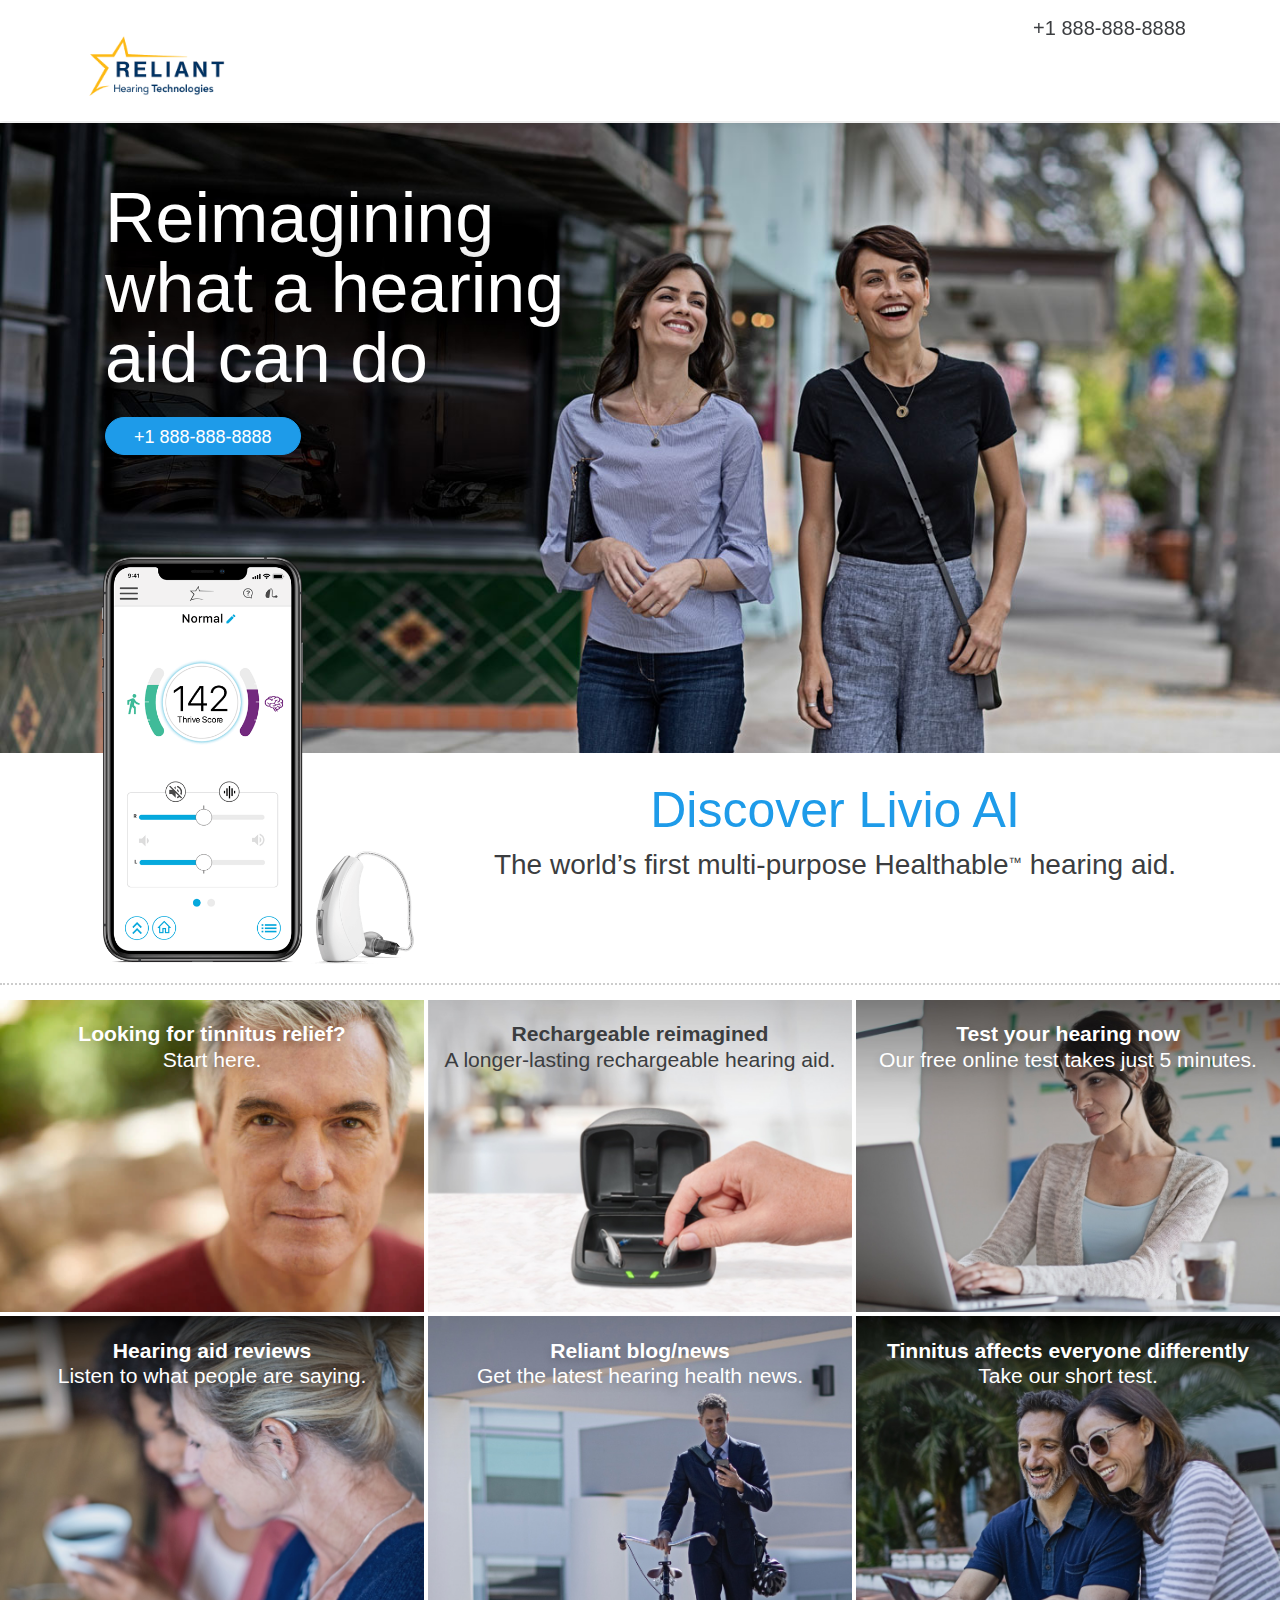
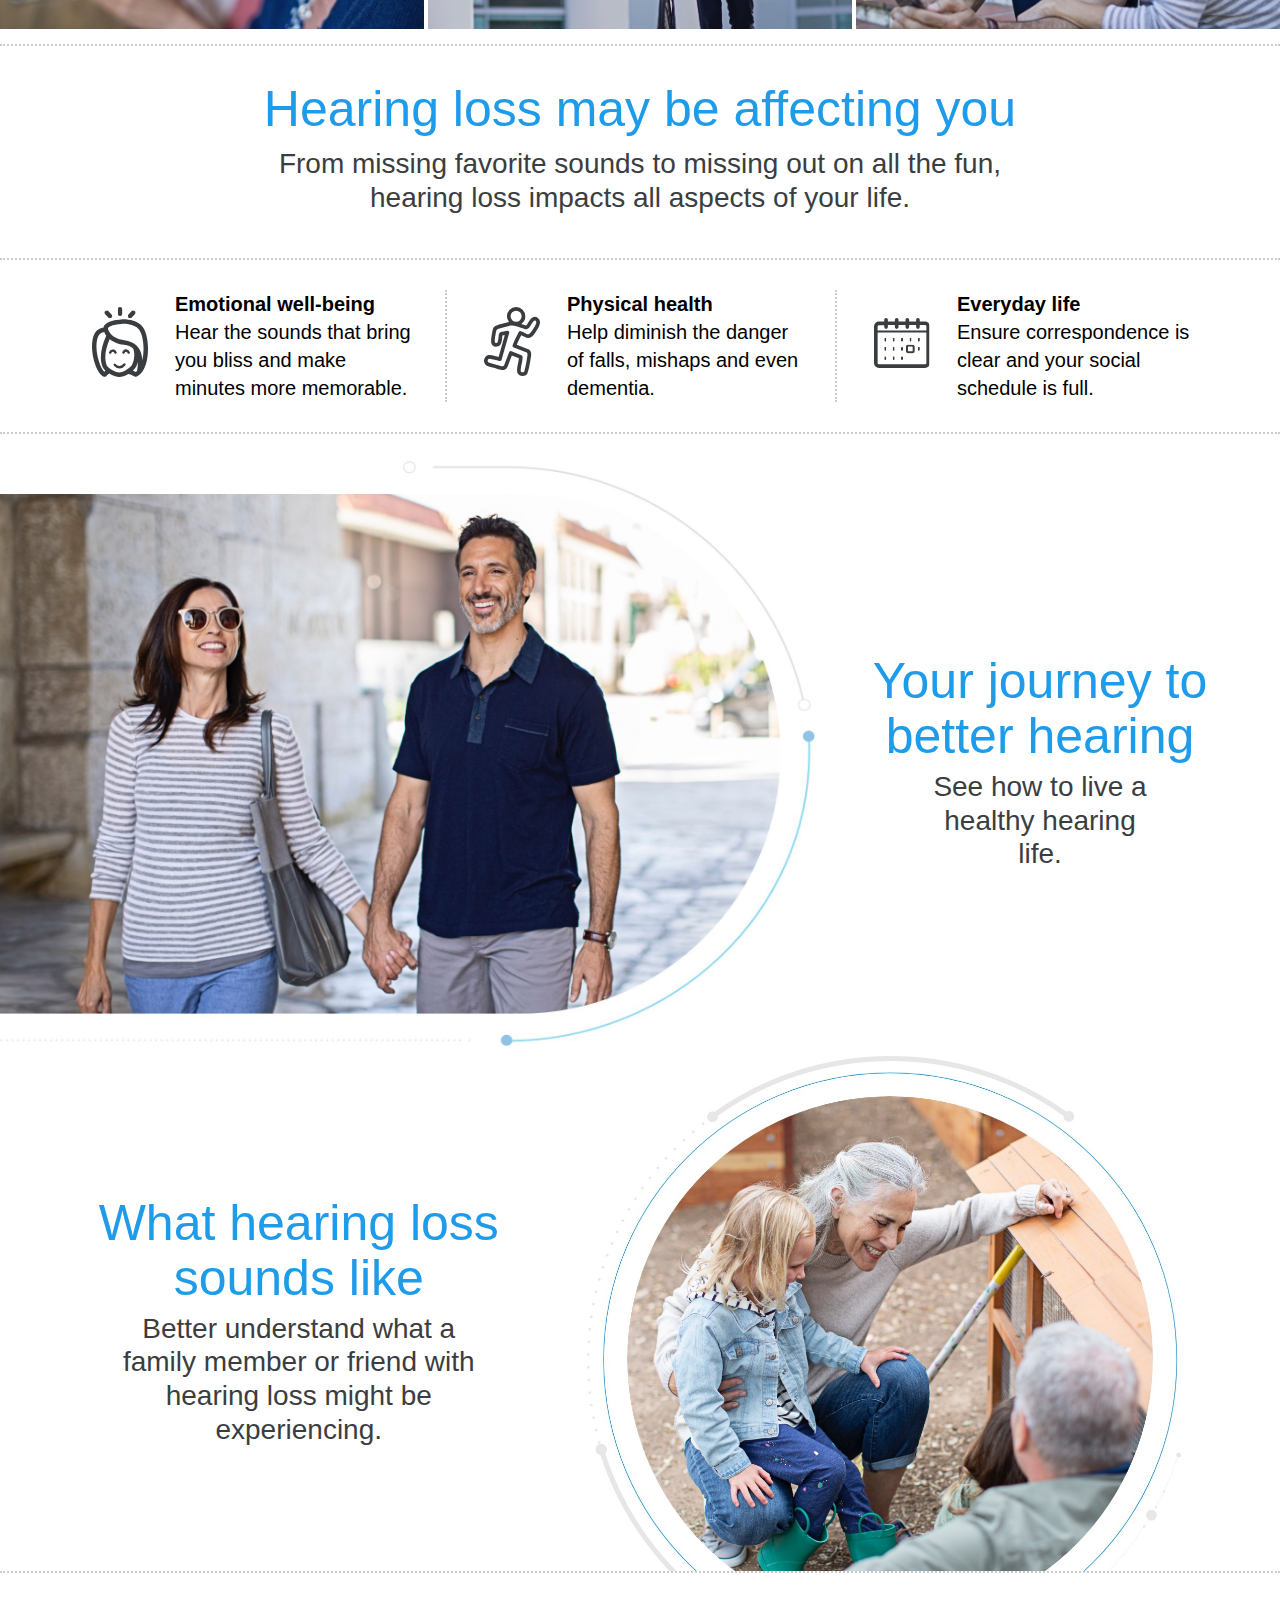
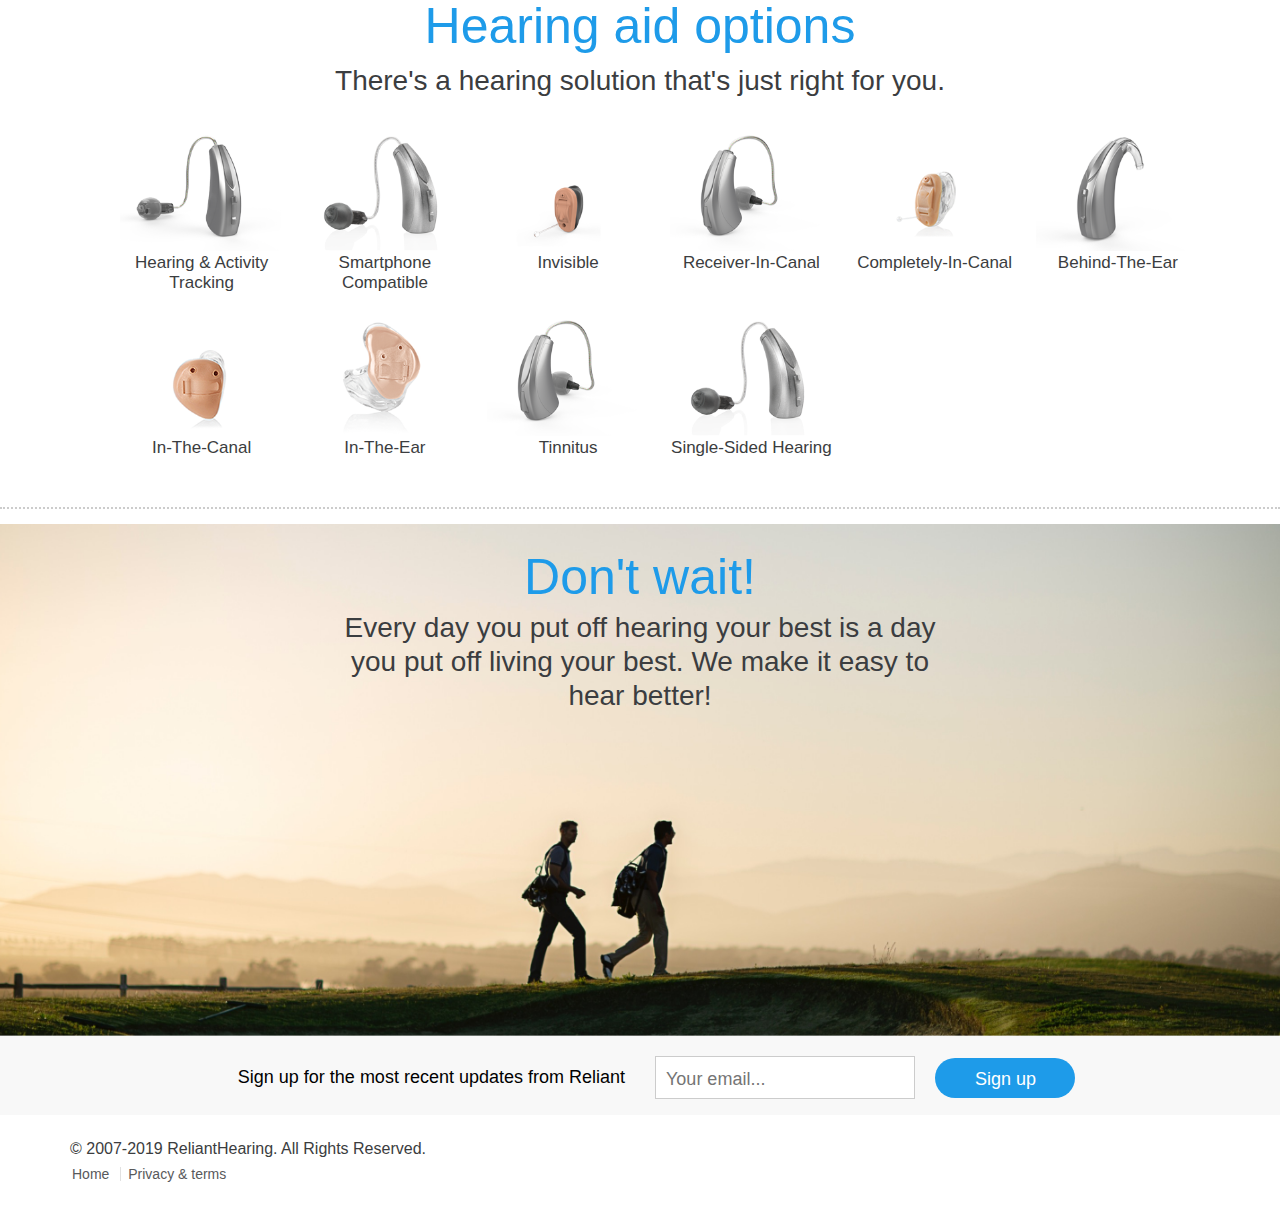
==== index.html @ 560e9cb3 "first commit" ====
<!DOCTYPE html>
<html class="no-js" dir="" lang="en">
<head>
    <meta http-equiv="content-type" content="text/html; charset=UTF-8">
    <title>Hearing Aids for Hearing Loss - Reliant Hearing Aids</title>
    <meta charset="utf-8">
    <meta http-equiv="X-UA-Compatible" content="IE=edge">
    <link href="assets/bootstrap.css" rel="stylesheet">
    <link href="assets/colorbox.css" rel="stylesheet">
    <link href="assets/styles.css" rel="stylesheet">
    <link href="assets/home.css" rel="stylesheet">
    <link href="assets/en.css" rel="stylesheet">
    <link rel="stylesheet" type="text/css" media="print" href="assets/print.css">
    <script type="text/javascript" async="" src="assets/js.js"></script>
    <script type="text/javascript" async="" src="assets/locations.js"></script>
    <script type="text/javascript" async="" src="assets/a.js"></script>
    <script type="text/javascript" async="" charset="utf-8" id="utag_42" src="assets/goal.js"></script>
    <script type="text/javascript" async="" charset="utf-8" id="utag_48" src="assets/st.js"></script>
    <script src="assets/1610607429155421.js" async=""></script>
    <script src="assets/inferredEvents.js" async=""></script>
    <script src="assets/1473076389436355.js" async=""></script>
    <script type="text/javascript" async="" charset="utf-8" id="utag_58" src="assets/fbevents.js"></script>
    <script type="text/javascript" async="" charset="utf-8" id="utag_54" src="assets/bat.js"></script>
    <script src="assets/load.js" data-cfasync="false" type="text/javascript" async=""></script>
    <script type="text/javascript" async="" charset="utf-8" id="utag_66" src="assets/fbevents.js"></script>
    <script type="text/javascript" async="" charset="utf-8" id="utag_65" src="assets/ts.js"></script>
    <script type="text/javascript" async="" charset="utf-8" id="utag_starkey.starkeyredesign_5" src="assets/utag_004.js"></script>
    <script type="text/javascript" async="" charset="utf-8" id="utag_starkey.starkeyredesign_46" src="assets/utag_008.js"></script>
    <script type="text/javascript" async="" charset="utf-8" id="utag_starkey.starkeyredesign_62" src="assets/utag_005.js"></script>
    <script type="text/javascript" async="" charset="utf-8" id="utag_starkey.starkeyredesign_42" src="assets/utag_009.js"></script>
    <script type="text/javascript" async="" charset="utf-8" id="utag_starkey.starkeyredesign_54" src="assets/utag_007.js"></script>
    <script type="text/javascript" async="" charset="utf-8" id="utag_starkey.starkeyredesign_58" src="assets/utag_002.js"></script>
    <script type="text/javascript" async="" charset="utf-8" id="utag_starkey.starkeyredesign_65" src="assets/utag_011.js"></script>
    <script type="text/javascript" async="" charset="utf-8" id="utag_starkey.starkeyredesign_66" src="assets/utag_010.js"></script>
    <script type="text/javascript" async="" charset="utf-8" id="utag_starkey.starkeyredesign_48" src="assets/utag.js"></script>
    <script type="text/javascript" async="" charset="utf-8" id="tiqapp" src="assets/utag_003.js"></script>
    <script src="assets/tsr.js" type="text/javascript"></script>
    <style>
        header.three-tier + .main-container {
            padding-top: 123px;
        }
    </style>
</head>
<body id="home" class=" " cz-shortcut-listen="true">
    <header class="three-tier">
        <div class="container top-tier">
            <ul class="pull-right clearfix">
                <li class="appointment">
                    <a href="tel:++1 888-888-8888" class="hidden-xs dynamic-main.number">
                        +1 888-888-8888
                    </a>
                </li>
                <li class="country">
                </li>
            </ul>
        </div>
        <nav class="navbar navbar-default">
            <div class="container">
                <div class="navbar-header">
                    <ul class="nav nav-navbar visible-xs-inline-block">
                        <li class="dropdown">
                            <a href="#" class="dropdown-toggle" data-toggle="dropdown" role="button" aria-haspopup="true" aria-expanded="false"><span class="glyphicon glyphicon-search"></span></a>
                            <ul class="dropdown-menu">
                                <li>
                                    <form action="/search-results" method="get" class="navbar-form navbar-left" role="search">
                                        <div class="form-group">
                                            <input type="text" name="searchTerm" class="form-control" placeholder="Help me find...">
                                            <button type="submit" class="btn btn-default">Search</button>
                                        </div>
                                    </form>
                                </li>
                            </ul>
                        </li>
                    </ul>
                    <button type="button" class="navbar-toggle" data-toggle="collapse" data-target=".navbar-collapse"><span class="glyphicon glyphicon-menu-hamburger"></span>Menu</button>
                    <a class="navbar-brand" href="index.html"><img src="assets/logo.png" height="65" alt="Reliant Hearing Technologies"></a>
                </div>
                <div class="navbar-collapse collapse">
                </div>
            </div>
        </nav>
        <div class="container bottom-tier" style="min-height:73px;">
        </div>
    </header>
    <div class="main-container clearfix">
        <style>
            ;
        </style>
        <section id="mega-banner-top" style="background-image: url('assets/livio-ai-worlds-first-multi-purpose-hearing-aid.jpg')">
            <div class="container">
                <div class="row">
                    <div class="col-sm-12">
                        <div class="content">
                            <h1>
                                        Reimagining what a hearing aid can do
                                    </h1>
                            <a href="#/experience-livio-ai" class="btn" target="_blank">+1 888-888-8888</a>
                            <div>
                                <style>
                                    #mega-banner-top h1 {
                                        margin-bottom: 20px;
                                    }
                                    @media only screen and (min-width: 768px) {
                                        #mega-banner-top {
                                            background-position: right 70% bottom;
                                        }
                                        #mega-banner-top .content {
                                            text-align: left;
                                        }
                                        #mega-banner-top h1 {
                                            margin: 40px 0 24px;
                                            text-align: left;
                                        }
                                    }
                                    @media only screen and (min-width: 992px) {
                                        #mega-banner-top .content {
                                            padding-left: 50px;
                                        }
                                        #mega-banner-top h1 {
                                            width: 460px;
                                            margin-top: 60px;
                                        }
                                    }
                                    @media only screen and (min-width: 1440px) {
                                        #mega-banner-top h1 {
                                            margin-top: 10px;
                                        }
                                    }
                                </style>
                            </div>
                        </div>
                    </div>
                </div>
            </div>
        </section>
        <section id="mega-banner-bottom">
            <div class="container">
                <div class="row">
                    <div style="background-image: url()">
                        <div class="col-sm-4 col-sm-offset-1 col-md-offset-0">
                            <img src="assets/iphonelivioai2x.png" alt="Livio AI hearing aid next to an iPhone X running the Thrive app">
                        </div>
                        <div class="col-sm-6 col-md-8">
                            <h2>
                                        Discover Livio AI
                                    </h2>
                            <h4>
                                        The world’s first multi-purpose Healthable<font size="4"><sup>™</sup></font> hearing aid.
                                    </h4>
                             </div>
                    </div>
                </div>
            </div>
        </section>
        <section id="image-tiles">
            <div class="container-fluid">
                <div class="row">
                    <div class="col-sm-6 col-md-4 image-tile light-font">
                        <a href="http://betterhearing.starkey.com/jul-2019/?utm_source=starkey.com&amp;utm_medium=web&amp;utm_campaign=July%2FAugust%20Consumer%20Content%20Appointment%20Form&amp;utm_content=banner&amp;campaign_activity=July%2FAugust%20Consumer%20Content%20Appointment%20Form&amp;source_campaign=starkey.com" target="_blank" style="background-image: url(assets/tinnitus-relief.jpg)">
                            <div class="overlay">
                                <h5><strong>Looking for tinnitus relief?</strong><br>
            Start here.</h5>
                            </div>
                        </a>
                    </div>
                    <div class="col-sm-6 col-md-4 image-tile dark-font">
                        <a href="#/hearing-aids/rechargeable-hearing-aids" target="" style="background-image: url(assets/rechargeable.jpg)">
                            <div class="overlay">
                                <h5><strong>Rechargeable reimagined</strong><br>
            A longer-lasting rechargeable hearing aid.</h5>
                            </div>
                        </a>
                    </div>
                    <div class="col-sm-6 col-md-4 image-tile light-font">
                        <a href="#/online-hearing-test" target="" style="background-image: url(assets/hearing-test.jpg)">
                            <div class="overlay">
                                <h5><strong>Test your hearing now</strong><br>
            Our free online test takes just 5 minutes.</h5>
                            </div>
                        </a>
                    </div>
                    <div class="col-sm-6 col-md-4 image-tile light-font">
                        <a href="#/improve-your-hearing/hearing-aid-reviews" target="" style="background-image: url(assets/reviews.jpg)">
                            <div class="overlay">
                                <h5><strong>Hearing aid reviews</strong><br>
            Listen to what people are saying.</h5>
                            </div>
                        </a>
                    </div>
                    <div class="col-sm-6 col-md-4 image-tile light-font">
                        <a href="#/blog" target="" style="background-image: url(assets/blog.jpg)">
                            <div class="overlay">
                                <h5><strong>Reliant blog/news</strong><br>
            Get the latest hearing health news.</h5>
                            </div>
                        </a>
                    </div>
                    <div class="col-sm-6 col-md-4 image-tile light-font">
                        <a href="#/tinnitus/tinnitus-test" target="" style="background-image: url(assets/tinnitus-test.jpg)">
                            <div class="overlay">
                                <h5><strong>Tinnitus affects everyone differently</strong><br>
            Take our short test.</h5>
                            </div>
                        </a>
                    </div>
                </div>
            </div>
        </section>
        <section id="three-link-icon-cta">
            <div class="container">
                <div class="row">
                    <div class="col-sm-12">
                        <h2>Hearing loss may be affecting you</h2>
                        <h4>From missing favorite sounds to missing out on all the fun, hearing loss impacts all aspects of your life.</h4>
                    </div>
                </div>
            </div>
            <div class="icon-wrapper">
                <div class="container">
                    <div class="row">
                        <div class="col-sm-4">
                            <a href="#/improve-your-hearing#iyh-emotional" class="clearfix">
                                <img src="assets/icon-emotional.svg" alt="icon-emotional">
                                <p><strong>Emotional well-being</strong> 

<br>Hear the sounds that bring you bliss and make minutes more memorable.</p>
                            </a>
                        </div>
                        <div class="col-sm-4">
                            <a href="#/improve-your-hearing#iyh-physical" class="clearfix">
                                <img src="assets/icon-physical.svg" alt="icon-physical">
                                <p><strong>Physical health</strong> 

<br>Help diminish the danger of falls, mishaps and even dementia.</p>
                            </a>
                        </div>
                        <div class="col-sm-4">
                            <a href="#/improve-your-hearing#iyh-everyday" class="clearfix">
                                <img src="assets/icon-everyday.svg" alt="icon-everyday">
                                <p><strong>Everyday life</strong> 

<br>Ensure correspondence is clear and your social schedule is full.</p>
                            </a>
                        </div>
                    </div>
                </div>
            </div>
        </section>
        <section id="left-pill-cta">
            <div class="container">
                <div class="row">
                    <div class="col-sm-4 col-sm-offset-7 col-lg-offset-8">
                        <h2>Your journey to better hearing</h2>
                        <h4>See how to live a healthy hearing life.</h4>
                        
                    </div>
                    <img src="assets/pill-left-couple-2x.jpg" alt="pill-left-couple-2x">
                </div>
            </div>
        </section>
        <section id="right-image-cta">
            <div class="container">
                <div class="row">
                    <div class="col-sm-5">
                        <h2>What hearing loss sounds like</h2>
                        <h4>Better understand what a family member or friend with hearing loss might be experiencing.</h4>
                        
                    </div>
                    <div class="col-sm-7">
                        <img src="assets/round-grandparents-grandkid-2x.jpg" alt="round-grandparents-grandkid-2x">
                    </div>
                </div>
            </div>
        </section>
        <section id="hearing-aid-styles">
            <div class="container">
                <div class="row">
                    <div class="col-sm-12">
                        <h2>Hearing aid options</h2>
                        <h4>There's a hearing solution that's just right for you.</h4>
                    </div>
                </div>
                <hr>
                <div class="row visible-xs">
                    <div class="col-sm-12 col-md-10 col-md-offset-1">
                        <div id="gallery" class="flexslider">
                            <div class="flex-viewport" style="overflow: hidden; position: relative;">
                                <ul class="slides" style="width: 2400%; transition-duration: 0s; transform: translate3d(0px, 0px, 0px);">
                                    <li class="clone" style="width: 0px; float: left; display: block;">
                                        <div class="row visible-xs-block product">
                                            <div class="col-sm-12">
                                                <img src="assets/made-for-iphone-receiver-in-canal-hearing-aid-RIC-milan.png" alt="Made For iPhone Receiver-in-Canal Hearing Aid">
                                            </div>
                                        </div>
                                        <div class="row product-details">
                                            <div class="col-xs-8 col-sm-5 col-sm-offset-1">
                                                <h3>Single-Sided Hearing</h3>
                                                <p>CROS arrangement that enables you to hear sounds in your flimsier hearing ear by method for your solid ear.</p>
                                                <a class="btn" href="#/hearing-aids/single-sided-hearing/receiver-in-canal" title="Single-Sided Hearing">Learn More</a>
                                            </div>
                                            <div class="col-xs-4 col-sm-5 product-images">
                                                <img src="assets/receiver-in-canal-made-for-iphone-hearing-aid-in-hand-milan.png" alt="Receiver-in-Canal Made For iPhone Hearing Aid in Hand">
                                                <img src="assets/made-for-iphone-receiver-in-canal-hearing-aid-on-ear-RIC-312.png" alt="made-for-iphone-receiver-in-canal-hearing-aid-on-ear-RIC-312-milan">
                                            </div>
                                        </div>
                                    </li>
                                    <li class="flex-active-slide" style="width: 0px; float: left; display: block;">
                                        <div class="row visible-xs-block product">
                                            <div class="col-sm-12">
                                                <img src="assets/receiver-in-canal-artificial-intelligence-hearing-aid-paris.png" alt="receiver-in-canal-artificial-intelligence-hearing-aid">
                                            </div>
                                        </div>
                                        <div class="row product-details">
                                            <div class="col-xs-8 col-sm-5 col-sm-offset-1">
                                                <h3>Hearing &amp; Activity Tracking</h3>
                                                <p>The listening device that tracks body and mind health.</p>
                                                <a class="btn" href="#/hearing-aids/hearing-and-activity-tracking/receiver-in-canal" title="Hearing &amp; Activity Tracking">Learn More</a>
                                            </div>
                                            <div class="col-xs-4 col-sm-5 product-images">
                                                <img src="assets/receiver-in-canal-artificial-intelligence-hearing-aid-in-han.png" alt="receiver-in-canal-artificial-intelligence-hearing-aid-in-hand">
                                                <img src="assets/receiver-in-canal-artificial-intelligence-hearing-aid-on-ear.png" alt="receiver-in-canal-artificial-intelligence-hearing-aid-on-ear">
                                            </div>
                                        </div>
                                    </li>
                                    <li style="width: 0px; float: left; display: block;">
                                        <div class="row visible-xs-block product">
                                            <div class="col-sm-12">
                                                <img src="assets/made-for-iphone-receiver-in-canal-hearing-aid-RIC-milan.png" alt="Made For iPhone Receiver-in-Canal Hearing Aid">
                                            </div>
                                        </div>
                                        <div class="row product-details">
                                            <div class="col-xs-8 col-sm-5 col-sm-offset-1">
                                                <h3>Smartphone Compatible</h3>
                                                <p>Connect straightforwardly to your Android and Apple cell phones through the Thrive Hearing or TruLink Hearing Control app.</p>
                                                <a class="btn" href="#/hearing-aids/made-for-iphone-hearing-aids/receiver-in-canal" title="Smartphone Compatible">Learn More</a>
                                            </div>
                                            <div class="col-xs-4 col-sm-5 product-images">
                                                <img src="assets/receiver-in-canal-made-for-iphone-hearing-aid-in-hand-milan.png" alt="Receiver-in-Canal Made For iPhone Hearing Aid in Hand">
                                                <img src="assets/made-for-iphone-receiver-in-canal-hearing-aid-on-ear-RIC-312.png" alt="made-for-iphone-receiver-in-canal-hearing-aid-on-ear-RIC-312-milan">
                                            </div>
                                        </div>
                                    </li>
                                    <li style="width: 0px; float: left; display: block;">
                                        <div class="row visible-xs-block product">
                                            <div class="col-sm-12">
                                                <img src="assets/invisible-in-canal-hearing-aid-IIC.png" alt="Invisible In Canal Hearing Aid IIC">
                                            </div>
                                        </div>
                                        <div class="row product-details">
                                            <div class="col-xs-8 col-sm-5 col-sm-offset-1">
                                                <h3>Invisible Products</h3>
                                                <p>Custom fit to every individual, imperceptible portable amplifiers rest in the second twist of the ear waterway, making them for all intents and purposes imperceptible to other people. They are intended to be expelled day by day to advance great ear health.</p>
                                                <a class="btn" href="#/hearing-aids/invisible-hearing-aids" title="Invisible Products">Learn More</a>
                                            </div>
                                            <div class="col-xs-4 col-sm-5 product-images">
                                                <img src="assets/invisible-in-canal-hearing-aid-in-hand-iic.png" alt="Invisible in Canal Hearing Aid in Hand IIC">
                                                <img src="assets/invisible-hearing-aid-in-ear-IIC.jpg" alt="Invisible Hearing Aid In Ear IIC">
                                            </div>
                                        </div>
                                    </li>
                                    <li style="width: 0px; float: left; display: block;">
                                        <div class="row visible-xs-block product">
                                            <div class="col-sm-12">
                                                <img src="assets/receiver-in-canal-hearing-aid-RIC-quebec.png" alt="Receiver-In-Canal Hearing Aid">
                                            </div>
                                        </div>
                                        <div class="row product-details">
                                            <div class="col-xs-8 col-sm-5 col-sm-offset-1">
                                                <h3>Receiver-In-Canal</h3>
                                                <p>Barely obvious when worn, Receiver-in-Canal amplifiers (RIC) place the recipient (or speaker) inside the ear channel — associated with the power source by slight electrical wires. They give an agreeable, open fit.</p>
                                                <a class="btn" href="#/hearing-aids/receiver-in-canal-hearing-aids/micro" title="Receiver-In-Canal">Learn More</a>
                                            </div>
                                            <div class="col-xs-4 col-sm-5 product-images">
                                                <img src="assets/receiver-in-canal-hearing-aid-RIC-in-hand-quebec.png" alt="Receiver-In-Canal Hearing Aid Shown In Hand">
                                                <img src="assets/mini-receiver-in-canal-hearing-aid-in-ear-RIC.jpg" alt="Mini Receiver in Canal Hearing Aid in Ear RIC">
                                            </div>
                                        </div>
                                    </li>
                                    <li style="width: 0px; float: left; display: block;">
                                        <div class="row visible-xs-block product">
                                            <div class="col-sm-12">
                                                <img src="assets/completely-in-canal-hearing-aid-CIC.png" alt="Completely in Canal Hearing Aid CIC">
                                            </div>
                                        </div>
                                        <div class="row product-details">
                                            <div class="col-xs-8 col-sm-5 col-sm-offset-1">
                                                <h3>Completely-In-Canal</h3>
                                                <p>Completely-in-Canal portable amplifiers (CIC) are uniquely crafted to fit totally in the ear trench. Just the tip of a little plastic "handle" appears outside the waterway, which is utilized to embed and expel the instrument.</p>
                                                <a class="btn" href="#/hearing-aids/completely-in-canal-hearing-aids" title="Completely-In-Canal">Learn More</a>
                                            </div>
                                            <div class="col-xs-4 col-sm-5 product-images">
                                                <img src="assets/completely-in-canal-hearing-aid-in-hand-cic.png" alt="Complete in Canal Hearing Aid in Hand CIC">
                                                <img src="assets/completely-in-canal-hearing-aid-in-ear-CIC.png" alt="Completely in Canal Hearing Aid in Ear CIC">
                                            </div>
                                        </div>
                                    </li>
                                    <li style="width: 0px; float: left; display: block;">
                                        <div class="row visible-xs-block product">
                                            <div class="col-sm-12">
                                                <img src="assets/behind-the-ear-hearing-aid-quebec_002.png" alt="behind-the-ear-hearing-aid-quebec">
                                            </div>
                                        </div>
                                        <div class="row product-details">
                                            <div class="col-xs-8 col-sm-5 col-sm-offset-1">
                                                <h3>Behind-The-Ear</h3>
                                                <p>Behind-the-Ear amplifiers (BTE) are the world's most basic style, with the consultation innovation housed in a packaging that rests behind the ear. An unmistakable plastic acoustical cylinder coordinates intensified sound into an earbud or a redid earmold that is fitted inside the ear canal.</p>
                                                <a class="btn" href="#/hearing-aids/behind-the-ear-hearing-aids/mini" title="Behind-The-Ear">Learn More</a>
                                            </div>
                                            <div class="col-xs-4 col-sm-5 product-images">
                                                <img src="assets/behind-the-ear-hearing-aid-in-hand-BTE-quebec.png" alt="Behind-The-Ear Hearing Aid">
                                                <img src="assets/behind-the-ear-hearing-aid-on-ear-BTE.jpg" alt="Behind the Ear Hearing Aid on Ear BTE">
                                            </div>
                                        </div>
                                    </li>
                                    <li style="width: 0px; float: left; display: block;">
                                        <div class="row visible-xs-block product">
                                            <div class="col-sm-12">
                                                <img src="assets/in-the-canal-hearing-aid-ITC_002.png" alt="In the Canal Hearing Aid ITC">
                                            </div>
                                        </div>
                                        <div class="row product-details">
                                            <div class="col-xs-8 col-sm-5 col-sm-offset-1">
                                                <h3>In-The-Canal</h3>
                                                <p>Like imperceptible listening devices, In-the-Canals (ITC) are custom-fit to your interesting ear, however the faceplate appears in the external part of the first bend.</p>
                                                <a class="btn" href="#/hearing-aids/in-the-canal-hearing-aids" title="In-The-Canal">Learn More</a>
                                            </div>
                                            <div class="col-xs-4 col-sm-5 product-images">
                                                <img src="assets/in-the-canal-hearing-aid-in-hand-ITC.png" alt="In the Canal Hearing Aid in Hand ITC">
                                                <img src="assets/in-the-canal-hearing-aid-in-ear-ITC.png" alt="In the Canal Hearing Aid in Ear ITC">
                                            </div>
                                        </div>
                                    </li>
                                    <li style="width: 0px; float: left; display: block;">
                                        <div class="row visible-xs-block product">
                                            <div class="col-sm-12">
                                                <img src="assets/in-the-ear-hearing-aid-ITE_002.png" alt="In the Ear Hearing Aid ITE">
                                            </div>
                                        </div>
                                        <div class="row product-details">
                                            <div class="col-xs-8 col-sm-5 col-sm-offset-1">
                                                <h3>In-The-Ear</h3>
                                                <p>In-the-Ear listening devices (ITE) are additionally exceptionally formed particularly for you and highlight a faceplate that shows in the external segment of your ear.</p>
                                                <a class="btn" href="#/hearing-aids/in-the-ear-hearing-aids" title="In-The-Ear">Learn More</a>
                                            </div>
                                            <div class="col-xs-4 col-sm-5 product-images">
                                                <img src="assets/in-the-ear-hearing-aid-in-hand-ite.png" alt="In the Ear Hearing Aid in Hand ITE">
                                                <img src="assets/in-the-ear-hearing-aid-in-ear-ITE.png" alt="In the Ear Hearing Aid in Ear ITE">
                                            </div>
                                        </div>
                                    </li>
                                    <li style="width: 0px; float: left; display: block;">
                                        <div class="row visible-xs-block product">
                                            <div class="col-sm-12">
                                                <img src="assets/receiver-in-canal-hearing-aid-RIC-quebec.png" alt="Receiver-In-Canal Hearing Aid">
                                            </div>
                                        </div>
                                        <div class="row product-details">
                                            <div class="col-xs-8 col-sm-5 col-sm-offset-1">
                                                <h3>Tinnitus</h3>
                                                <p>Featuring patent-pending innovation, this agreeable, almost imperceptible gadget is intended to convey throughout the day tinnitus relief.</p>
                                                <a class="btn" href="#/hearing-aids/tinnitus" title="Tinnitus">Learn More</a>
                                            </div>
                                            <div class="col-xs-4 col-sm-5 product-images">
                                                <img src="assets/receiver-in-canal-hearing-aid-RIC-in-hand-quebec.png" alt="Receiver-In-Canal Hearing Aid Shown In Hand">
                                                <img src="assets/mini-receiver-in-canal-hearing-aid-in-ear-RIC.jpg" alt="Mini Receiver in Canal Hearing Aid in Ear RIC">
                                            </div>
                                        </div>
                                    </li>
                                    <li style="width: 0px; float: left; display: block;">
                                        <div class="row visible-xs-block product">
                                            <div class="col-sm-12">
                                                <img src="assets/made-for-iphone-receiver-in-canal-hearing-aid-RIC-milan.png" alt="Made For iPhone Receiver-in-Canal Hearing Aid">
                                            </div>
                                        </div>
                                        <div class="row product-details">
                                            <div class="col-xs-8 col-sm-5 col-sm-offset-1">
                                                <h3>Single-Sided Hearing</h3>
                                                <p>CROS arrangement that enables you to hear sounds in your flimsier hearing ear by method for your solid ear.</p>
                                                <a class="btn" href="#/hearing-aids/single-sided-hearing/receiver-in-canal" title="Single-Sided Hearing">Learn More</a>
                                            </div>
                                            <div class="col-xs-4 col-sm-5 product-images">
                                                <img src="assets/receiver-in-canal-made-for-iphone-hearing-aid-in-hand-milan.png" alt="Receiver-in-Canal Made For iPhone Hearing Aid in Hand">
                                                <img src="assets/made-for-iphone-receiver-in-canal-hearing-aid-on-ear-RIC-312.png" alt="made-for-iphone-receiver-in-canal-hearing-aid-on-ear-RIC-312-milan">
                                            </div>
                                        </div>
                                    </li>
                                    <li class="clone" style="width: 0px; float: left; display: block;">
                                        <div class="row visible-xs-block product">
                                            <div class="col-sm-12">
                                                <img src="assets/receiver-in-canal-artificial-intelligence-hearing-aid-paris.png" alt="receiver-in-canal-artificial-intelligence-hearing-aid">
                                            </div>
                                        </div>
                                        <div class="row product-details">
                                            <div class="col-xs-8 col-sm-5 col-sm-offset-1">
                                                <h3>Hearing &amp; Activity Tracking</h3>
                                                <p>The listening device that tracks body and mind health.</p>
                                                <a class="btn" href="#/hearing-aids/hearing-and-activity-tracking/receiver-in-canal" title="Hearing &amp; Activity Tracking">Learn More</a>
                                            </div>
                                            <div class="col-xs-4 col-sm-5 product-images">
                                                <img src="assets/receiver-in-canal-artificial-intelligence-hearing-aid-in-han.png" alt="receiver-in-canal-artificial-intelligence-hearing-aid-in-hand">
                                                <img src="assets/receiver-in-canal-artificial-intelligence-hearing-aid-on-ear.png" alt="receiver-in-canal-artificial-intelligence-hearing-aid-on-ear">
                                            </div>
                                        </div>
                                    </li>
                                </ul>
                            </div>
                            <ul class="flex-direction-nav">
                                <li><a class="flex-prev" href="#">Previous</a></li>
                                <li><a class="flex-next" href="#">Next</a></li>
                            </ul>
                        </div>
                    </div>
                </div>
                <div class="row hidden-xs">
                    <div class="col-sm-12">
                        <ul class="product-list">
                            <li>
                                <a href="#/hearing-aids/hearing-and-activity-tracking/receiver-in-canal" title="Hearing &amp; Activity Tracking">
                                    <img src="assets/receiver-in-canal-artificial-intelligence-hearing-aid-p_002.png" alt="receiver-in-canal-artificial-intelligence-hearing-aid">
                                    <img src="assets/receiver-in-canal-artificial-intelligence-hearing-aid-on-ear.png" alt="receiver-in-canal-artificial-intelligence-hearing-aid-on-ear">
                                    <p>Hearing &amp; Activity Tracking</p>
                                </a>
                            </li>
                            <li>
                                <a href="#/hearing-aids/made-for-iphone-hearing-aids/receiver-in-canal" title="Smartphone Compatible">
                                    <img src="assets/made-for-iphone-receiver-in-canal-hearing-aid-RIC-milan_002.png" alt="Made For iPhone Receiver-in-Canal Hearing Aid">
                                    <img src="assets/made-for-iphone-receiver-in-canal-hearing-aid-on-ear-RIC-312.png" alt="made-for-iphone-receiver-in-canal-hearing-aid-on-ear-RIC-312-milan">
                                    <p>Smartphone Compatible</p>
                                </a>
                            </li>
                            <li>
                                <a href="#/hearing-aids/invisible-hearing-aids" title="Invisible Products">
                                    <img src="assets/invisible-in-canal-hearing-aid-IIC_002.png" alt="Invisible In Canal Hearing Aid IIC">
                                    <img src="assets/invisible-hearing-aid-in-ear-IIC.jpg" alt="Invisible Hearing Aid In Ear IIC">
                                    <p>Invisible</p>
                                </a>
                            </li>
                            <li>
                                <a href="#/hearing-aids/receiver-in-canal-hearing-aids/micro" title="Receiver-In-Canal">
                                    <img src="assets/receiver-in-canal-hearing-aid-RIC-quebec_002.png" alt="Receiver-In-Canal Hearing Aid">
                                    <img src="assets/mini-receiver-in-canal-hearing-aid-in-ear-RIC.jpg" alt="Mini Receiver in Canal Hearing Aid in Ear RIC">
                                    <p>Receiver-In-Canal</p>
                                </a>
                            </li>
                            <li>
                                <a href="#/hearing-aids/completely-in-canal-hearing-aids" title="Completely-In-Canal">
                                    <img src="assets/completely-in-canal-hearing-aid-CIC_002.png" alt="Completely in Canal Hearing Aid CIC">
                                    <img src="assets/completely-in-canal-hearing-aid-in-ear-CIC.png" alt="Completely in Canal Hearing Aid in Ear CIC">
                                    <p>Completely-In-Canal</p>
                                </a>
                            </li>
                            <li>
                                <a href="#/hearing-aids/behind-the-ear-hearing-aids/mini" title="Behind-The-Ear">
                                    <img src="assets/behind-the-ear-hearing-aid-quebec.png" alt="behind-the-ear-hearing-aid-quebec">
                                    <img src="assets/behind-the-ear-hearing-aid-on-ear-BTE.jpg" alt="Behind the Ear Hearing Aid on Ear BTE">
                                    <p>Behind-The-Ear</p>
                                </a>
                            </li>
                            <li>
                                <a href="#/hearing-aids/in-the-canal-hearing-aids" title="In-The-Canal">
                                    <img src="assets/in-the-canal-hearing-aid-ITC.png" alt="In the Canal Hearing Aid ITC">
                                    <img src="assets/in-the-canal-hearing-aid-in-ear-ITC.png" alt="In the Canal Hearing Aid in Ear ITC">
                                    <p>In-The-Canal</p>
                                </a>
                            </li>
                            <li>
                                <a href="#/hearing-aids/in-the-ear-hearing-aids" title="In-The-Ear">
                                    <img src="assets/in-the-ear-hearing-aid-ITE.png" alt="In the Ear Hearing Aid ITE">
                                    <img src="assets/in-the-ear-hearing-aid-in-ear-ITE.png" alt="In the Ear Hearing Aid in Ear ITE">
                                    <p>In-The-Ear</p>
                                </a>
                            </li>
                            <li>
                                <a href="#/hearing-aids/tinnitus" title="Tinnitus">
                                    <img src="assets/receiver-in-canal-hearing-aid-RIC-quebec_002.png" alt="Receiver-In-Canal Hearing Aid">
                                    <img src="assets/mini-receiver-in-canal-hearing-aid-in-ear-RIC.jpg" alt="Mini Receiver in Canal Hearing Aid in Ear RIC">
                                    <p>Tinnitus</p>
                                </a>
                            </li>
                            <li>
                                <a href="#/hearing-aids/single-sided-hearing/receiver-in-canal" title="Single-Sided Hearing">
                                    <img src="assets/made-for-iphone-receiver-in-canal-hearing-aid-RIC-milan_002.png" alt="Made For iPhone Receiver-in-Canal Hearing Aid">
                                    <img src="assets/made-for-iphone-receiver-in-canal-hearing-aid-on-ear-RIC-312.png" alt="made-for-iphone-receiver-in-canal-hearing-aid-on-ear-RIC-312-milan">
                                    <p>Single-Sided Hearing</p>
                                </a>
                            </li>
                        </ul>
                    </div>
                </div>
            </div>
        </section>
        <section id="dont-wait-single-link" style="background-image: url('assets/bkgd-dont-wait-2x.jpg')">
            <div class="container">
                <div class="row">
                    <div class="col-sm-12">
                        <div class="overlay">
                            <h2>Don't wait!</h2>
                            <h4>Every day you put off hearing your best is a day you put off living your best. We make it easy to hear better!</h4>
                            
                        </div>
                    </div>
                </div>
            </div>
        </section>
    </div>
    <footer>
        <div id="mc_embed_signup">
            <div class="container">
                <form  method="post" id="mc-embedded-subscribe-form" name="mc-embedded-subscribe-form" class="validate clearfix" target="_blank">
                    <div id="mc_embed_signup_scroll">
                        <div class="mc-field-group">
                            <p class="col-sm-6">Sign up for the most recent updates from Reliant</p>
                            <p class="col-sm-6"> 

<label for="mce-EMAIL">Your email</label> 

<input type="email" name="EMAIL" class="required email" id="mce-EMAIL" placeholder="Your email..." required> 

<input type="submit" value="Sign up" name="subscribe" id="mc-implanted buy in" class="arrow"> 

</p>
                        </div>
                        <div id="mce-responses" class="clear">
                            <div class="response" id="mce-error-response" style="display:none"></div>
                            <div class="response" id="mce-success-response" style="display:none"></div>
                        </div>
                        <div style="position: absolute; left: -5000px;">
                            <input type="text" name="b_e66304c5496b4149826f48123_59ce41608b" tabindex="-1">
                        </div>
                    </div>
                </form>
            </div>
        </div>
        <div class="container">
            <div class="row footer-bottom">
                <div class="col-md-6">
                    <p class="copyright">© 2007-2019 ReliantHearing. All Rights Reserved.</p>
                    <ul class="utility list-inline">
                        <li class=""><a href="index.html" title="" target="" class=""><span>Home</span></a></li>
                        <li class=""><a href="privacy-terms.html" title="" target="" class=""><span>Privacy &amp; terms</span></a></li>
                    </ul>
                </div>
                <div class="col-md-6">
                </div>
            </div>
        </div>
        <div id="l2s_trk" style="z-index:99;"></div>
    </footer>
    <script src="assets/utag_006.js" type="text/javascript" async=""></script>
    <script src="assets/jquery-1.js"></script>
    <script src="assets/bootstrap.js"></script>
    <script>
        window.jQuery || document.write('<script src="/sites/starkey/scripts/js/vendor/jquery-1.9.1.min.js"><\/script>')
    </script>
    <script src="assets/picturefill.js"></script>
    <script src="assets/jquery_004.js"></script>
    <script src="assets/jquery_002.js"></script>
    <script src="assets/jquery.js"></script>
    <script src="assets/jquery_003.js"></script>
    <script src="assets/waypoints.js"></script>
    <script src="assets/history.js"></script>
    <script src="assets/main.js"></script>
    <script src="assets/home.js"></script>
    <script src="assets/brand-specific.js"></script>
    <script type="text/javascript">
        var altUrl = 'wear';
        //Modernizr.load({
        //    test: Modernizr.touch,
        //    nope: '/sites/starkey/scripts/js/parallax.js'
        //});
        var utag_data = {
            category_name: "unknown",
            page_type: "",
            err: 1
        };
        // Loading script asynchronously
        (function(a, b, c, d) {
            a = '//tags.tiqcdn.com/utag/starkey/starkeyredesign/prod/utag.js';
            if (a.length) {
                b = document;
                c = 'script';
                d = b.createElement(c);
                d.src = a;
                d.type = 'text/java' + c;
                d.async = true;
                a = b.getElementsByTagName(c)[0];
                a.parentNode.insertBefore(d, a);
            }
        })();
    </script>
    <input id="MediaFramework_ItemId" name="MediaFramework_ItemId" type="hidden" value="D6B221D194DB4E0C9A890095ECFE4063">
    <div id="cboxOverlay" style="display: none;"></div>
    <div id="colorbox" class="" role="dialog" tabindex="-1" style="display: none;">
        <div id="cboxWrapper">
            <div>
                <div id="cboxTopLeft" style="float: left;"></div>
                <div id="cboxTopCenter" style="float: left;"></div>
                <div id="cboxTopRight" style="float: left;"></div>
            </div>
            <div style="clear: left;">
                <div id="cboxMiddleLeft" style="float: left;"></div>
                <div id="cboxContent" style="float: left;">
                    <div id="cboxTitle" style="float: left;"></div>
                    <div id="cboxCurrent" style="float: left;"></div>
                    <button type="button" id="cboxPrevious"></button>
                    <button type="button" id="cboxNext"></button>
                    <button id="cboxSlideshow"></button>
                    <div id="cboxLoadingOverlay" style="float: left;"></div>
                    <div id="cboxLoadingGraphic" style="float: left;"></div>
                </div>
                <div id="cboxMiddleRight" style="float: left;"></div>
            </div>
            <div style="clear: left;">
                <div id="cboxBottomLeft" style="float: left;"></div>
                <div id="cboxBottomCenter" style="float: left;"></div>
                <div id="cboxBottomRight" style="float: left;"></div>
            </div>
        </div>
        <div style="position: absolute; width: 9999px; visibility: hidden; display: none; max-width: none;"></div>
    </div>
    <div style="width:0px; height:0px; display:none; visibility:hidden;" id="batBeacon0.0441197356230556"><img style="width:0px; height:0px; display:none; visibility:hidden;" id="batBeacon0.8998690663169534" alt="" src="assets/0.txt" width="0" height="0"></div>
    <style id="ei-style-custom" type="text/css">
        .exitintel-popup input:-webkit-autofill,
        .exitintel-popup input:-webkit-autofill:hover,
        .exitintel-popup input:-webkit-autofill:focus,
        .exitintel-popup input:-webkit-autofill:active {
            -webkit-transition-delay: 9999s;
            -webkit-transition: color 9999s ease-out, background-color 9999s ease-out;
        }
        .exitintel-overlay strong {
            color: white
        }
        ;
    </style>
    <style id="ei-style-custom-2" type="text/css">
        .exitintel-popup input:-webkit-autofill,
        .exitintel-popup input:-webkit-autofill:hover,
        .exitintel-popup input:-webkit-autofill:focus,
        .exitintel-popup input:-webkit-autofill:active {
            -webkit-transition-delay: 9999s;
            -webkit-transition: color 9999s ease-out, background-color 9999s ease-out;
        }
        .exitintel-wrapper button:after {
            content: "";
        }
    </style>
    <style id="ei-style-custom-3" type="text/css">
        .exitintel-popup input:-webkit-autofill,
        .exitintel-popup input:-webkit-autofill:hover,
        .exitintel-popup input:-webkit-autofill:focus,
        .exitintel-popup input:-webkit-autofill:active {
            -webkit-transition-delay: 9999s;
            -webkit-transition: color 9999s ease-out, background-color 9999s ease-out;
        }
        .exitintel-wrapper select {
            color: rgb(117, 117, 117) !important
        }
        .exitintel-wrapper select.exi-value-filled {
            color: rgb(17, 17, 17) !important
        }
    </style>
</body>
</html>
---- assets/colorbox.css ----
/*
    Colorbox Core Style:
    The following CSS is consistent between example themes and should not be altered.
*/
#colorbox, #cboxOverlay, #cboxWrapper{position:absolute; top:0; left:0; z-index:9999; overflow:hidden;}
#cboxWrapper {max-width:none;}
#cboxOverlay{position:fixed; width:100%; height:100%;}
#cboxMiddleLeft, #cboxBottomLeft{clear:left;}
#cboxContent{position:relative;}
#cboxLoadedContent{overflow:auto; -webkit-overflow-scrolling: touch;}
#cboxTitle{margin:0;}
#cboxLoadingOverlay, #cboxLoadingGraphic{position:absolute; top:0; left:0; width:100%; height:100%;}
#cboxPrevious, #cboxNext, #cboxClose, #cboxSlideshow{cursor:pointer;}
.cboxPhoto{float:left; margin:auto; border:0; display:block; max-width:none; -ms-interpolation-mode:bicubic;}
.product-detail .cboxPhoto {width: 100% !important; height: 100% !important;} /* used to prevent scroll bars on images */
.cboxIframe{width:100%; height:100%; display:block; border:0; padding:0; margin:0;}
#colorbox, #cboxContent, #cboxLoadedContent{box-sizing:content-box; -moz-box-sizing:content-box; -webkit-box-sizing:content-box;}

/* 
    User Style:
    Change the following styles to modify the appearance of Colorbox.  They are
    ordered & tabbed in a way that represents the nesting of the generated HTML.
*/
#cboxOverlay{background:#fff; opacity: 0.9; filter: alpha(opacity = 90);}
#colorbox{outline:0;}
    #cboxContent{margin-top:32px; overflow:visible; background:#000;}
        .cboxIframe{background:#fff;}
        #cboxError{padding:50px; border:1px solid #ccc;}
        #cboxLoadedContent{background:#000; padding:1px;}
        #cboxLoadingGraphic{background:url(../img/loading.gif) no-repeat center center;}
        #cboxLoadingOverlay{background:#000;}
        #cboxTitle{position:absolute; top:-22px; left:0; color:#000;}
        #cboxCurrent{position:absolute; top:-22px; right:205px; text-indent:-9999px;}

        /* these elements are buttons, and may need to have additional styles reset to avoid unwanted base styles */
        #cboxPrevious, #cboxNext, #cboxSlideshow, #cboxClose {border:0; padding:0; margin:0; overflow:visible; text-indent:-9999px; width:20px; height:20px; position:absolute; top:-20px; background-color: transparent;}
        
        /* avoid outlines on :active (mouseclick), but preserve outlines on :focus (tabbed navigating) */
        #cboxPrevious:active, #cboxNext:active, #cboxSlideshow:active, #cboxClose:active {outline:0;}

        #cboxPrevious{background-position:0px 0px; right:44px;}
        #cboxPrevious:hover{background-position:0px -25px;}
        #cboxNext{background-position:-25px 0px; right:22px;}
        #cboxNext:hover{background-position:-25px -25px;}
        #cboxClose{background-position:-50px 0px; right:0;}
        #cboxClose:hover{background-position:-50px -25px;}
        .cboxSlideshow_on #cboxPrevious, .cboxSlideshow_off #cboxPrevious{right:66px;}
        .cboxSlideshow_on #cboxSlideshow{background-position:-75px -25px; right:44px;}
        .cboxSlideshow_on #cboxSlideshow:hover{background-position:-100px -25px;}
        .cboxSlideshow_off #cboxSlideshow{background-position:-100px 0px; right:44px;}
        .cboxSlideshow_off #cboxSlideshow:hover{background-position:-75px -25px;}
---- assets/styles.css ----
/* Starkey.com Fonts */
/*
This CSS resource incorporates links to font software which is the valuable copyrighted
property of Monotype Imaging and/or its suppliers. You may not attempt to copy, install,
redistribute, convert, modify or reverse engineer this font software. Please contact Monotype
Imaging with any questions regarding Web Fonts:  http://www.fonts.com
*/
@import url("https://fast.fonts.net/t/1.css?apiType=css&projectid=98ad87e7-07e5-45e5-94f4-3bba7541821f");
@font-face {
  font-family: "DIN Next W02 Light";
  src: url("/sites/starkey2015/starkey/fonts/din-next/48e5a0e1-2d56-46e5-8fc4-3d6d5c973cbf.eot?#iefix");
  src: url("/sites/starkey2015/starkey/fonts/din-next/48e5a0e1-2d56-46e5-8fc4-3d6d5c973cbf.eot?#iefix") format("eot"), url("/sites/starkey2015/starkey/fonts/din-next/074b86ea-3c33-4b3e-90da-76f8e2e20b6b.woff2") format("woff2"), url("/sites/starkey2015/starkey/fonts/din-next/07d62b21-8d7a-4c36-be86-d32ab1089972.woff") format("woff"), url("/sites/starkey2015/starkey/fonts/din-next/c0050890-bbed-44b9-94df-2611d72dbb06.ttf") format("truetype"), url("/sites/starkey2015/starkey/fonts/din-next/9f774d17-c03a-418e-a375-34f3beecbc7a.svg#9f774d17-c03a-418e-a375-34f3beecbc7a") format("svg"); }
@font-face {
  font-family: "DINNextW02-LightItalic";
  src: url("/sites/starkey2015/starkey/fonts/din-next/fa792f94-71cb-4df0-8b2a-733fb5d87bc1.eot?#iefix");
  src: url("/sites/starkey2015/starkey/fonts/din-next/fa792f94-71cb-4df0-8b2a-733fb5d87bc1.eot?#iefix") format("eot"), url("/sites/starkey2015/starkey/fonts/din-next/17662d2d-15a9-462f-a9cf-00e29158294f.woff2") format("woff2"), url("/sites/starkey2015/starkey/fonts/din-next/053cad7f-2a5f-4787-88eb-1f5170845404.woff") format("woff"), url("/sites/starkey2015/starkey/fonts/din-next/f9287e55-2c51-42a7-9644-99ebfee2a994.ttf") format("truetype"), url("/sites/starkey2015/starkey/fonts/din-next/e3792fca-c114-4539-9da1-676857fd36b7.svg#e3792fca-c114-4539-9da1-676857fd36b7") format("svg"); }
@font-face {
  font-family: "DIN Next W02 Regular";
  src: url("/sites/starkey2015/starkey/fonts/din-next/21159f5e-cd9e-408a-ba51-65510b4a13aa.eot?#iefix");
  src: url("/sites/starkey2015/starkey/fonts/din-next/21159f5e-cd9e-408a-ba51-65510b4a13aa.eot?#iefix") format("eot"), url("/sites/starkey2015/starkey/fonts/din-next/f3de66f3-8e63-467b-a343-dad3b4e2d400.woff2") format("woff2"), url("/sites/starkey2015/starkey/fonts/din-next/20007504-6ea2-4d68-93e4-f4769b5d9f14.woff") format("woff"), url("/sites/starkey2015/starkey/fonts/din-next/1c35aab7-8ddd-402f-8976-1363134c3817.ttf") format("truetype"), url("/sites/starkey2015/starkey/fonts/din-next/91c8307f-e301-4d44-b0f3-5cff17b3a554.svg#91c8307f-e301-4d44-b0f3-5cff17b3a554") format("svg"); }
@font-face {
  font-family: "DIN Next W02 Italic";
  src: url("/sites/starkey2015/starkey/fonts/din-next/a814b61c-04f1-4bb5-9416-7770570342fb.eot?#iefix");
  src: url("Fonts/a814b61c-04f1-4bb5-9416-7770570342fb.eot?#iefix") format("eot"), url("/sites/starkey2015/starkey/fonts/din-next/0bb50c06-f013-47e2-be28-14f03f60f84e.woff2") format("woff2"), url("/sites/starkey2015/starkey/fonts/din-next/e80136ed-393d-4283-9f0f-f74997aa62ca.woff") format("woff"), url("/sites/starkey2015/starkey/fonts/din-next/1f98650a-25b3-4532-a0db-f480bfd8769f.ttf") format("truetype"), url("/sites/starkey2015/starkey/fonts/din-next/a44f6bcf-3d74-4283-8ffc-08be7c442958.svg#a44f6bcf-3d74-4283-8ffc-08be7c442958") format("svg"); }
@font-face {
  font-family: "DIN Next W02 Bold";
  src: url("/sites/starkey2015/starkey/fonts/din-next/50d13d4e-96c6-4412-a8fa-baa4814c5332.eot?#iefix");
  src: url("/sites/starkey2015/starkey/fonts/din-next/50d13d4e-96c6-4412-a8fa-baa4814c5332.eot?#iefix") format("eot"), url("/sites/starkey2015/starkey/fonts/din-next/ae90c0fa-96b1-476c-83a6-34af1e0790fc.woff2") format("woff2"), url("/sites/starkey2015/starkey/fonts/din-next/109143ca-57fb-459c-9814-3a68f0245ac3.woff") format("woff"), url("/sites/starkey2015/starkey/fonts/din-next/c9fa50e2-c243-451a-b91b-ee74f341d7a8.ttf") format("truetype"), url("/sites/starkey2015/starkey/fonts/din-next/1201bd6f-15f5-4b51-9c6f-c5c4b35d31f5.svg#1201bd6f-15f5-4b51-9c6f-c5c4b35d31f5") format("svg"); }
@font-face {
  font-family: "DINNextW02-BoldItalic";
  src: url("/sites/starkey2015/starkey/fonts/din-next/602964de-97e9-4396-9b71-ae6e011926bc.eot?#iefix");
  src: url("/sites/starkey2015/starkey/fonts/din-next/602964de-97e9-4396-9b71-ae6e011926bc.eot?#iefix") format("eot"), url("/sites/starkey2015/starkey/fonts/din-next/397f2e01-154b-4a77-be66-1ae8e8827ca1.woff2") format("woff2"), url("/sites/starkey2015/starkey/fonts/din-next/d795b773-4e39-4f23-8a59-fd5878f5e720.woff") format("woff"), url("/sites/starkey2015/starkey/fonts/din-next/9f0ed5c4-0a23-41ad-9dd4-4625bc5b8b71.ttf") format("truetype"), url("/sites/starkey2015/starkey/fonts/din-next/402efe43-117e-472f-85c3-d73d5a2cde18.svg#402efe43-117e-472f-85c3-d73d5a2cde18") format("svg"); }
@font-face {
  font-family: "Mr Eaves";
  src: url("/sites/starkey2015/starkey/fonts/MrEavesXLSansRegular/mreavesxlsanr-071211001EmigreWebOnly.eot");
  src: url("/sites/starkey2015/starkey/fonts/MrEavesXLSansRegular/mreavesxlsanr-071211001EmigreWebOnly.eot?#iefix") format("embedded-opentype"), url("/sites/starkey2015/starkey/fonts/MrEavesXLSansRegular/mreavesxlsanr-071211001EmigreWebOnly.woff") format("woff"); }
@font-face {
  font-family: "Mr Eaves Italic";
  src: url("/sites/starkey2015/starkey/fonts/MrEavesXLSansRegularItalic/mreavesxlsanri-071211001EmigreWebOnly.eot");
  src: url("/sites/starkey2015/starkey/fonts/MrEavesXLSansRegularItalic/mreavesxlsanri-071211001EmigreWebOnly.eot?#iefix") format("embedded-opentype"), url("/sites/starkey2015/starkey/fonts/MrEavesXLSansRegularItalic/mreavesxlsanri-071211001EmigreWebOnly.woff") format("woff"); }
@font-face {
  font-family: "Mr Eaves Book";
  src: url("/sites/starkey2015/starkey/fonts/MrEavesXLSansBook/mreavesxlsanbk-071211001EmigreWebOnly.eot");
  src: url("/sites/starkey2015/starkey/fonts/MrEavesXLSansBook/mreavesxlsanbk-071211001EmigreWebOnly.eot?#iefix") format("embedded-opentype"), url("/sites/starkey2015/starkey/fonts/MrEavesXLSansBook/mreavesxlsanbk-071211001EmigreWebOnly.woff") format("woff"); }
@font-face {
  font-family: "Mr Eaves Book Italic";
  src: url("/sites/starkey2015/starkey/fonts/MrEavesXLSansBookItalic/mreavesxlsanbki-071211005EmigreWebOnly.eot");
  src: url("/sites/starkey2015/starkey/fonts/MrEavesXLSansBookItalic/mreavesxlsanbki-071211005EmigreWebOnly.eot?#iefix") format("embedded-opentype"), url("/sites/starkey2015/starkey/fonts/MrEavesXLSansBookItalic/mreavesxlsanbki-071211005EmigreWebOnly.woff") format("woff"); }
@font-face {
  font-family: "Mr Eaves Bold";
  src: url("/sites/starkey2015/starkey/fonts/MrEavesXLSansBold/mreavesxlsanb-071211001EmigreWebOnly.eot");
  src: url("/sites/starkey2015/starkey/fonts/MrEavesXLSansBold/mreavesxlsanb-071211001EmigreWebOnly.eot?#iefix") format("embedded-opentype"), url("/sites/starkey2015/starkey/fonts/MrEavesXLSansBold/mreavesxlsanb-071211001EmigreWebOnly.woff") format("woff"); }
@font-face {
  font-family: "Mr Eaves Bold Italic";
  src: url("/sites/starkey2015/starkey/fonts/MrEavesXLSansBoldItalic/mreavesxlsanbi-071211001EmigreWebOnly.eot");
  src: url("/sites/starkey2015/starkey/fonts/MrEavesXLSansBoldItalic/mreavesxlsanbi-071211001EmigreWebOnly.eot?#iefix") format("embedded-opentype"), url("/sites/starkey2015/starkey/fonts/MrEavesXLSansBoldItalic/mreavesxlsanbi-071211001EmigreWebOnly.woff") format("woff"); }
@font-face {
  font-family: 'DIN Next';
  src: url("/sites/starkey2015/starkey/fonts/din-next/21159f5e-cd9e-408a-ba51-65510b4a13aa.eot");
  src: url("/sites/starkey2015/starkey/fonts/din-next/21159f5e-cd9e-408a-ba51-65510b4a13aa.eot?#iefix") format("embedded-opentype"), url("/sites/starkey2015/starkey/fonts/din-next/f3de66f3-8e63-467b-a343-dad3b4e2d400.woff2") format("woff2"), url("/sites/starkey2015/starkey/fonts/din-next/20007504-6ea2-4d68-93e4-f4769b5d9f14.woff") format("woff");
  font-weight: normal;
  font-style: normal; }
@font-face {
  font-family: "DIN Next";
  src: url("/sites/starkey2015/starkey/fonts/din-next/a814b61c-04f1-4bb5-9416-7770570342fb.eot");
  src: url("/sites/starkey2015/starkey/fonts/din-next/a814b61c-04f1-4bb5-9416-7770570342fb.eot?#iefix") format("embedded-opentype"), url("/sites/starkey2015/starkey/fonts/din-next/0bb50c06-f013-47e2-be28-14f03f60f84e.woff2") format("woff2"), url("/sites/starkey2015/starkey/fonts/din-next/e80136ed-393d-4283-9f0f-f74997aa62ca.woff") format("woff");
  font-weight: normal;
  font-style: italic; }
@font-face {
  font-family: "DIN Next";
  src: url("/sites/starkey2015/starkey/fonts/din-next/48e5a0e1-2d56-46e5-8fc4-3d6d5c973cbf.eot");
  src: url("/sites/starkey2015/starkey/fonts/din-next/48e5a0e1-2d56-46e5-8fc4-3d6d5c973cbf.eot?#iefix") format("embedded-opentype"), url("/sites/starkey2015/starkey/fonts/din-next/074b86ea-3c33-4b3e-90da-76f8e2e20b6b.woff2") format("woff2"), url("/sites/starkey2015/starkey/fonts/din-next/07d62b21-8d7a-4c36-be86-d32ab1089972.woff") format("woff");
  font-weight: 300;
  font-style: normal; }
@font-face {
  font-family: 'DIN Next';
  src: url("/sites/starkey2015/starkey/fonts/din-next/324dee78-6585-4c13-8ca3-5817cc600d84.eot");
  src: url("/sites/starkey2015/starkey/fonts/din-next/324dee78-6585-4c13-8ca3-5817cc600d84.eot?#iefix") format("embedded-opentype"), url("/sites/starkey2015/starkey/fonts/din-next/be607c9f-3c81-41b4-b7ad-17af005c80bb.woff2") format("woff2"), url("/sites/starkey2015/starkey/fonts/din-next/4bf0ead4-e61b-4992-832b-6ff05828d99f.woff") format("woff");
  font-weight: 500;
  font-style: normal; }
@font-face {
  font-family: 'DIN Next';
  src: url("/sites/starkey2015/starkey/fonts/din-next/50d13d4e-96c6-4412-a8fa-baa4814c5332.eot");
  src: url("/sites/starkey2015/starkey/fonts/din-next/50d13d4e-96c6-4412-a8fa-baa4814c5332.eot?#iefix") format("embedded-opentype"), url("/sites/starkey2015/starkey/fonts/din-next/ae90c0fa-96b1-476c-83a6-34af1e0790fc.woff2") format("woff2"), url("/sites/starkey2015/starkey/fonts/din-next/109143ca-57fb-459c-9814-3a68f0245ac3.woff") format("woff");
  font-weight: bold;
  font-style: normal; }
@font-face {
  font-family: "DIN Next";
  src: url("/sites/starkey2015/starkey/fonts/din-next/602964de-97e9-4396-9b71-ae6e011926bc.eot");
  src: url("/sites/starkey2015/starkey/fonts/din-next/602964de-97e9-4396-9b71-ae6e011926bc.eot?#iefix") format("embedded-opentype"), url("/sites/starkey2015/starkey/fonts/din-next/397f2e01-154b-4a77-be66-1ae8e8827ca1.woff2") format("woff2"), url("/sites/starkey2015/starkey/fonts/din-next/d795b773-4e39-4f23-8a59-fd5878f5e720.woff") format("woff");
  font-weight: bold;
  font-style: italic; }
@font-face {
  font-family: 'Mr Eaves XL Sans';
  src: url("/sites/starkey2015/starkey/fonts/mr-eaves-xl/mreavesxlsanot-reg-webfont.eot");
  src: url("/sites/starkey2015/starkey/fonts/mr-eaves-xl/mreavesxlsanot-reg-webfont.eot?#iefix") format("embedded-opentype"), url("/sites/starkey2015/starkey/fonts/mr-eaves-xl/mreavesxlsanot-reg-webfont.woff2") format("woff2"), url("/sites/starkey2015/starkey/fonts/mr-eaves-xl/mreavesxlsanot-reg-webfont.woff") format("woff");
  font-weight: normal;
  font-style: normal; }
@font-face {
  font-family: 'Mr Eaves XL Sans';
  src: url("/sites/starkey2015/starkey/fonts/mr-eaves-xl/mreavesxlsanot-regitalic-webfont.eot");
  src: url("/sites/starkey2015/starkey/fonts/mr-eaves-xl/mreavesxlsanot-regitalic-webfont.eot?#iefix") format("embedded-opentype"), url("/sites/starkey2015/starkey/fonts/mr-eaves-xl/mreavesxlsanot-regitalic-webfont.woff2") format("woff2"), url("/sites/starkey2015/starkey/fonts/mr-eaves-xl/mreavesxlsanot-regitalic-webfont.woff") format("woff");
  font-weight: normal;
  font-style: italic; }
@font-face {
  font-family: 'Mr Eaves XL Sans';
  src: url("/sites/starkey2015/starkey/fonts/mr-eaves-xl/mreavesxlsanot-book-webfont.eot");
  src: url("/sites/starkey2015/starkey/fonts/mr-eaves-xl/mreavesxlsanot-book-webfont.eot?#iefix") format("embedded-opentype"), url("/sites/starkey2015/starkey/fonts/mr-eaves-xl/mreavesxlsanot-book-webfont.woff2") format("woff2"), url("/sites/starkey2015/starkey/fonts/mr-eaves-xl/mreavesxlsanot-book-webfont.woff") format("woff");
  font-weight: 300;
  font-style: normal; }
@font-face {
  font-family: 'Mr Eaves XL Sans';
  src: url("/sites/starkey2015/starkey/fonts/mr-eaves-xl/mreavesxlsanot-bookitalic-webfont.eot");
  src: url("/sites/starkey2015/starkey/fonts/mr-eaves-xl/mreavesxlsanot-bookitalic-webfont.eot?#iefix") format("embedded-opentype"), url("/sites/starkey2015/starkey/fonts/mr-eaves-xl/mreavesxlsanot-bookitalic-webfont.woff2") format("woff2"), url("/sites/starkey2015/starkey/fonts/mr-eaves-xl/mreavesxlsanot-bookitalic-webfont.woff") format("woff");
  font-weight: 300;
  font-style: italic; }
@font-face {
  font-family: 'Mr Eaves XL Sans';
  src: url("/sites/starkey2015/starkey/fonts/mr-eaves-xl/mreavesxlsanot-bold-webfont.eot");
  src: url("/sites/starkey2015/starkey/fonts/mr-eaves-xl/mreavesxlsanot-bold-webfont.eot?#iefix") format("embedded-opentype"), url("/sites/starkey2015/starkey/fonts/mr-eaves-xl/mreavesxlsanot-bold-webfont.woff2") format("woff2"), url("/sites/starkey2015/starkey/fonts/mr-eaves-xl/mreavesxlsanot-bold-webfont.woff") format("woff");
  font-weight: bold;
  font-style: normal; }
@font-face {
  font-family: 'Mr Eaves XL Sans';
  src: url("/sites/starkey2015/starkey/fonts/mr-eaves-xl/mreavesxlsanot-bolditalic-webfont.eot");
  src: url("/sites/starkey2015/starkey/fonts/mr-eaves-xl/mreavesxlsanot-bolditalic-webfont.eot?#iefix") format("embedded-opentype"), url("/sites/starkey2015/starkey/fonts/mr-eaves-xl/mreavesxlsanot-bolditalic-webfont.woff2") format("woff2"), url("/sites/starkey2015/starkey/fonts/mr-eaves-xl/mreavesxlsanot-bolditalic-webfont.woff") format("woff");
  font-weight: bold;
  font-style: italic; }
/* Colors */
/* Teal - PMS 3125C */
/* Blue - PMS 654C */
/* Gold - PMS 124C */
/* Orange - PMS 716C */
/* Red - PMS 485C */
/* Bergundy - PMS 194C */
/*  Extends --------------------------------------------------------- */
.link-arrow-after, a.arrow:after,
input[type="submit"].arrow:after, .flex-item a p.cta:after,
.flex-item a span.cta:after, #search-results .pagination a.next:after, #ready-set-hear .style-link-item h5:after,
#ready-set-hear .techonology-link-item h5:after {
  content: "\e258";
  position: relative;
  font-size: 1rem;
  display: inline-block;
  font-family: 'Glyphicons Halflings';
  font-style: normal;
  font-weight: bold;
  line-height: 1;
  margin-left: 2px;
  -webkit-font-smoothing: antialiased;
  -moz-osx-font-smoothing: grayscale; }

.link-arrow-before {
  content: "\e257";
  position: relative;
  font-size: 1rem;
  display: inline-block;
  font-family: 'Glyphicons Halflings';
  font-style: normal;
  font-weight: bold;
  line-height: 1;
  margin-right: 2px;
  -webkit-font-smoothing: antialiased;
  -moz-osx-font-smoothing: grayscale; }

/*  Mixins ---------------------------------------------------------- */
/*  Mr Eaves */
/*  DIN Next -------------------------------------------------------- */
/*  Blur Header Images ---------------------------------------------- */
.heading {
  -webkit-background-size: cover;
          background-size: cover;
  background-position: center bottom;
  background-repeat: no-repeat;
  background-image: url("../img/headers/bg-technology-hdr.jpg"); }

.testimonials .heading,
#apps .heading {
  background-image: url("../img/headers/bg-testimonials-hdr.jpg"); }

#technology .heading,
#children .heading {
  background-image: url("../img/headers/bg-technology-hdr.jpg"); }

#news .heading {
  background-image: url("../img/headers/bg-news-hdr.jpg"); }

#about .heading {
  background-image: url("../img/headers/bg-news-hdr.jpg"); }

#iyh .heading,
#halo .heading,
.pa .heading,
.hp .heading {
  background-image: url("../img/headers/bg-hearing-loss-hdr.jpg"); }

#fha.alt .heading,
#isp .heading,
#pat .heading {
  background-image: url("../img/headers/bg-accessories-hdr.jpg"); }

#hauc .heading,
#search-results .heading {
  background-image: url("../img/headers/bg-use-care-hdr.jpg"); }

#fha.lp .heading {
  background-image: url("../img/headers/bg-use-care-hdr.jpg"); }

#contact .heading {
  background-image: url("../img/headers/bg-international-hdr.jpg"); }

#fha.product-detail .heading {
  background-image: none; }

html {
  background: #fff;
  -moz-osx-font-smoothing: grayscale;
  -webkit-font-smoothing: antialiased;
  -ms-font-smoothing: antialiased;
  font-smoothing: antialiased; }

body {
  font-family: 'DIN Next', Arial, Helvetica, sans-serif;
  font-weight: normal;
  color: #000; }

h1, h2, h3, h4, h5, h6 {
  font-family: "Mr Eaves XL Sans", Arial, sans-serif;
  font-weight: 400;
  color: #3b3d40; }

h1 {
  font-size: 4.6rem;
  line-height: 1;
  font-weight: 300;
  text-align: center; }

h2 {
  color: #1e9be9; }

p.lead {
  font-size: 2.4rem;
  line-height: 1;
  font-weight: 700;
  color: #000; }

.small {
  line-height: 120%; }

p, ul, ol {
  font-size: 1.6rem;
  line-height: 1.375;
  color: #3b3d40; }

ol li {
  padding-top: 3px;
  padding-bottom: 3px; }

dl {
  margin-top: 25px;
  margin-bottom: 25px; }

dl dt {
  padding-top: 10px;
  font-family: "Mr Eaves XL Sans", Arial, sans-serif;
  font-weight: bold;
  font-size: 2.4rem;
  line-height: 1.2;
  color: #0a649c; }

dl dd {
  color: #333;
  padding-bottom: 10px;
  border-bottom: 2px dotted #999;
  font-weight: bold;
  font-size: 1.6rem;
  line-height: 1.375; }

dl dd span {
  display: block;
  font-weight: normal; }

sup {
  font-weight: 300; }

.heading {
  color: #000;
  margin-bottom: 10px;
  padding: 0 15px; }

.heading h1 {
  margin-top: 120px; }
  @media (max-width: 480px) {
    .heading h1 {
      font-size: 3.6rem;
      line-height: 1; } }

.heading h2 {
  margin-bottom: 25px;
  font-family: 'DIN Next', Arial, Helvetica, sans-serif;
  font-weight: normal;
  font-size: 1.8rem;
  line-height: 1.125;
  color: #000; }

.heading a {
  border: 1px solid #1e9be9;
  border-radius: 999px;
  padding: 8px 20px 6px;
  background-color: #1e9be9;
  background-clip: border-box;
  font-family: "DIN Next", Arial, sans-serif;
  font-size: 1.3rem;
  line-height: 1;
  font-weight: 500;
  color: #fff;
  -webkit-transition: all 0.3s ease;
  transition: all 0.3s ease; }
  .heading a:hover, .heading a:active {
    background-color: #fff;
    color: #1e9be9;
    text-decoration: none; }

.right-side {
  margin-top: 40px; }
  .right-side h4 {
    font-weight: bold;
    color: #000; }
  @media (min-width: 768px) {
    .right-side.border-left-md {
      padding-left: 30px; } }
  .right-side .flex-item {
    clear: both; }
  .right-side .social {
    clear: left; }

section {
  position: relative;
  padding-bottom: 50px; }

.white-90 {
  background-color: rgba(255, 255, 255, 0.9); }

.rotate {
  -webkit-animation: spin 2s linear infinite;
  animation: spin 2s linear infinite; }
@-webkit-keyframes spin {
  100% {
    -webkit-transform: rotate(360deg); } }
@keyframes spin {
  100% {
    -webkit-transform: rotate(360deg);
    transform: rotate(360deg); } }
@media only screen and (min-width: 768px) {
  h1 {
    font-size: 6.2rem;
    line-height: 1; }

  .border-right-sm {
    border-right: 2px dotted #e1e1e1; }

  .border-left-sm {
    border-left: 2px dotted #e1e1e1; }

  .heading a {
    font-size: 1.6rem;
    padding: 8px 20px 6px; } }
@media only screen and (min-width: 992px) {
  .border-right-md {
    border-right: 2px dotted #e1e1e1; }

  .border-left-md {
    border-left: 2px dotted #e1e1e1; }

  .heading a {
    padding: 10px 28px 8px;
    font-size: 1.8rem; } }
a {
  color: #1e9be9; }

p a {
  font-weight: 500; }

a:hover {
  color: #666;
  text-decoration: underline; }

a:focus {
  color: inherit;
  outline: none;
  text-decoration: none; }

a sup {
  display: inline-block;
  text-decoration: none; }

.btn,
button {
  border: 1px solid #1e9be9;
  border-radius: 999px;
  padding: 8px 20px 6px;
  background-color: #1e9be9;
  background-clip: border-box;
  font-family: "DIN Next", Arial, sans-serif;
  font-size: 1.3rem;
  line-height: 1;
  font-weight: 500;
  color: #fff;
  -webkit-transition: all 0.3s ease;
  transition: all 0.3s ease; }
  .btn:hover, .btn:active,
  button:hover,
  button:active {
    background-color: #fff;
    color: #1e9be9; }

.btn.ghost,
button.ghost {
  border-color: #1e9be9;
  background-color: #fff;
  color: #1e9be9; }
  .btn.ghost:hover, .btn.ghost:active,
  button.ghost:hover,
  button.ghost:active {
    background-color: #1e9be9;
    color: #fff; }

@media only screen and (min-width: 768px) {
  .btn,
  button {
    font-size: 1.6rem; } }
@media only screen and (min-width: 992px) {
  .btn,
  button {
    padding: 10px 28px 8px;
    font-size: 1.8rem; } }
.video-box img {
  border: 2px solid #e1e1e1;
  border-radius: 50%;
  background-clip: padding-box; }

.video-modal .vid-container {
  display: none; }

.vid-container {
  background-color: #fff; }

ul.video-list {
  list-style-type: none;
  padding-top: 20px;
  padding-left: 0; }
  ul.video-list a:hover,
  ul.video-list a:focus,
  ul.video-list a:hover p.cta {
    text-decoration: none;
    color: #e9941e; }
  ul.video-list.video-aside {
    clear: both;
    padding-bottom: 10px; }
    @media (min-width: 481px) and (max-width: 991px) {
      ul.video-list.video-aside {
        float: left;
        clear: none;
        padding-right: 25px; } }
    @media (min-width: 992px) {
      ul.video-list.video-aside:first-child {
        padding-top: 0; } }

a:hover .video-thumb:after,
a:focus .video-thumb:after {
  opacity: 1;
  filter: alpha(opacity=100); }

.video-aside .video-desc, .video-aside .content-with-heading .video-text, .content-with-heading .video-aside .video-text {
  width: 100%;
  padding-top: 10px;
  padding-left: 0; }
  @media (min-width: 992px) {
    .video-aside .video-desc, .video-aside .content-with-heading .video-text, .content-with-heading .video-aside .video-text {
      padding-top: 10px; } }
@media (min-width: 992px) {
  .video-aside .video-thumb {
    width: 130px;
    height: 130px; }
    .video-aside .video-thumb img {
      width: 130px !important; }
    .video-aside .video-thumb:after {
      top: 44px;
      left: 48px; } }

.video-thumb {
  position: relative;
  width: 150px;
  height: 150px;
  float: left;
  padding-right: 15px; }
  @media (max-width: 480px) {
    .video-thumb {
      width: 130px;
      height: 130px; } }
  .video-thumb img {
    width: 150px;
    border: solid 4px #e1e1e1;
    border-radius: 50%;
    background-clip: padding-box; }
    @media (max-width: 480px) {
      .video-thumb img {
        width: 130px !important; } }
  .video-thumb:after {
    content: "";
    background: url("../img/play-button-overlay.png") no-repeat 0 0;
    display: block;
    width: 40px;
    height: 40px;
    position: absolute;
    top: 56px;
    left: 58px;
    opacity: 0.8;
    filter: alpha(opacity=80); }
    @media (max-width: 480px) {
      .video-thumb:after {
        top: 44px;
        left: 49px; } }

.video-desc, .content-with-heading .video-text {
  display: block;
  float: left;
  width: 185px;
  padding-top: 35px;
  padding-left: 15px; }
  @media (max-width: 480px) {
    .video-desc, .content-with-heading .video-text {
      padding-top: 10px; } }
  .video-desc p.cta, .content-with-heading .video-text p.cta {
    font-family: "Mr Eaves XL Sans", Arial, sans-serif;
    font-weight: 400;
    font-size: 1.8rem;
    line-height: 1.2; }

@media (min-width: 768px) and (max-width: 991px) {
  .col-sm-6 .video-desc, .col-sm-6 .content-with-heading .video-text, .content-with-heading .col-sm-6 .video-text {
    padding-top: 10px; } }
a p.cta {
  color: #1e9be9; }

.list-two-col {
  list-style: none;
  padding-left: 0;
  margin-top: 30px; }
  @media (min-width: 768px) {
    .list-two-col {
      margin-top: 10px; } }

.list-two-col li {
  padding: 8px 0 16px 0;
  margin-bottom: 18px;
  border-bottom: 2px dotted #e1e1e1; }

.list-two-col li a {
  color: #333; }

.list-two-col li a:hover {
  color: #1e9be9; }

.list-two-col .list-item-left, .list-two-col .list-item-right {
  display: block; }
  @media (min-width: 768px) {
    .list-two-col .list-item-left, .list-two-col .list-item-right {
      display: inline-block; } }

.list-two-col .list-item-left {
  width: 90%;
  margin-bottom: 8px;
  font-family: 'DIN Next', Arial, Helvetica, sans-serif;
  font-weight: 700; }
  @media (min-width: 768px) {
    .list-two-col .list-item-left {
      width: 30%;
      padding-left: 10px; } }

.list-two-col .list-item-right {
  width: 90%;
  padding-left: 0; }
  @media (min-width: 768px) {
    .list-two-col .list-item-right {
      width: 67%;
      padding-left: 3%; } }

label {
  font-family: 'DIN Next', Arial, Helvetica, sans-serif;
  font-weight: 700;
  font-size: 1.5rem;
  line-height: 1.3;
  color: #3b3d40; }

input.text-box,
input#EmailAddress,
input#Phone,
input#PhoneNumber {
  display: block;
  width: 100%;
  height: 34px;
  padding: 6px 12px;
  font-size: 14px;
  line-height: 1.42857143;
  color: #555;
  background-color: #fff;
  background-image: none;
  border: 1px solid #ccc;
  border-radius: 4px; }
  @media (min-width: 768px) {
    input.text-box,
    input#EmailAddress,
    input#Phone,
    input#PhoneNumber {
      width: 50%; } }

@media (min-width: 992px) {
  .right-side input.text-box,
  .right-side input#EmailAddress,
  .right-side input#Phone,
  .right-side input#PhoneNumber {
    width: 100%; } }

@media (min-width: 992px) {
  #fap input.text-box,
  #fap input#EmailAddress,
  #fap input#Phone,
  #fap input#PhoneNumber {
    width: 100%; } }

input[type="submit"]:hover {
  border-color: #1e9be9;
  background-color: #fff; }

input.input-validation-error,
input.input-validation-error#EmailAddress {
  border: 1px solid #9b2743;
  background-color: rgba(155, 39, 67, 0.07); }

span.field-validation-error {
  color: #9b2743; }

#contant-form h4 {
  font-family: "Mr Eaves XL Sans", Arial, sans-serif;
  font-weight: 400;
  font-size: 2rem;
  line-height: 1; }

.pad {
  padding: 20px; }

.box {
  padding: 20px;
  background: #f8f8f8; }

.color1-text {
  color: #1e9be9; }

.hide-starkey {
  display: none !important; }

.flex-item {
  margin-top: 20px;
  display: inline-block;
  margin-right: 20px; }
  .flex-item p {
    font-family: 'DIN Next', Arial, Helvetica, sans-serif;
    font-weight: 400;
    font-size: 1.6rem;
    line-height: 1.25; }
  .flex-item a:hover {
    text-decoration: none !important; }
  .flex-item a.cta-link h3 {
    color: #1e9be9; }
  .flex-item a p.cta {
    color: #1e9be9; }
  .flex-item a:hover p.cta {
    text-decoration: underline; }
  .flex-item.alt {
    margin-top: 30px;
    margin-bottom: 30px; }
    .flex-item.alt .image-holder {
      display: table-cell;
      vertical-align: top;
      width: 75px; }
    .flex-item.alt p {
      display: table-cell;
      vertical-align: top;
      padding-left: 20px; }
  .flex-item .quote {
    height: auto;
    margin-top: 5px;
    margin-bottom: 5px; }
  .flex-item .name {
    margin-top: 10px;
    display: block;
    font-family: 'DIN Next', Arial, Helvetica, sans-serif;
    font-weight: 700;
    font-size: 1.6rem;
    line-height: 1.25; }
  .flex-item span.cta {
    font-family: 'DIN Next', Arial, Helvetica, sans-serif;
    font-weight: 500;
    font-size: 1.6rem;
    line-height: 1; }
  .flex-item button {
    margin-top: 2px;
    padding: 9px 26px 7px;
    font-size: 1.6rem; }

.content-with-heading {
  margin-bottom: 20px; }
  .content-with-heading ul {
    margin-bottom: 20px; }

.btn-orange-solid span.cta {
  display: inline-block;
  margin-top: 4px;
  color: #fff;
  background-color: #e9941e;
  border: 1px solid #e9941e;
  border-radius: 0;
  background-clip: padding-box;
  padding: 4px 10px 1px 12px;
  font-family: 'DIN Next', Arial, Helvetica, sans-serif;
  font-weight: 700;
  font-size: 1.8rem;
  line-height: 1; }
  .btn-orange-solid span.cta:hover {
    border-color: #00b7c6;
    background-color: #00b7c6; }

header {
  position: absolute;
  z-index: 2000;
  width: 100%;
  background: url("../img/global/header-bkgd-sm.png") -225px 0 repeat-x; }
  @media (min-width: 768px) {
    header {
      background: url("../img/global/header-bkgd-sm.png") center top repeat-x; } }
  @media (min-width: 992px) {
    header {
      position: fixed;
      background-image: url("../img/global/header-bkgd-md.png"); } }
  @media (min-width: 1200px) {
    header {
      background-image: url("../img/global/header-bkgd-lg.png"); } }

.utility-nav {
  height: 33px; }
  .utility-nav ul {
    margin: 0 -10px 0 0;
    padding: 0;
    list-style: none;
    color: #fff; }
  .utility-nav li {
    float: left;
    padding-left: 10px; }
  .utility-nav li.hidden-xs + li.hidden-xs:before {
    content: "|";
    padding-right: 10px; }
  @media (min-width: 992px) {
    .utility-nav li.hidden-xs + li.appointment:before {
      content: "|";
      padding-right: 10px; } }

.utility-nav a {
  font-family: 'DIN Next', Arial, Helvetica, sans-serif;
  font-weight: 400;
  font-size: 1.6rem;
  line-height: 3.3rem;
  color: #fff; }

.utility-nav .appointment {
  padding-left: 4px; }
  @media (min-width: 992px) {
    .utility-nav .appointment {
      padding-left: 10px; } }
  .utility-nav .appointment a {
    font-family: 'DIN Next', Arial, Helvetica, sans-serif;
    font-weight: 700;
    font-size: 1.6rem;
    line-height: 3.3rem; }
    .utility-nav .appointment a:not(.hidden-xs) {
      display: inline-block;
      padding-right: 10px;
      padding-left: 10px;
      background-color: #e9941e; }
      .utility-nav .appointment a:not(.hidden-xs):hover {
        color: #fff; }

.utility-nav .country {
  padding-left: 0; }

.utility-nav .country a {
  padding: 0 10px; }

.navbar {
  min-height: 47px;
  margin-bottom: 0;
  border: none;
  background-color: transparent; }

.navbar-brand {
  height: 50px;
  width: 104px;
  margin: -5px 0 0 15px;
  padding: 0; }

.navbar-toggle {
  z-index: 110;
  margin: 9px 15px 6px 0;
  padding: 5px 8px 3px 8px;
  font-family: "Mr Eaves XL Sans", Arial, sans-serif;
  font-size: 1.9rem;
  line-height: 1;
  color: #666 !important;
  background-color: #f8f8f8; }

.navbar-header .visible-xs-inline-block + .navbar-toggle {
  margin-right: 4px; }

.navbar-default .navbar-nav > li > a {
  color: #000;
  font-family: "Mr Eaves XL Sans", Arial, sans-serif;
  font-size: 1.9rem;
  line-height: 1; }

.navbar-default .navbar-nav > li > a.active {
  color: #e9941e !important;
  background-color: #e7e7e7 !important;
  background-color: rgba(200, 200, 200, 0.3) !important; }

.navbar-default .navbar-nav > li:first-child > a.active {
  color: #000 !important;
  background-color: transparent !important; }

.navbar-default .navbar-nav > li > a:hover,
.navbar-default .navbar-nav > li:first-child > a:hover {
  color: #e9941e !important; }

.navbar-header .visible-xs-inline-block {
  float: right; }

.navbar-header .visible-xs-inline-block li a {
  z-index: 110;
  padding: 12px 15px;
  background-color: transparent !important;
  font-size: 1.7rem;
  color: #000; }

.navbar .dropdown-menu {
  left: auto;
  right: 0;
  min-width: 320px;
  margin-top: 0;
  padding: 5px 15px;
  border-color: #e1e1e1;
  border-radius: 0; }

.dropdown.open .glyphicon {
  color: #e9941e; }

.navbar .dropdown-menu .navbar-form {
  margin-top: 0;
  margin-bottom: 0;
  border: none; }

.navbar .dropdown-menu .navbar-form .form-control {
  display: inline-block;
  width: 64%; }

.navbar .dropdown-menu .navbar-form .btn {
  float: right; }

.navbar-collapse .navbar-nav .hidden-xs a {
  font-size: 1.7rem;
  line-height: 1; }

@media (max-width: 767px) {
  header.shift {
    background-position-x: -300px; }

  .navbar-collapse {
    position: absolute;
    top: 0;
    width: 100%;
    margin-top: 0;
    background-color: #f8f8f8; }

  .navbar-collapse .nav li {
    border-bottom: 1px solid #e1e1e1; }

  .navbar-nav {
    margin: 0 -15px; }

  .navbar-nav > li > a {
    padding: 14px 15px 14px 24px; } }
@media (min-width: 768px) {
  .navbar .container {
    padding-right: 2px; }

  .navbar > .container .navbar-brand {
    margin-left: 0; }

  .nav > li > a {
    padding: 12px; }

  .navbar-default .navbar-nav .active a {
    color: #000;
    background-color: transparent !important;
    border-bottom: 2px dotted #999; }

  .navbar .dropdown-menu .navbar-form {
    width: 100%;
    padding: 5px 0; }

  .navbar .dropdown-menu .navbar-form .form-group {
    display: block; }

  .navbar .dropdown-menu .navbar-form .form-control {
    width: 64%;
    margin-right: 12px; } }
@media (min-width: 992px) {
  .navbar .container {
    padding-right: 0; }

  .navbar-default .nav > li > a {
    padding: 13px 16px;
    font-size: 2.1rem; } }
header.three-tier {
  position: absolute;
  top: 0;
  z-index: 2000;
  width: 100%;
  background: #fff;
  -webkit-box-shadow: 0 1px 6px 0 rgba(0, 0, 0, 0.12);
          box-shadow: 0 1px 6px 0 rgba(0, 0, 0, 0.12); }
  header.three-tier .top-tier {
    margin-top: 14px;
    margin-bottom: 6px; }
    header.three-tier .top-tier ul {
      margin: 0;
      padding: 0;
      list-style: none;
      font-family: "Mr Eaves XL Sans", Arial, sans-serif; }
    header.three-tier .top-tier li {
      float: left;
      padding-left: 14px; }
    header.three-tier .top-tier .appointment {
      font-size: 1.4rem; }
      header.three-tier .top-tier .appointment a[href^="tel"] {
        margin-right: 6px;
        color: #3b3d40;
        -webkit-transition: all 0.3s ease;
        transition: all 0.3s ease; }
        header.three-tier .top-tier .appointment a[href^="tel"]:hover {
          color: #1e9be9;
          text-decoration: none; }
      header.three-tier .top-tier .appointment a:not([href^="tel"]) {
        padding: 3px 10px;
        border: 1px solid #1e9be9;
        border-radius: 12px;
        font-weight: bold;
        color: #1e9be9;
        -webkit-transition: all 0.3s ease;
        transition: all 0.3s ease; }
        header.three-tier .top-tier .appointment a:not([href^="tel"]):hover {
          background-color: #1e9be9;
          color: #fff;
          text-decoration: none; }
    header.three-tier .top-tier .country img {
      position: relative;
      top: -1px;
      height: 18px;
      width: 18px; }
  header.three-tier .navbar {
    min-height: unset;
    margin-bottom: 8px;
    border: 0;
    background-color: #fff; }
  header.three-tier .navbar-brand {
    position: absolute;
    top: -15px;
    float: none;
    width: 104px;
    height: 51px;
    padding: 0; }
  header.three-tier .navbar-toggle {
    z-index: 110;
    margin: 8px 4px;
    border: 0;
    padding: 5px 4px 5px 8px;
    background-color: #fff;
    font-family: "Mr Eaves XL Sans", Arial, sans-serif;
    font-size: 2rem;
    line-height: 1;
    color: #3b3d40 !important; }
    header.three-tier .navbar-toggle span {
      padding-right: 6px;
      font-size: 1.4rem; }
    header.three-tier .navbar-toggle:hover, header.three-tier .navbar-toggle:hover span {
      background-color: transparent; }
    header.three-tier .navbar-toggle:after {
      display: none; }
  header.three-tier .navbar-header .visible-xs-inline-block li a {
    margin: 8px;
    padding: 4px 7px 4px 2px;
    color: #3b3d40; }
  header.three-tier .navbar-collapse {
    top: 53px; }
  header.three-tier .navbar-default .navbar-nav {
    margin: 0 -15px; }
    header.three-tier .navbar-default .navbar-nav > li > a {
      padding: 14px 15px 14px 18px;
      font-family: "Mr Eaves XL Sans", Arial, sans-serif;
      font-size: 2rem;
      line-height: 1;
      color: #3b3d40;
      -webkit-transition: all 0.3s ease;
      transition: all 0.3s ease; }
      header.three-tier .navbar-default .navbar-nav > li > a.active {
        color: #1e9be9 !important;
        background-color: #e7e7e7 !important;
        background-color: rgba(200, 200, 200, 0.3) !important; }
    header.three-tier .navbar-default .navbar-nav > li > a:hover {
      color: #1e9be9 !important; }
  header.three-tier .dropdown.open .glyphicon {
    color: #1e9be9; }
  header.three-tier .dropdown-menu {
    top: 42px;
    left: auto;
    right: 0;
    width: 100vw;
    margin-top: 0;
    padding: 2px 15px;
    border: 0;
    background-color: #f8f8f8; }
    header.three-tier .dropdown-menu .navbar-form {
      margin-top: 0;
      margin-bottom: 0;
      border: none; }
      header.three-tier .dropdown-menu .navbar-form .form-control {
        display: inline-block;
        width: calc(100% - 100px);
        padding: 7px 12px 5px;
        font-size: 1.6rem; }
      header.three-tier .dropdown-menu .navbar-form .btn {
        margin-top: 1px;
        margin-left: 12px;
        border-radius: 16px;
        padding: 7px 18px 5px;
        background-color: #1e9be9;
        font-family: "DIN Next", Arial, sans-serif;
        font-size: 1.6rem;
        font-weight: 500; }
        header.three-tier .dropdown-menu .navbar-form .btn:hover, header.three-tier .dropdown-menu .navbar-form .btn:active {
          background-color: #fff;
          border-color: #1e9be9; }
  header.three-tier .bottom-tier {
    display: none; }
  header.three-tier + section, header.three-tier + .container-fluid {
    padding-top: 16px; }
  header.three-tier + .main-container {
    padding-top: 96px; }
  @media only screen and (min-width: 768px) {
    header.three-tier .top-tier .appointment a[href^="tel"] {
      position: relative;
      top: 1px;
      margin-right: 10px;
      font-size: 1.8rem; }
    header.three-tier .top-tier .appointment a:not([href^="tel"]) {
      border-radius: 16px;
      font-size: 1.6rem; }
    header.three-tier .top-tier .country img {
      width: 19px;
      height: 19px; }
    header.three-tier .navbar-default {
      margin-bottom: 0; }
      header.three-tier .navbar-default .navbar-nav {
        padding: 0 15px 0 20px;
        border-bottom: 1px solid #e1e1e1;
        -webkit-transition: border-bottom-color .6s ease;
        transition: border-bottom-color .6s ease; }
        header.three-tier .navbar-default .navbar-nav > li > a {
          margin: 12px 0;
          padding: 4px 1px;
          border-bottom: 2px solid transparent;
          font-size: 1.9rem; }
          header.three-tier .navbar-default .navbar-nav > li > a:hover {
            border-bottom-color: #ccc;
            color: #3b3d40 !important; }
          header.three-tier .navbar-default .navbar-nav > li > a.active {
            border-bottom-color: #1e9be9;
            color: #3b3d40 !important;
            background-color: transparent !important; }
        header.three-tier .navbar-default .navbar-nav > .dropdown > a {
          border: 0;
          font-size: 1.7rem; }
          header.three-tier .navbar-default .navbar-nav > .dropdown > a:hover {
            color: #1e9be9 !important; }
        header.three-tier .navbar-default .navbar-nav > li + li {
          margin-left: 28px; }
    header.three-tier .navbar-brand {
      top: -4px;
      width: 136px;
      height: 66px;
      -webkit-transition: margin-top .6s ease;
      transition: margin-top .6s ease; }
    header.three-tier .dropdown-menu {
      top: 55px;
      width: 500px; }
      header.three-tier .dropdown-menu .navbar-form .form-control {
        width: calc(100% - 106px);
        margin-right: 6px; }
    header.three-tier .bottom-tier {
      display: block; }
      header.three-tier .bottom-tier ul {
        margin: 10px 0;
        padding: 0;
        list-style: none;
        font-family: "DIN Next", Arial, sans-serif;
        -webkit-transition: margin-top .6s ease;
        transition: margin-top .6s ease; }
      header.three-tier .bottom-tier li {
        float: left; }
        header.three-tier .bottom-tier li + li {
          margin-left: 36px; }
        header.three-tier .bottom-tier li a {
          font-size: 1.6rem;
          color: #7c8180;
          -webkit-transition: all 0.3s ease;
          transition: all 0.3s ease; }
          header.three-tier .bottom-tier li a:hover {
            color: #1e9be9;
            text-decoration: none; }
        header.three-tier .bottom-tier li.active a {
          color: #1e9be9 !important; }
    header.three-tier.scrolling .navbar-default .navbar-nav {
      border-bottom-color: #fff; }
    header.three-tier.scrolling .navbar-brand {
      margin-top: -26px; }
    header.three-tier.scrolling .bottom-tier ul {
      margin-top: -50px; }
    header.three-tier + section, header.three-tier + .container-fluid {
      padding-top: 59px; }
    header.three-tier + .main-container {
      padding-top: 139px; } }
  @media only screen and (min-width: 992px) {
    header.three-tier {
      position: fixed; }
      header.three-tier .top-tier .appointment a[href^="tel"] {
        font-size: 2rem; }
      header.three-tier .top-tier .appointment a:not([href^="tel"]) {
        padding: 3px 14px;
        font-size: 1.8rem; }
      header.three-tier .top-tier .country img {
        width: 20px;
        height: 20px; }
      header.three-tier .navbar-default .navbar-nav > li > a {
        font-size: 2rem; }
      header.three-tier .navbar-default .navbar-nav > li + li {
        margin-left: 32px; }
      header.three-tier .navbar-brand {
        top: -9px;
        width: 150px;
        height: 73px; }
      header.three-tier .dropdown-menu {
        top: 54px;
        width: 530px;
        border-top: 1px solid #e1e1e1; }
      header.three-tier .bottom-tier li + li {
        margin-left: 40px; }
      header.three-tier + section, header.three-tier + .container-fluid {
        padding-top: 61px; }
      header.three-tier + .main-container {
        padding-top: 141px; } }
  @media only screen and (min-width: 1200px) {
    header.three-tier .navbar-default .navbar-nav > li + li {
      margin-left: 40px; }
    header.three-tier .navbar-brand {
      width: 160px;
      height: 78px; }
    header.three-tier .bottom-tier li + li {
      margin-left: 44px; }
    header.three-tier .bottom-tier li a {
      font-size: 1.7rem; } }

.section-nav {
  position: relative; }

.section-nav.top {
  margin-top: 40px;
  margin-bottom: 40px; }

.section-nav.top #title {
  -webkit-box-sizing: border-box;
  box-sizing: border-box;
  text-align: center;
  display: block;
  height: 50px;
  margin-top: 10px;
  padding-top: 15px;
  cursor: pointer;
  vertical-align: middle;
  border-top: 2px dotted #999;
  border-bottom: 2px dotted #999;
  font-family: 'DIN Next', Arial, Helvetica, sans-serif;
  font-weight: normal;
  font-size: 1.6rem;
  line-height: 1;
  color: #1e9be9; }

.section-nav.top #title:before {
  content: "";
  background: url("../img/global/triangle-down.png") no-repeat 0 bottom;
  display: block;
  width: 50px;
  height: 20px;
  position: absolute;
  top: 48px;
  left: 50%;
  margin-left: -25px; }

.section-nav.top #title:after {
  content: "\e259";
  position: relative;
  font-size: 1rem;
  display: inline-block;
  font-family: 'Glyphicons Halflings';
  font-style: normal;
  font-weight: bold;
  line-height: 1;
  margin-left: 4px; }

.section-nav.top #title.open:before {
  content: "";
  background: url("../img/global/bg-nav-close-arrow.png") no-repeat 0 bottom;
  display: block;
  width: 50px;
  height: 24px;
  position: absolute;
  top: 46px;
  left: 50%;
  margin-left: -25px; }

.section-nav.top #title.open:after {
  content: "\e260"; }

.section-nav-container {
  display: none;
  max-width: 1200px;
  margin-left: auto;
  margin-right: auto; }

.section-nav-container.open {
  display: block;
  background: #f8f8f8;
  border-bottom: 2px dotted #999; }

.section-nav a {
  color: #666;
  background-color: transparent;
  text-decoration: none;
  vertical-align: middle;
  padding: 13px 0 13px 15px;
  width: 100%;
  display: block;
  border-bottom: 1px solid #e1e1e1;
  font-family: 'DIN Next', Arial, Helvetica, sans-serif;
  font-weight: normal;
  font-size: 1.5rem;
  line-height: 1; }

.section-nav a:last-child {
  border-bottom: none; }

@media (min-width: 768px) {
  .section-nav.top #title {
    display: none; }

  .section-nav.top {
    border-top: 2px dotted #e1e1e1;
    padding-top: 2px; }

  .section-nav-container {
    display: table;
    margin-bottom: 25px; }

  .section-nav a {
    font-weight: 500;
    font-size: 1.4rem;
    text-align: center;
    color: #fff;
    background-color: #a1a1a1;
    display: table-cell;
    border-left: 1px solid #fff;
    border-right: 1px solid #fff;
    border-bottom: none;
    padding: 10px 7px 8px 7px;
    margin: 1px;
    width: 200px;
    height: 46px; }

  .section-nav a:hover {
    background-color: #1e9be9;
    opacity: .6;
    text-decoration: none; }

  .section-nav a.active {
    background-color: #1e9be9;
    opacity: 1;
    font-weight: bold; }

  .section-nav-container.open {
    background: transparent; } }
@media (min-width: 992px) {
  .section-nav a {
    width: 160px; } }
@media (min-width: 1200px) {
  .section-nav a {
    width: 175px; } }
.tertiary-nav,
.nav-tabs {
  display: block;
  width: 100%;
  font-size: 0;
  text-align: center;
  margin-bottom: 50px; }

.tertiary-nav a,
.nav-tabs a {
  text-align: center;
  display: inline-block;
  width: 200px;
  padding: 13px 0 9px 0;
  margin: 3px;
  border: 2px solid #e1e1e1;
  -webkit-box-sizing: border-box;
  box-sizing: border-box;
  font-family: 'DIN Next', Arial, Helvetica, sans-serif;
  font-weight: 700;
  font-size: 1.8rem;
  line-height: 1;
  color: #1e9be9; }
  @media (max-width: 480px) {
    .tertiary-nav a,
    .nav-tabs a {
      display: block;
      width: 90%;
      margin: 6px auto; } }
  @media (min-width: 768px) {
    .tertiary-nav a,
    .nav-tabs a {
      width: 220px; } }
  @media (min-width: 992px) {
    .tertiary-nav a,
    .nav-tabs a {
      width: 250px; } }

.tertiary-nav a:hover,
.nav-tabs a:hover {
  border-color: #1e9be9;
  text-decoration: none; }

.tertiary-nav a.active,
.nav-tabs a.active {
  border-color: #1e9be9;
  background-color: #1e9be9;
  color: #fff; }

.nav-tabs {
  border-bottom: none; }

.fifty-fifty {
  padding: 0 20px 10px 20px; }
  .fifty-fifty h5 {
    font-size: 2rem;
    line-height: 1; }
  @media only screen and (min-width: 768px) {
    .fifty-fifty {
      padding: 0 30px 40px 30px; } }
  @media only screen and (min-width: 992px) {
    .fifty-fifty {
      padding-right: 80px;
      padding-left: 80px; } }

.triangle-down {
  border-top: 2px dotted #999;
  padding-top: 30px; }

.triangle-down:after {
  content: "";
  background: url("../img/global/triangle-down.png") no-repeat 0 0;
  display: block;
  width: 50px;
  height: 27px;
  position: absolute;
  top: 0;
  left: 50%;
  margin-left: -25px; }

#search-results .search-header h3 {
  font-family: "Mr Eaves XL Sans", Arial, sans-serif;
  font-weight: 400;
  font-size: 3.2rem;
  line-height: 1.25;
  color: #333; }
  #search-results .search-header h3 span {
    color: #1e9be9; }
#search-results header h4 {
  margin: 0 20px;
  text-align: center;
  font-family: "Mr Eaves XL Sans", Arial, sans-serif;
  font-weight: 400;
  font-size: 3rem;
  line-height: 1.25; }
#search-results .title {
  display: block;
  padding-left: 35px;
  text-transform: uppercase;
  background: url(../../images/css/header-arrow-right-ltBlue-m.png) no-repeat left top;
  font-family: "Mr Eaves XL Sans", Arial, sans-serif;
  font-weight: 400;
  font-size: 3rem;
  line-height: 1.1; }
#search-results .results-showing {
  display: inline-block;
  vertical-align: middle;
  margin: 15px 20px 15px 0;
  font-family: 'DIN Next', Arial, Helvetica, sans-serif;
  font-weight: 400;
  font-size: 1.8rem;
  line-height: 1.3; }
#search-results .per-page {
  display: inline-block;
  vertical-align: middle; }
#search-results .pagination {
  display: block;
  margin: 10px 0; }
#search-results .pagination a {
  display: inline-block;
  vertical-align: middle;
  margin: 0 5px;
  font-family: "Mr Eaves XL Sans", Arial, sans-serif;
  font-weight: 400;
  font-size: 2.6rem;
  line-height: 1.15;
  color: #1e9be9; }
#search-results .pagination a.active {
  color: #999; }
#search-results .pagination a:hover {
  color: #3b3d40; }
#search-results .pagination .unactive,
#search-results .pagination .active {
  cursor: default; }
#search-results .pagination a.next:after {
  font-size: 14px;
  margin-right: 5px; }
#search-results ul.results-list {
  margin: 0;
  padding: 15px 0;
  list-style: none;
  border-top: solid 1px #e1e1e1;
  border-bottom: solid 1px #e1e1e1; }
#search-results .results-list li {
  display: block;
  padding-bottom: 10px;
  border-bottom: dotted 2px #e1e1e1; }
  #search-results .results-list li a:hover {
    color: inherit;
    text-decoration: none; }
    #search-results .results-list li a:hover h4 {
      color: #3b3d40;
      text-decoration: underline; }
#search-results .results-list li:last-child {
  padding-bottom: 0;
  border-bottom: none; }
#search-results .results-list h4 {
  display: block;
  margin: 15px 0 5px 0;
  font-family: "Mr Eaves XL Sans", Arial, sans-serif;
  font-weight: 400;
  font-size: 2.3rem;
  line-height: 1.2;
  color: #1e9be9; }
#search-results .results-list p {
  display: block;
  font-family: 'DIN Next', Arial, Helvetica, sans-serif;
  font-weight: 400;
  font-size: 1.6rem;
  line-height: 1.25;
  color: #333; }
#search-results .results-list .icon {
  -webkit-box-sizing: border-box;
  box-sizing: border-box;
  display: inline-block;
  vertical-align: middle;
  width: 50px;
  height: 22px;
  padding-top: 6px;
  text-align: center;
  color: #fff;
  float: left;
  margin-right: 10px;
  font-family: 'DIN Next', Arial, Helvetica, sans-serif;
  font-weight: 500;
  font-size: 1.3rem;
  line-height: 1; }
#search-results .results-list .icon.video {
  background: #e9941e; }
#search-results .results-list .icon.pdf {
  background-color: #1e9be9; }

.share-this {
  width: 100%;
  clear: both;
  margin-bottom: 25px; }

.share-this h3 {
  color: #1e9be9; }

.share-this .social-wrapper {
  width: 100%;
  display: -webkit-inline-box;
  display: -webkit-inline-flex;
  display: -ms-inline-flexbox;
  display: inline-flex; }

.share-this a:hover {
  opacity: 0.7;
  filter: alpha(opacity=70); }

.social .social-wrapper > div {
  float: left;
  margin-right: 10px;
  margin-bottom: 30px; }

footer {
  margin-bottom: 15px; }
  footer nav.container {
    padding: 0; }
  footer .footer-nav {
    color: #333;
    text-align: left;
    border-top: 1px solid #e1e1e1;
    margin: 0;
    padding: 0; }
    footer .footer-nav li {
      list-style-type: none; }
      footer .footer-nav li a {
        display: block;
        width: 100%;
        border-bottom: 1px solid #e1e1e1;
        padding: 12px 20px;
        font-family: "Mr Eaves XL Sans", Arial, sans-serif;
        font-size: 1.8rem;
        line-height: 1;
        font-weight: bold;
        color: #333; }
        footer .footer-nav li a:hover {
          color: #666; }
  footer .fat-footer .col-sm-3 {
    padding: 12px 20px;
    background: #f8f8f8; }
    footer .fat-footer .col-sm-3:first-child {
      padding-top: 24px; }
    footer .fat-footer .col-sm-3:nth-child(5) {
      padding-bottom: 20px;
      border-bottom: 1px solid #e1e1e1; }
  footer .fat-footer h4 {
    margin: 0;
    font-family: "Mr Eaves XL Sans", Arial, sans-serif;
    font-size: 1.6rem;
    line-height: 1; }
    footer .fat-footer h4 a {
      font-weight: bold;
      color: #000;
      text-transform: uppercase; }
      footer .fat-footer h4 a:hover {
        color: #000;
        text-decoration: none; }
      footer .fat-footer h4 a svg {
        position: relative;
        top: 2px;
        left: 8px; }
      footer .fat-footer h4 a[aria-expanded="true"] svg #plus {
        display: none; }
  footer .fat-footer ul {
    margin-bottom: 0;
    padding: 0;
    list-style: none; }
  footer .fat-footer li {
    padding-top: 10px;
    font-family: "Mr Eaves XL Sans", Arial, sans-serif;
    font-size: 1.6rem;
    line-height: 1.1; }
    footer .fat-footer li a {
      color: #3b3d40; }
  footer .fat-footer h6 {
    margin: 20px 0 15px;
    font-family: "Mr Eaves XL Sans", Arial, sans-serif;
    font-size: 1.2rem;
    line-height: 1;
    font-weight: bold;
    letter-spacing: 0.86px;
    text-align: center;
    text-transform: uppercase; }
  footer .fat-footer .brand-logos {
    list-style-type: none;
    margin: 0 0 24px;
    padding: 0;
    text-align: center; }
    footer .fat-footer .brand-logos li {
      display: inline;
      margin-right: 9%;
      padding-bottom: 12px; }
      footer .fat-footer .brand-logos li:last-child {
        margin-right: 0; }
    footer .fat-footer .brand-logos img {
      vertical-align: bottom;
      width: 26%;
      max-width: 100px; }
  footer .fat-footer p {
    font-family: "Mr Eaves XL Sans", Arial, sans-serif;
    font-size: 1.6rem;
    line-height: 25px;
    color: #3b3d40 !important;
    text-align: center; }
    footer .fat-footer p svg {
      width: 33px;
      margin-right: 16px;
      vertical-align: bottom; }
  footer .footer-bottom {
    margin-top: 40px; }
  footer .copyright {
    font-family: "Mr Eaves XL Sans", Arial, sans-serif;
    font-size: 1.4rem;
    line-height: 1;
    text-align: center;
    color: #3b3d40 !important; }
  footer .utility {
    font-family: "Mr Eaves XL Sans", Arial, sans-serif;
    font-size: 1.3rem;
    line-height: 1;
    text-align: center; }
    footer .utility li {
      margin: 5px 0;
      padding: 0 7px; }
      footer .utility li + li {
        border-left: 1px solid #e1e1e1; }
      footer .utility li a {
        color: #58595b; }
  footer .footer-social {
    text-align: center; }
    footer .footer-social a {
      -webkit-box-sizing: border-box;
      box-sizing: border-box;
      display: inline-block;
      vertical-align: top;
      width: 42px;
      height: 42px;
      margin: 6px 5px;
      text-indent: -9999px;
      overflow: hidden;
      background: url("../img/social-icons.png") no-repeat;
      opacity: 0.6;
      filter: alpha(opacity=60); }
      footer .footer-social a:hover {
        opacity: 1;
        filter: alpha(opacity=100); }
      footer .footer-social a.twitter {
        background-position: 0 0; }
      footer .footer-social a.facebook {
        background-position: -46px 0; }
      footer .footer-social a.instagram {
        background-position: -92px 0; }
      footer .footer-social a.youtube {
        background-position: -138px 0; }
      footer .footer-social a.google-plus {
        background-position: -46px -67px; }
      footer .footer-social a.linkedin {
        background-position: -183px 0; }
      footer .footer-social a.blog {
        background-position: -275px 0; }
      footer .footer-social a.apps {
        background-position: -321px 0; }
      footer .footer-social aa.american-owned {
        background-position: 0 -67px; }
  @media only screen and (min-width: 768px) {
    footer {
      /* Keeps footer nav full-width on mobile */ }
      footer .footer-nav {
        border-top: none;
        background-color: transparent;
        text-align: center; }
        footer .footer-nav li {
          display: inline-block;
          width: 16%;
          padding: 5px 0; }
          footer .footer-nav li a {
            display: inherit;
            width: auto;
            margin: 0 10px;
            padding: 8px 0;
            border-bottom: none;
            vertical-align: middle;
            font-size: 1.8rem; }
      footer .fat-footer {
        border-top: 1px solid #ccc;
        border-bottom: 1px solid #ccc; }
        footer .fat-footer .col-sm-3 {
          width: 20%;
          padding: 24px 15px;
          background: #fff; }
          footer .fat-footer .col-sm-3:nth-child(5) {
            border: 0; }
        footer .fat-footer h4 a {
          cursor: default; }
        footer .fat-footer h4 svg {
          display: none; }
        footer .fat-footer li {
          padding-top: 12px; }
        footer .fat-footer p {
          margin-bottom: 24px; }
      footer .footer-bottom {
        margin-top: 26px; }
      footer nav .primary {
        padding: 0 15px; }
      footer.container {
        width: 100%;
        padding: 0;
        margin: 0; } }
  @media only screen and (min-width: 992px) {
    footer .footer-nav {
      padding: 0 2px;
      text-align: left; }
      footer .footer-nav li {
        width: auto; }
        footer .footer-nav li a {
          margin: 10px;
          padding: 10px 5px; }
    footer .fat-footer .col-sm-3 {
      width: 16.66666667%; }
    footer .fat-footer h6 {
      margin: 24px 0 10px;
      line-height: 1.3;
      text-align: left; }
    footer .fat-footer .brand-logos {
      border-top: 1px dotted #ccc;
      border-bottom: 1px dotted #ccc;
      padding: 16px 0; }
      footer .fat-footer .brand-logos li {
        display: block;
        margin: 0;
        padding: 0; }
        footer .fat-footer .brand-logos li + li {
          margin-top: 24px; }
      footer .fat-footer .brand-logos img {
        width: 70%; }
    footer .fat-footer p {
      position: relative;
      padding-left: 42px;
      font-size: 1.2rem;
      line-height: 1.1;
      text-align: left; }
      footer .fat-footer p svg {
        position: absolute;
        left: 0;
        margin: 0; }
    footer .copyright {
      margin-bottom: 5px;
      font-size: 1.6rem;
      text-align: left; }
    footer .utility {
      font-size: 1.4rem;
      text-align: left; }
    footer .footer-social {
      float: right;
      margin-right: -5px;
      text-align: left; }
      footer .footer-social a {
        margin: 1px 4px; } }
  @media only screen and (min-width: 1200px) {
    footer .footer-nav li a {
      margin: 15px 10px;
      padding: 10px 6px;
      font-size: 2rem; }
    footer .fat-footer .col-sm-3,
    footer .fat-footer .col-sm-12 {
      padding: 30px 15px !important; }
    footer .fat-footer h6 {
      margin: 0 0 10px;
      font-size: 1.1rem; }
    footer .fat-footer .brand-logos {
      padding: 20px 0; }
      footer .fat-footer .brand-logos li + li {
        margin-top: 28px; }
    footer .fat-footer p {
      padding-left: 54px;
      font-size: 1.5rem; }
      footer .fat-footer p svg {
        width: 42px; } }

#mc_embed_signup {
  display: block;
  margin: 0 auto;
  background: #f8f8f8; }

#mc_embed_signup_scroll {
  max-width: 1000px;
  margin: 0 auto;
  padding: 20px 0;
  color: #333;
  text-align: center;
  font-family: 'DIN Next', Arial, Helvetica, sans-serif;
  font-weight: 400;
  font-size: 1.8rem;
  line-height: 1.16; }
  #mc_embed_signup_scroll p {
    margin: 0; }
    #mc_embed_signup_scroll p:first-child {
      max-width: 220px;
      margin: 5px auto 10px; }
  #mc_embed_signup_scroll label {
    display: none; }
  #mc_embed_signup_scroll input {
    display: block;
    max-width: 280px;
    width: 100%;
    margin: 16px auto; }
    #mc_embed_signup_scroll input[type="email"] {
      border: 1px solid #ccc;
      padding: 12px 10px 8px;
      font-size: 1.5rem;
      line-height: 1;
      color: #3b3d40; }
    #mc_embed_signup_scroll input[type="submit"] {
      padding: 12px 0 10px;
      border: 0;
      border-radius: 20px;
      background-color: #1e9be9;
      font-size: 1.8rem;
      line-height: 1;
      color: #fff; }
  #mc_embed_signup_scroll input[type="submit"]:hover, #mc_embed_signup_scroll input[type="submit"]:active {
    background-color: #666;
    border-color: #666; }
  @media only screen and (min-width: 768px) {
    #mc_embed_signup_scroll p {
      text-align: left; }
    #mc_embed_signup_scroll p:first-child {
      max-width: none;
      margin-top: 7px;
      font-size: 1.6rem;
      text-align: right; }
    #mc_embed_signup_scroll input {
      display: inline-block;
      margin: 0 0 16px; }
      #mc_embed_signup_scroll input[type="email"] {
        width: 200px;
        margin-right: 12px; }
      #mc_embed_signup_scroll input[type="submit"] {
        width: 110px; } }
  @media only screen and (min-width: 992px) {
    #mc_embed_signup_scroll p:first-child {
      margin-top: 9px;
      font-size: 1.8rem; }
    #mc_embed_signup_scroll input[type="email"] {
      width: 240px;
      margin-right: 16px; }
    #mc_embed_signup_scroll input[type="submit"] {
      width: 124px; } }
  @media only screen and (min-width: 1200px) {
    #mc_embed_signup_scroll input[type="email"] {
      width: 260px; }
    #mc_embed_signup_scroll input[type="submit"] {
      width: 140px; } }

#search-results #cboxLoadedContent {
  width: 800px !important;
  height: 445px !important; }

#search-results #cboxContent {
  width: 800px !important;
  height: 445px !important;
  float: none !important;
  margin: auto !important;
  margin-top: 150px !important; }

#search-results #colorbox {
  width: 100% !important; }

#search-results #cboxWrapper {
  width: 100% !important; }

.vjs-big-play-button:before {
  font-size: 50px !important;
  margin-right: 70px !important; }

button.vjs-control:hover {
  background-color: transparent;
  text-shadow: 0 0 1em #fff, 0 0 1em #fff, 0 0 1em #fff; }
button.vjs-button:hover {
  color: #fff;
  background-color: transparent;
  text-shadow: 0 0 1em #fff, 0 0 1em #fff, 0 0 1em #fff; }

.vid-container, .colorbox {
  width: 800px !important;
  height: 445px !important;
  margin: auto !important;
  background-color: black; }

.video-display {
  width: 800px !important;
  height: 441px !important;
  margin: auto !important; }

@media (max-width: 992px) {
  .video-display, .vid-container, .colorbox {
    width: 600px !important;
    height: 334px !important; }

  #search-results #cboxLoadedContent {
    width: 600px !important;
    height: 334px !important; }

  #search-results #cboxContent {
    width: 600px !important;
    height: 334px !important; } }
@media (max-width: 768px) {
  .video-display, .vid-container, .colorbox {
    width: 580px !important;
    height: 327px !important; }

  #search-results #cboxLoadedContent {
    width: 580px !important;
    height: 327px !important; }

  #search-results #cboxContent {
    width: 580px !important;
    height: 327px !important;
    margin-top: 70px !important; } }
@media (max-width: 620px) {
  .video-display, .vid-container, .colorbox {
    width: 440px !important;
    height: 248px !important; }

  #search-results #cboxLoadedContent {
    width: 440px !important;
    height: 248px !important; }

  #search-results #cboxContent {
    width: 440px !important;
    height: 248px !important;
    margin-top: 70px !important; } }
@media (max-width: 480px) {
  .video-display, .vid-container, .colorbox {
    width: 390px !important;
    height: 220px !important; }

  #search-results #cboxLoadedContent {
    width: 390px !important;
    height: 220px !important; }

  #search-results #cboxContent {
    width: 390px !important;
    height: 220px !important;
    margin-top: 40px !important; } }
@media (max-width: 430px) {
  .video-display, .vid-container, .colorbox {
    width: 280px !important;
    height: 158px !important; }

  #search-results #cboxLoadedContent {
    width: 280px !important;
    height: 158px !important; }

  #search-results #cboxContent {
    width: 280px !important;
    height: 158px !important;
    margin-top: 40px !important; } }
.iyh .group section h2 {
  border-bottom: 2px dotted #999;
  width: 92%;
  margin-bottom: 15px; }

#iyh h3 {
  color: #1e9be9; }

.iyh .stat {
  background: url("../img/iyh/bg-one-in-six.jpg") no-repeat center bottom;
  -webkit-background-size: 100% 100%;
          background-size: 100%;
  display: block;
  margin: 0 auto;
  height: 410px;
  width: 320px; }

.iyh .stat p {
  color: #fff;
  text-align: center;
  width: 94%;
  margin: 0 3%;
  font-family: 'DIN Next', Arial, Helvetica, sans-serif;
  font-weight: 400;
  font-size: 2.4rem;
  line-height: 2.6rem; }

.iyh .stat p.stat-data {
  padding-top: 303px;
  vertical-align: bottom;
  letter-spacing: -2px;
  margin-bottom: -5px;
  font-family: "Mr Eaves XL Sans", Arial, sans-serif;
  font-weight: 400;
  font-size: 5rem;
  line-height: 1; }

.iyh .stat p.stat-data span {
  font-weight: 300;
  letter-spacing: 0; }

.iyh .stat img {
  max-width: 150px;
  position: relative;
  top: -11px;
  margin-left: 5px; }

@media (max-width: 380px) {
  #iyh.iyh .group section {
    width: 100%;
    margin: 0; }

  .iyh .stat {
    background-image: none;
    background-color: #1e9be9;
    width: 100%;
    height: 150px;
    padding-left: 5px;
    padding-right: 5px; }

  .iyh .stat p {
    font-size: 2.2rem;
    line-height: 2.4rem; }

  .iyh .stat p.stat-data {
    padding-top: 20px; }

  .iyh .stat img {
    display: none; } }
@media only screen and (min-width: 768px) {
  #iyh.iyh .group section {
    width: 44%;
    float: left; }

  #iyh.iyh .group section:last-child {
    margin-left: 5%; } }
@media only screen and (min-width: 992px) {
  .iyh .stat {
    width: 350px;
    height: 458px; }

  .iyh .stat p {
    font-size: 2.8rem;
    line-height: 3rem; }

  .iyh .stat p.stat-data {
    padding-top: 330px;
    font-size: 7rem;
    line-height: 6rem; }

  .iyh .stat img {
    top: -7px; } }
@media only screen and (min-width: 1200px) {
  .iyh .stat {
    margin-left: 110px; } }
#iyh.iyh a.sound-thinking {
  display: inline-block;
  vertical-align: top; }
  #iyh.iyh a.sound-thinking:first-child {
    width: 173px; }
  #iyh.iyh a.sound-thinking:last-child {
    padding-top: 10px; }
    @media (min-width: 470px) {
      #iyh.iyh a.sound-thinking:last-child {
        max-width: 50%; } }
  @media (min-width: 470px) {
    #iyh.iyh a.sound-thinking .image-box {
      float: left;
      margin-right: 15px; } }
  #iyh.iyh a.sound-thinking .cta {
    font-size: 1.8rem;
    line-height: 1.2; }

.iyh .infographics {
  padding: 36px 0;
  background: #f8f8f8 url("../img/global/divider-dotted-down.png") center top no-repeat; }

.iyh .infographics p {
  margin-bottom: 15px;
  text-align: center; }
  @media (max-width: 568px) {
    .iyh .infographics p {
      padding: 0 4%; } }

@media (min-width: 768px) {
  .iyh .infographics .column-1 {
    padding: 0;
    border-right: 1px solid #e1e1e1; } }

.iyh .infographics .column-1 > div,
.iyh .infographics .graphic-2-1,
.iyh .infographics .column-3,
.iyh .infographics .column-3 > div {
  padding: 0; }

.iyh .infographics .graphic-1-1,
.iyh .infographics .row .row,
.iyh .infographics .graphic-3-1 {
  border-bottom: 1px solid #e1e1e1; }

.iyh .infographics .graphic-1-2a {
  border-right: 1px solid #e1e1e1; }

.iyh .infographics .graphic-2-1 {
  padding-top: 2%; }
  @media (min-width: 992px) {
    .iyh .infographics .graphic-2-1 {
      padding-top: 1%; } }
  @media (min-width: 1200px) {
    .iyh .infographics .graphic-2-1 {
      padding-top: 0; } }

.iyh .infographics .column-3 {
  border-left: 1px solid #e1e1e1; }

#iyh.iyh .iyh .main {
  display: none; }
#iyh.iyh #iyh-introduction h2,
#iyh.iyh #iyh-emotional h2,
#iyh.iyh #iyh-physical h2,
#iyh.iyh #iyh-everyday h2,
#iyh.iyh #iyh-why h2,
#iyh.iyh #iyh-cta h2 {
  font-family: "Mr Eaves XL Sans", Arial, sans-serif;
  font-size: 3rem;
  font-size: 9.5vw;
  line-height: 1.1;
  font-weight: 300;
  color: #1e9be9; }
#iyh.iyh #iyh-introduction h3,
#iyh.iyh #iyh-emotional h3,
#iyh.iyh #iyh-physical h3,
#iyh.iyh #iyh-everyday h3,
#iyh.iyh #iyh-why h3,
#iyh.iyh #iyh-cta h3 {
  margin-top: 0;
  margin-bottom: 16px;
  font-family: "Mr Eaves XL Sans", Arial, sans-serif;
  font-size: 2.6rem;
  line-height: 1.1;
  font-weight: 400;
  color: #1e9be9; }
#iyh.iyh #iyh-introduction h4,
#iyh.iyh #iyh-emotional h4,
#iyh.iyh #iyh-physical h4,
#iyh.iyh #iyh-everyday h4,
#iyh.iyh #iyh-why h4,
#iyh.iyh #iyh-cta h4 {
  font-family: "Mr Eaves XL Sans", Arial, sans-serif;
  font-size: 1.9rem;
  font-size: 6vw;
  line-height: 1.2;
  color: #3b3d40;
  text-align: center; }
#iyh.iyh #iyh-introduction h5,
#iyh.iyh #iyh-emotional h5,
#iyh.iyh #iyh-physical h5,
#iyh.iyh #iyh-everyday h5,
#iyh.iyh #iyh-why h5,
#iyh.iyh #iyh-cta h5 {
  font-family: "DIN Next", Arial, sans-serif;
  font-size: 1.8rem;
  font-weight: bold;
  line-height: 1;
  color: #3b3d40;
  text-align: center; }
#iyh.iyh #iyh-introduction .btn,
#iyh.iyh #iyh-emotional .btn,
#iyh.iyh #iyh-physical .btn,
#iyh.iyh #iyh-everyday .btn,
#iyh.iyh #iyh-why .btn,
#iyh.iyh #iyh-cta .btn {
  border-radius: 6vw;
  padding: 2.5vw 6.25vw 1.875vw;
  font-size: 4.1vw; }
#iyh.iyh #iyh-introduction p,
#iyh.iyh #iyh-emotional p,
#iyh.iyh #iyh-physical p,
#iyh.iyh #iyh-everyday p,
#iyh.iyh #iyh-why p,
#iyh.iyh #iyh-cta p {
  margin-bottom: 16px; }
#iyh.iyh #iyh-introduction p,
#iyh.iyh #iyh-introduction ul,
#iyh.iyh #iyh-emotional p,
#iyh.iyh #iyh-emotional ul,
#iyh.iyh #iyh-physical p,
#iyh.iyh #iyh-physical ul,
#iyh.iyh #iyh-everyday p,
#iyh.iyh #iyh-everyday ul,
#iyh.iyh #iyh-why p,
#iyh.iyh #iyh-why ul,
#iyh.iyh #iyh-cta p,
#iyh.iyh #iyh-cta ul {
  font-family: "DIN Next", Arial, sans-serif;
  font-size: 1.5rem;
  line-height: 1.33; }
  #iyh.iyh #iyh-introduction p strong,
  #iyh.iyh #iyh-introduction ul strong,
  #iyh.iyh #iyh-emotional p strong,
  #iyh.iyh #iyh-emotional ul strong,
  #iyh.iyh #iyh-physical p strong,
  #iyh.iyh #iyh-physical ul strong,
  #iyh.iyh #iyh-everyday p strong,
  #iyh.iyh #iyh-everyday ul strong,
  #iyh.iyh #iyh-why p strong,
  #iyh.iyh #iyh-why ul strong,
  #iyh.iyh #iyh-cta p strong,
  #iyh.iyh #iyh-cta ul strong {
    font-family: "DIN Next", Arial, sans-serif;
    font-weight: bold; }
#iyh.iyh #iyh-introduction li,
#iyh.iyh #iyh-emotional li,
#iyh.iyh #iyh-physical li,
#iyh.iyh #iyh-everyday li,
#iyh.iyh #iyh-why li,
#iyh.iyh #iyh-cta li {
  margin-bottom: 8px; }
#iyh.iyh #iyh-introduction .small,
#iyh.iyh #iyh-emotional .small,
#iyh.iyh #iyh-physical .small,
#iyh.iyh #iyh-everyday .small,
#iyh.iyh #iyh-why .small,
#iyh.iyh #iyh-cta .small {
  margin: 24px 0;
  font-size: 1.2rem;
  line-height: 1.4;
  color: #ccc; }
  #iyh.iyh #iyh-introduction .small a,
  #iyh.iyh #iyh-emotional .small a,
  #iyh.iyh #iyh-physical .small a,
  #iyh.iyh #iyh-everyday .small a,
  #iyh.iyh #iyh-why .small a,
  #iyh.iyh #iyh-cta .small a {
    color: #ccc; }
    #iyh.iyh #iyh-introduction .small a:active, #iyh.iyh #iyh-introduction .small a:hover,
    #iyh.iyh #iyh-emotional .small a:active,
    #iyh.iyh #iyh-emotional .small a:hover,
    #iyh.iyh #iyh-physical .small a:active,
    #iyh.iyh #iyh-physical .small a:hover,
    #iyh.iyh #iyh-everyday .small a:active,
    #iyh.iyh #iyh-everyday .small a:hover,
    #iyh.iyh #iyh-why .small a:active,
    #iyh.iyh #iyh-why .small a:hover,
    #iyh.iyh #iyh-cta .small a:active,
    #iyh.iyh #iyh-cta .small a:hover {
      color: #999; }
#iyh.iyh #iyh-introduction .col-sm-3,
#iyh.iyh #iyh-emotional .col-sm-3,
#iyh.iyh #iyh-physical .col-sm-3,
#iyh.iyh #iyh-everyday .col-sm-3,
#iyh.iyh #iyh-why .col-sm-3,
#iyh.iyh #iyh-cta .col-sm-3 {
  border-top: 2px dotted #ccc;
  padding-top: 20px;
  text-align: center; }
  #iyh.iyh #iyh-introduction .col-sm-3 h5,
  #iyh.iyh #iyh-emotional .col-sm-3 h5,
  #iyh.iyh #iyh-physical .col-sm-3 h5,
  #iyh.iyh #iyh-everyday .col-sm-3 h5,
  #iyh.iyh #iyh-why .col-sm-3 h5,
  #iyh.iyh #iyh-cta .col-sm-3 h5 {
    margin-bottom: 20px; }
  #iyh.iyh #iyh-introduction .col-sm-3 h5 + a,
  #iyh.iyh #iyh-emotional .col-sm-3 h5 + a,
  #iyh.iyh #iyh-physical .col-sm-3 h5 + a,
  #iyh.iyh #iyh-everyday .col-sm-3 h5 + a,
  #iyh.iyh #iyh-why .col-sm-3 h5 + a,
  #iyh.iyh #iyh-cta .col-sm-3 h5 + a {
    margin-bottom: 40px; }
  #iyh.iyh #iyh-introduction .col-sm-3 a,
  #iyh.iyh #iyh-emotional .col-sm-3 a,
  #iyh.iyh #iyh-physical .col-sm-3 a,
  #iyh.iyh #iyh-everyday .col-sm-3 a,
  #iyh.iyh #iyh-why .col-sm-3 a,
  #iyh.iyh #iyh-cta .col-sm-3 a {
    display: block; }
    #iyh.iyh #iyh-introduction .col-sm-3 a img,
    #iyh.iyh #iyh-emotional .col-sm-3 a img,
    #iyh.iyh #iyh-physical .col-sm-3 a img,
    #iyh.iyh #iyh-everyday .col-sm-3 a img,
    #iyh.iyh #iyh-why .col-sm-3 a img,
    #iyh.iyh #iyh-cta .col-sm-3 a img {
      max-width: 340px;
      margin: 0 auto; }
    #iyh.iyh #iyh-introduction .col-sm-3 a p,
    #iyh.iyh #iyh-emotional .col-sm-3 a p,
    #iyh.iyh #iyh-physical .col-sm-3 a p,
    #iyh.iyh #iyh-everyday .col-sm-3 a p,
    #iyh.iyh #iyh-why .col-sm-3 a p,
    #iyh.iyh #iyh-cta .col-sm-3 a p {
      margin-top: 12px;
      color: #3b3d40; }
    #iyh.iyh #iyh-introduction .col-sm-3 a:active, #iyh.iyh #iyh-introduction .col-sm-3 a:hover,
    #iyh.iyh #iyh-emotional .col-sm-3 a:active,
    #iyh.iyh #iyh-emotional .col-sm-3 a:hover,
    #iyh.iyh #iyh-physical .col-sm-3 a:active,
    #iyh.iyh #iyh-physical .col-sm-3 a:hover,
    #iyh.iyh #iyh-everyday .col-sm-3 a:active,
    #iyh.iyh #iyh-everyday .col-sm-3 a:hover,
    #iyh.iyh #iyh-why .col-sm-3 a:active,
    #iyh.iyh #iyh-why .col-sm-3 a:hover,
    #iyh.iyh #iyh-cta .col-sm-3 a:active,
    #iyh.iyh #iyh-cta .col-sm-3 a:hover {
      text-decoration: none; }
      #iyh.iyh #iyh-introduction .col-sm-3 a:active .image-still:after, #iyh.iyh #iyh-introduction .col-sm-3 a:hover .image-still:after,
      #iyh.iyh #iyh-emotional .col-sm-3 a:active .image-still:after,
      #iyh.iyh #iyh-emotional .col-sm-3 a:hover .image-still:after,
      #iyh.iyh #iyh-physical .col-sm-3 a:active .image-still:after,
      #iyh.iyh #iyh-physical .col-sm-3 a:hover .image-still:after,
      #iyh.iyh #iyh-everyday .col-sm-3 a:active .image-still:after,
      #iyh.iyh #iyh-everyday .col-sm-3 a:hover .image-still:after,
      #iyh.iyh #iyh-why .col-sm-3 a:active .image-still:after,
      #iyh.iyh #iyh-why .col-sm-3 a:hover .image-still:after,
      #iyh.iyh #iyh-cta .col-sm-3 a:active .image-still:after,
      #iyh.iyh #iyh-cta .col-sm-3 a:hover .image-still:after {
        opacity: 1; }
      #iyh.iyh #iyh-introduction .col-sm-3 a:active p strong, #iyh.iyh #iyh-introduction .col-sm-3 a:hover p strong,
      #iyh.iyh #iyh-emotional .col-sm-3 a:active p strong,
      #iyh.iyh #iyh-emotional .col-sm-3 a:hover p strong,
      #iyh.iyh #iyh-physical .col-sm-3 a:active p strong,
      #iyh.iyh #iyh-physical .col-sm-3 a:hover p strong,
      #iyh.iyh #iyh-everyday .col-sm-3 a:active p strong,
      #iyh.iyh #iyh-everyday .col-sm-3 a:hover p strong,
      #iyh.iyh #iyh-why .col-sm-3 a:active p strong,
      #iyh.iyh #iyh-why .col-sm-3 a:hover p strong,
      #iyh.iyh #iyh-cta .col-sm-3 a:active p strong,
      #iyh.iyh #iyh-cta .col-sm-3 a:hover p strong {
        color: #1e9be9; }
#iyh.iyh #iyh-introduction .video-link .image-still,
#iyh.iyh #iyh-emotional .video-link .image-still,
#iyh.iyh #iyh-physical .video-link .image-still,
#iyh.iyh #iyh-everyday .video-link .image-still,
#iyh.iyh #iyh-why .video-link .image-still,
#iyh.iyh #iyh-cta .video-link .image-still {
  position: relative; }
  #iyh.iyh #iyh-introduction .video-link .image-still:after,
  #iyh.iyh #iyh-emotional .video-link .image-still:after,
  #iyh.iyh #iyh-physical .video-link .image-still:after,
  #iyh.iyh #iyh-everyday .video-link .image-still:after,
  #iyh.iyh #iyh-why .video-link .image-still:after,
  #iyh.iyh #iyh-cta .video-link .image-still:after {
    content: "";
    background: url("../img/play-button-overlay.png") no-repeat 0 0;
    display: block;
    width: 40px;
    height: 40px;
    position: absolute;
    top: calc(50% - 20px);
    left: calc(50% - 20px);
    opacity: .75; }
#iyh.iyh #iyh-introduction {
  padding: 0 0 40px; }
  #iyh.iyh #iyh-introduction .slideshow {
    margin-top: 24px;
    position: relative;
    padding-bottom: 55.32%; }
    #iyh.iyh #iyh-introduction .slideshow img {
      position: absolute;
      top: 0;
      left: 0; }
#iyh.iyh #iyh-emotional,
#iyh.iyh #iyh-everyday {
  padding: 40px 0;
  background-color: #f5f5f5; }
  #iyh.iyh #iyh-emotional .col-sm-8 img,
  #iyh.iyh #iyh-everyday .col-sm-8 img {
    margin: 30px 0; }
#iyh.iyh #iyh-physical {
  padding: 40px 0; }
  #iyh.iyh #iyh-physical .col-sm-8 img {
    margin-bottom: 30px; }
#iyh.iyh #iyh-why {
  overflow: hidden;
  padding: 40px 0; }
  #iyh.iyh #iyh-why img {
    max-width: 480px;
    margin: 0 auto; }
#iyh.iyh #iyh-cta {
  padding: 0;
  background: url("/-/media/International/US/Images/home/bkgd-dont-wait-2x.jpg");
  background-position: 46% top;
  background-repeat: no-repeat;
  -webkit-background-size: 310% 310%;
          background-size: 310%; }
  #iyh.iyh #iyh-cta .col-sm-12 {
    position: relative;
    padding: 0 0 122%; }
  #iyh.iyh #iyh-cta .overlay {
    position: absolute;
    width: 100%;
    height: 100%;
    text-align: center; }
  #iyh.iyh #iyh-cta h2 {
    margin: 10% auto 1.5%; }
  #iyh.iyh #iyh-cta h4 {
    margin: 1.5% auto 4.1%; }
@media only screen and (min-width: 768px) {
  #iyh.iyh #iyh-introduction h2,
  #iyh.iyh #iyh-emotional h2,
  #iyh.iyh #iyh-physical h2,
  #iyh.iyh #iyh-everyday h2,
  #iyh.iyh #iyh-why h2,
  #iyh.iyh #iyh-cta h2 {
    font-size: 3.8rem; }
  #iyh.iyh #iyh-introduction h3,
  #iyh.iyh #iyh-emotional h3,
  #iyh.iyh #iyh-physical h3,
  #iyh.iyh #iyh-everyday h3,
  #iyh.iyh #iyh-why h3,
  #iyh.iyh #iyh-cta h3 {
    font-size: 3rem; }
  #iyh.iyh #iyh-introduction h4,
  #iyh.iyh #iyh-emotional h4,
  #iyh.iyh #iyh-physical h4,
  #iyh.iyh #iyh-everyday h4,
  #iyh.iyh #iyh-why h4,
  #iyh.iyh #iyh-cta h4 {
    font-size: 2rem; }
  #iyh.iyh #iyh-introduction h5,
  #iyh.iyh #iyh-emotional h5,
  #iyh.iyh #iyh-physical h5,
  #iyh.iyh #iyh-everyday h5,
  #iyh.iyh #iyh-why h5,
  #iyh.iyh #iyh-cta h5 {
    font-size: 2rem; }
  #iyh.iyh #iyh-introduction .btn,
  #iyh.iyh #iyh-emotional .btn,
  #iyh.iyh #iyh-physical .btn,
  #iyh.iyh #iyh-everyday .btn,
  #iyh.iyh #iyh-why .btn,
  #iyh.iyh #iyh-cta .btn {
    font-size: 1.6rem;
    padding: 8px 20px 6px; }
  #iyh.iyh #iyh-introduction p,
  #iyh.iyh #iyh-introduction ul,
  #iyh.iyh #iyh-emotional p,
  #iyh.iyh #iyh-emotional ul,
  #iyh.iyh #iyh-physical p,
  #iyh.iyh #iyh-physical ul,
  #iyh.iyh #iyh-everyday p,
  #iyh.iyh #iyh-everyday ul,
  #iyh.iyh #iyh-why p,
  #iyh.iyh #iyh-why ul,
  #iyh.iyh #iyh-cta p,
  #iyh.iyh #iyh-cta ul {
    font-size: 1.6rem; }
  #iyh.iyh #iyh-introduction .small,
  #iyh.iyh #iyh-emotional .small,
  #iyh.iyh #iyh-physical .small,
  #iyh.iyh #iyh-everyday .small,
  #iyh.iyh #iyh-why .small,
  #iyh.iyh #iyh-cta .small {
    margin-bottom: 0; }
  #iyh.iyh #iyh-introduction .col-sm-8,
  #iyh.iyh #iyh-emotional .col-sm-8,
  #iyh.iyh #iyh-physical .col-sm-8,
  #iyh.iyh #iyh-everyday .col-sm-8,
  #iyh.iyh #iyh-why .col-sm-8,
  #iyh.iyh #iyh-cta .col-sm-8 {
    position: relative; }
    #iyh.iyh #iyh-introduction .col-sm-8:after,
    #iyh.iyh #iyh-emotional .col-sm-8:after,
    #iyh.iyh #iyh-physical .col-sm-8:after,
    #iyh.iyh #iyh-everyday .col-sm-8:after,
    #iyh.iyh #iyh-why .col-sm-8:after,
    #iyh.iyh #iyh-cta .col-sm-8:after {
      content: "";
      position: absolute;
      top: 0;
      right: -7.7%;
      height: 100%;
      border-right: 2px dotted #ccc; }
  #iyh.iyh #iyh-introduction .col-sm-3,
  #iyh.iyh #iyh-emotional .col-sm-3,
  #iyh.iyh #iyh-physical .col-sm-3,
  #iyh.iyh #iyh-everyday .col-sm-3,
  #iyh.iyh #iyh-why .col-sm-3,
  #iyh.iyh #iyh-cta .col-sm-3 {
    border-top: 0;
    padding-top: 0; }
    #iyh.iyh #iyh-introduction .col-sm-3 a img,
    #iyh.iyh #iyh-emotional .col-sm-3 a img,
    #iyh.iyh #iyh-physical .col-sm-3 a img,
    #iyh.iyh #iyh-everyday .col-sm-3 a img,
    #iyh.iyh #iyh-why .col-sm-3 a img,
    #iyh.iyh #iyh-cta .col-sm-3 a img {
      max-width: 100%; }
  #iyh.iyh #iyh-introduction {
    padding: 20px 0 40px; }
    #iyh.iyh #iyh-introduction .slideshow {
      margin-top: 0; }
  #iyh.iyh #iyh-emotional,
  #iyh.iyh #iyh-everyday {
    padding: 56px 0; }
    #iyh.iyh #iyh-emotional .col-sm-8 img,
    #iyh.iyh #iyh-everyday .col-sm-8 img {
      margin-bottom: 0; }
  #iyh.iyh #iyh-physical {
    padding: 56px 0; }
  #iyh.iyh #iyh-why {
    padding: 40px 0; }
    #iyh.iyh #iyh-why img {
      max-width: 100%; }
  #iyh.iyh #iyh-cta {
    background-position: left 41% bottom -30px;
    -webkit-background-size: 1100px 1100px;
            background-size: 1100px; }
    #iyh.iyh #iyh-cta .col-sm-12 {
      padding-bottom: 380px; }
    #iyh.iyh #iyh-cta h2 {
      margin: 36px auto 6px; }
    #iyh.iyh #iyh-cta h4 {
      margin: 6px auto 16px; } }
@media only screen and (min-width: 992px) {
  #iyh.iyh #iyh-introduction h2,
  #iyh.iyh #iyh-emotional h2,
  #iyh.iyh #iyh-physical h2,
  #iyh.iyh #iyh-everyday h2,
  #iyh.iyh #iyh-why h2,
  #iyh.iyh #iyh-cta h2 {
    font-size: 5rem; }
  #iyh.iyh #iyh-introduction h3,
  #iyh.iyh #iyh-emotional h3,
  #iyh.iyh #iyh-physical h3,
  #iyh.iyh #iyh-everyday h3,
  #iyh.iyh #iyh-why h3,
  #iyh.iyh #iyh-cta h3 {
    font-size: 3.6rem; }
  #iyh.iyh #iyh-introduction h4,
  #iyh.iyh #iyh-emotional h4,
  #iyh.iyh #iyh-physical h4,
  #iyh.iyh #iyh-everyday h4,
  #iyh.iyh #iyh-why h4,
  #iyh.iyh #iyh-cta h4 {
    font-size: 2.8rem; }
  #iyh.iyh #iyh-introduction h5,
  #iyh.iyh #iyh-emotional h5,
  #iyh.iyh #iyh-physical h5,
  #iyh.iyh #iyh-everyday h5,
  #iyh.iyh #iyh-why h5,
  #iyh.iyh #iyh-cta h5 {
    font-size: 2.4rem; }
  #iyh.iyh #iyh-introduction .btn,
  #iyh.iyh #iyh-emotional .btn,
  #iyh.iyh #iyh-physical .btn,
  #iyh.iyh #iyh-everyday .btn,
  #iyh.iyh #iyh-why .btn,
  #iyh.iyh #iyh-cta .btn {
    border-radius: 20px;
    padding: 10px 28px 8px;
    font-size: 1.8rem; }
  #iyh.iyh #iyh-introduction p,
  #iyh.iyh #iyh-introduction ul,
  #iyh.iyh #iyh-emotional p,
  #iyh.iyh #iyh-emotional ul,
  #iyh.iyh #iyh-physical p,
  #iyh.iyh #iyh-physical ul,
  #iyh.iyh #iyh-everyday p,
  #iyh.iyh #iyh-everyday ul,
  #iyh.iyh #iyh-why p,
  #iyh.iyh #iyh-why ul,
  #iyh.iyh #iyh-cta p,
  #iyh.iyh #iyh-cta ul {
    font-size: 1.8rem; }
  #iyh.iyh #iyh-introduction {
    padding: 30px 0 54px; }
  #iyh.iyh #iyh-emotional,
  #iyh.iyh #iyh-everyday {
    padding: 70px 0; }
    #iyh.iyh #iyh-emotional .col-sm-8 img,
    #iyh.iyh #iyh-everyday .col-sm-8 img {
      margin-top: 40px; }
  #iyh.iyh #iyh-physical {
    padding: 70px 0; }
  #iyh.iyh #iyh-why {
    padding: 16px 0; }
    #iyh.iyh #iyh-why h3 {
      margin-top: 48px; }
  #iyh.iyh #iyh-cta {
    background-position: left 39% bottom -20px;
    -webkit-background-size: 1400px 1400px;
            background-size: 1400px; }
    #iyh.iyh #iyh-cta .col-sm-12 {
      padding-bottom: 480px; } }
@media only screen and (min-width: 1200px) {
  #iyh.iyh #iyh-introduction {
    padding: 40px 0 64px; }
  #iyh.iyh #iyh-emotional,
  #iyh.iyh #iyh-everyday {
    padding: 90px 0; }
    #iyh.iyh #iyh-emotional .col-sm-8 img,
    #iyh.iyh #iyh-everyday .col-sm-8 img {
      margin-top: 48px; }
  #iyh.iyh #iyh-physical {
    padding: 90px 0; }
  #iyh.iyh #iyh-why h3 {
    width: 480px;
    margin-top: 100px; }
  #iyh.iyh #iyh-cta {
    background-position: left 47% bottom;
    -webkit-background-size: cover;
            background-size: cover; }
    #iyh.iyh #iyh-cta .container {
      width: 100%; }
    #iyh.iyh #iyh-cta .col-sm-12 {
      padding-bottom: 40%; }
    #iyh.iyh #iyh-cta h2 {
      margin: 4% auto .5%; }
    #iyh.iyh #iyh-cta h4 {
      margin: 0.5% auto 1.3%; } }

.sts .stat {
  background: url("../img/iyh/bg-five-seven-years.jpg") no-repeat center bottom;
  -webkit-background-size: 100% 100%;
          background-size: 100%;
  display: block;
  margin: 30px auto 40px auto;
  height: 394px;
  width: 394px; }
  .sts .stat p {
    width: 94%;
    margin: 0 3%;
    padding-top: 10px;
    font-family: 'DIN Next', Arial, Helvetica, sans-serif;
    font-weight: 400;
    font-size: 2.4rem;
    line-height: 1.1;
    color: #fff;
    text-align: center; }
    .sts .stat p span {
      font-family: "Mr Eaves XL Sans", Arial, sans-serif;
      font-weight: 300;
      font-size: 4.8rem;
      line-height: 1.15; }
  .sts .stat strong {
    font-family: "Mr Eaves XL Sans", Arial, sans-serif;
    font-weight: 700;
    font-size: 5.8rem;
    line-height: 6rem; }
.sts .content-with-heading ul {
  padding-left: 20px; }
.sts .flex-item .video-text {
  float: left;
  margin-top: 50px;
  margin-left: 15px; }
  @media (max-width: 480px) {
    .sts .flex-item .video-text {
      clear: left;
      margin-top: 10px; } }
  .sts .flex-item .video-text p.cta {
    margin-bottom: 0; }

@media (max-width: 480px) {
  .sts .stat {
    background-image: none;
    background-color: #1e9be9;
    width: 100%;
    height: 150px;
    padding-left: 5px;
    padding-right: 5px; }

  .sts .stat p {
    padding-top: 12px;
    font-size: 1.9rem;
    line-height: 1.15; }

  .sts .stat p.stat-data {
    padding-top: 20px; }

  .sts .stat img {
    display: none; } }
@media only screen and (min-width: 768px) {
  .sts .stat {
    width: 420px;
    height: 420px;
    margin-top: 10px; }

  .sts .stat p {
    padding-left: 30px;
    padding-right: 30px; } }
@media only screen and (min-width: 992px) {
  .sts .stat p {
    padding-top: 14px; } }
@media only screen and (min-width: 1200px) {
  .sts .stat {
    margin-left: 80px; } }
.sts .content-with-heading {
  float: left;
  position: relative;
  width: 100%;
  min-height: 1px;
  padding-right: 15px;
  padding-left: 15px; }

.pd dl {
  margin-top: 40px;
  margin-bottom: 120px; }

.pd dl dt {
  background: url("../img/iyh/scale-mask.png") repeat-y 0 0;
  text-indent: 120px;
  border-top: 2px solid #fff;
  position: absolute;
  height: 175px;
  z-index: 0; }

.pd dl dd {
  padding-top: 40px;
  margin-left: 120px;
  position: relative;
  z-index: 10; }

.pd dl dt.level-4 {
  background-color: #1e9be9; }

.pd dl dt.level-3 {
  background-color: #56b4ee; }

.pd dl dt.level-2 {
  background-color: #8dcdf4; }

.pd dl dt.level-1 {
  background-color: #c5e5f9; }

.pd dl dt:first-child:before {
  content: url("../img/iyh/scale-top.png");
  position: absolute;
  left: -122px;
  top: 0; }

.pd dl dt:nth-last-child(2) {
  height: 130px; }

.pd dl dd:last-child {
  border: none; }

.pd dl dd:last-child:after {
  content: "";
  background-color: #c5e5f9;
  height: 100px;
  width: 100px;
  border-radius: 100%;
  display: block;
  position: absolute;
  top: 50px;
  left: -124px; }

#halo .fluid-container {
  margin-bottom: 40px; }

#accordion {
  padding-left: 0; }
  #accordion li.item {
    margin: 0;
    list-style: none;
    padding: 5px 10px; }
  #accordion li.item:nth-child(odd) {
    background: #f8f8f8; }
  #accordion .cta {
    display: inline-block;
    vertical-align: middle;
    cursor: pointer;
    min-height: 38px;
    padding: 10px 0 0 20px;
    position: relative;
    font-family: "Mr Eaves XL Sans", Arial, sans-serif;
    font-weight: 700;
    font-size: 1.8rem;
    line-height: 1.2; }
  #accordion .cta:before,
  #accordion .cta.open:before {
    content: "\e259";
    position: relative;
    font-size: 1rem;
    display: inline-block;
    font-family: 'Glyphicons Halflings';
    font-style: normal;
    font-weight: normal;
    line-height: 1;
    position: absolute;
    top: 50%;
    margin-top: -6px;
    left: 0; }
  #accordion .cta.open:before {
    content: "\e260"; }
  #accordion .cta:hover {
    color: #1e9be9; }
  #accordion .cta.open {
    color: #1e9be9;
    padding-bottom: 11px; }
  #accordion #accordion h3 {
    margin-top: 5px;
    margin-bottom: 5px;
    font-family: 'DIN Next', Arial, Helvetica, sans-serif;
    font-weight: 700;
    font-size: 1.6rem;
    line-height: 1.25;
    color: #3b3d40; }
  #accordion #accordion h4 {
    margin: 10px 0;
    font-family: 'DIN Next', Arial, Helvetica, sans-serif;
    font-weight: 700;
    font-size: 2rem;
    line-height: 1;
    color: #3b3d40; }
  #accordion #accordion h5 {
    margin: 15px 0 2px 0;
    font-family: "Mr Eaves XL Sans", Arial, sans-serif;
    font-weight: 400;
    font-size: 1.8rem;
    line-height: 1.1;
    color: #1e9be9; }
  #accordion .panel {
    display: none; }
    #accordion .panel.open {
      display: block;
      padding: 16px 16px 4px;
      border-top: 2px dotted #999;
      margin-bottom: 0;
      background-color: transparent;
      border-radius: 0;
      background-clip: padding-box;
      box-shadow: none;
      -webkit-box-shadow: none; }
      #accordion .panel.open:after {
        visibility: hidden;
        display: block;
        font-size: 0;
        content: "";
        clear: both;
        height: 0; }
    #accordion .panel p, #accordion .panel li {
      font-family: 'DIN Next', Arial, Helvetica, sans-serif;
      font-weight: 400;
      font-size: 1.6rem;
      line-height: 1.25; }
    #accordion .panel h4 {
      margin: 18px 0 6px;
      font-weight: 700;
      line-height: 1.2;
      color: #333; }
      #accordion .panel h4:first-child {
        margin-top: 8px; }
    #accordion .panel p {
      margin-top: 5px;
      margin-bottom: 10px; }
    #accordion .panel p.contact {
      margin: 20px 0;
      color: #1e9be9;
      cursor: pointer; }
      #accordion .panel p.contact:hover {
        color: #3b3d40; }
    #accordion .panel li {
      list-style: disc; }
    #accordion .panel ol > li {
      list-style: decimal;
      font-weight: 500; }
    #accordion .panel a {
      font-weight: 500;
      color: #1e9be9; }

#iyh #accordion h3 {
  color: #333; }

.hearing-styles .hearing-block {
  clear: both;
  display: table;
  margin-top: 15px;
  border-top: 2px dotted #e1e1e1; }
  @media (min-width: 992px) {
    .hearing-styles .hearing-block {
      margin-right: 20px; } }
  .hearing-styles .hearing-block a h2 {
    font-size: 2.4rem;
    line-height: 1.25; }
  .hearing-styles .hearing-block a:hover h2 {
    color: inherit; }
  @media (min-width: 569px) {
    .hearing-styles .hearing-block p {
      margin-left: 240px; } }
.hearing-styles .hearing-block-image {
  float: none; }
  @media (min-width: 569px) {
    .hearing-styles .hearing-block-image {
      float: left; } }
  .hearing-styles .hearing-block-image img {
    -webkit-box-shadow: 2px 2px 6px 2px #ccc;
    box-shadow: 2px 2px 6px 2px #ccc;
    margin-right: 20px;
    margin-bottom: 15px; }

.content-with-image {
  clear: both;
  display: table;
  margin-top: 15px;
  border-top: 2px dotted #e1e1e1; }
  @media only screen and (min-width: 992px) {
    .content-with-image {
      margin-right: 20px; } }
  .content-with-image .image-box {
    float: none; }
    @media (min-width: 569px) {
      .content-with-image .image-box {
        float: left; } }
    .content-with-image .image-box img {
      margin: 10px 20px 0 0; }
      @media (min-width: 569px) {
        .content-with-image .image-box img {
          margin-bottom: 20px; } }
  @media (min-width: 569px) {
    .content-with-image .content p {
      margin-left: 264px; }
      .pa .content-with-image .content p, .hp .content-with-image .content p {
        margin-left: 145px; }
    .content-with-image .content ul {
      margin-left: 145px; } }

img.aids-nav-top {
  margin: -60px auto 10px;
  width: 300px; }

.product-detail .heading {
  height: auto; }
  .product-detail .heading h1 {
    margin-top: 0; }
  .product-detail .heading h2 {
    margin-bottom: 0; }
.product-detail .section-nav .top {
  background-color: transparent;
  padding-top: 30px; }
.product-detail .section-nav .top:after {
  content: "";
  background: url("../img/global/triangle-down.png") no-repeat 0 bottom;
  display: block;
  width: 50px;
  height: 27px;
  position: absolute;
  top: 0;
  left: 50%;
  margin-left: -25px; }
.product-detail .section-nav {
  display: block;
  margin-top: 80px; }
.product-detail .section-nav a {
  padding-top: 2px;
  padding-bottom: 0; }
.product-detail .section-nav.top {
  border-top: none; }
.product-detail .section-nav.top #title {
  height: 110px;
  padding-top: 75px;
  border-top: none; }
.product-detail .section-nav.top #title:before {
  top: 118px; }
.product-detail .section-nav.top #title.open:before {
  top: 116px; }

.product-detail .section-nav a.active {
  background-color: transparent;
  font-family: 'DIN Next', Arial, Helvetica, sans-serif;
  font-weight: 700;
  font-size: 1.5rem;
  line-height: 1;
  color: #666; }

.product-detail .section-nav a:hover {
  text-decoration: none;
  background-color: #fff; }

.product-detail .section-nav a img {
  height: 50px;
  margin: 6px 2px; }

#viewer-360 > ul {
  padding-left: 20px;
  padding-right: 20px; }

.product-detail .pricing {
  background: #f4f4f4;
  /* Old browsers */
  /* FF3.6+ */
  background: -webkit-gradient(linear, left top, left bottom, color-stop(0%, #f8f8f8), color-stop(100%, #fff));
  /* Chrome,Safari4+ */
  background: -webkit-linear-gradient(top, #f8f8f8 0%, #fff 100%);
  /* Chrome10+,Safari5.1+ */
  /* Opera 11.10+ */
  /* IE10+ */
  background: -webkit-gradient(linear, left top, left bottom, from(#f8f8f8), to(#fff));
  background: linear-gradient(to bottom, #f8f8f8 0%, #fff 100%);
  /* W3C */
  filter: progid:DXImageTransform.Microsoft.gradient( startColorstr='#f8f8f8', endColorstr='#ffffff',GradientType=0 );
  /* IE6-9 */
  padding: 15px 25px;
  margin-top: 20px;
  margin-bottom: 20px;
  font-family: 'DIN Next', Arial, Helvetica, sans-serif;
  font-weight: 400;
  font-size: 1.8rem;
  line-height: 1; }

.product-detail .pricing a {
  display: block;
  margin: 10px 0; }

div.veterans h4, div.children h4 {
  font-family: 'DIN Next', Arial, Helvetica, sans-serif;
  font-weight: 700;
  font-size: 1.8rem;
  line-height: 1; }

div.veterans, div.children {
  padding-top: 5px;
  padding-left: 45px; }

div.veterans {
  background: url("../img/icons/flag.png") no-repeat 10px 10px; }

div.children {
  background: url("../img/icons/star.png") no-repeat 10px 6px; }

.product-features {
  margin-bottom: 30px; }

.product-features h2 {
  text-indent: 20px;
  border-bottom: 2px dotted #999;
  width: 75%; }

.product-features ul li {
  padding-top: 5px;
  padding-bottom: 5px;
  font-family: 'DIN Next', Arial, Helvetica, sans-serif;
  font-weight: 300;
  font-size: 1.8rem;
  line-height: 1; }

.fine-print p {
  font-size: 1.4rem;
  line-height: 1.3; }

.tech-avail {
  background: #f8f8f8;
  padding: 10px 20px;
  margin-top: 20px;
  margin-bottom: 25px; }

.tech-avail h3 {
  margin-top: 10px;
  font-size: 3rem;
  line-height: 1;
  color: #1e9be9; }

.tech-avail ul {
  padding-left: 0; }

.tech-avail ul li {
  list-style-type: none;
  padding-top: 5px;
  padding-bottom: 5px;
  font-family: 'DIN Next', Arial, Helvetica, sans-serif;
  font-weight: 700;
  font-size: 2.4rem;
  line-height: 1; }

.tech-avail a {
  color: #333;
  text-decoration: underline; }

.tech-avail a:hover {
  color: #1e9be9; }

.per-month h4 {
  font-family: "Mr Eaves XL Sans", Arial, sans-serif;
  font-weight: 300;
  font-size: 4rem;
  line-height: 1;
  color: #1e9be9; }

.per-month p {
  font-family: "Mr Eaves XL Sans", Arial, sans-serif;
  font-weight: 300;
  font-size: 2.6rem;
  line-height: 1.2; }

.per-month sup {
  font-size: 50%; }

#fha.product-detail .flexslider {
  margin: 0;
  border: none;
  border-radius: 0;
  background-clip: padding-box;
  -webkit-box-shadow: none;
          box-shadow: none; }

.flexslider .slides li .container {
  margin: 0 auto;
  max-width: 300px;
  text-align: center; }

#fha.product-detail #gallery a.flex-prev,
#fha.product-detail #gallery a.flex-prev:hover,
#fha.product-detail #gallery a.flex-next,
#fha.product-detail #gallery a.flex-next:hover {
  width: 22px;
  height: 30px;
  position: absolute; }

#fha.product-detail #gallery a.flex-prev,
#fha.product-detail #gallery a.flex-prev:hover {
  left: -20px;
  background: url("../img/global/arrow-prev.png") #ea7600 no-repeat 0 0; }

#fha.product-detail #gallery a.flex-next,
#fha.product-detail #gallery a.flex-next:hover {
  right: -20px;
  background: url("../img/global/arrow-next.png") #ea7600 no-repeat 0 0; }

#fha.product-detail #gallery .flex-direction-nav a {
  top: 50%;
  opacity: 1;
  filter: alpha(opacity=100); }

#KeyShotVR #turntable {
  -webkit-background-size: 200px 200px !important;
          background-size: 200px !important; }

@media (max-width: 481px) {
  .product-detail .section-nav.top #title.open:before {
    left: 90%; }

  a#back-link {
    color: #666;
    background-color: transparent;
    display: block;
    border: none;
    margin-top: -5px;
    margin-bottom: 10px; }

  a#back-link:before {
    content: "\e257";
    position: relative;
    font-size: 1rem;
    display: inline-block;
    font-family: 'Glyphicons Halflings';
    font-style: normal;
    font-weight: bold;
    line-height: 1;
    margin-right: 2px; }

  a#back-link:after {
    display: none; } }
@media only screen and (min-width: 482px) {
  img.aids-nav-top {
    width: 440px; }

  .product-detail .section-nav.top #title {
    height: 135px; }

  .product-detail .section-nav.top #title:before {
    top: 143px; }

  .product-detail .section-nav.top #title.open:before {
    top: 141px; }

  #back-link {
    display: none; } }
@media only screen and (min-width: 768px) {
  .product-detail .heading h2 {
    margin-bottom: 25px; }

  .product-detail .section-nav-container {
    display: block;
    width: 700px;
    margin-top: 20px;
    padding-bottom: 25px;
    border-bottom: 2px dotted #999; }

  .product-detail .image-holder {
    position: absolute;
    top: 0;
    left: 30px;
    width: 58px; }

  .product-detail .section-nav a {
    display: inline-block;
    position: relative;
    width: 220px;
    margin: 5px auto;
    border: none;
    padding: 22px 0 0 96px;
    background-color: transparent;
    text-align: left;
    font-family: 'DIN Next', Arial, sans-serif;
    font-weight: 400;
    font-size: 1.3rem;
    line-height: 1.2;
    color: #666; }

  .product-detail .section-nav a:hover {
    color: #1e9be9;
    background-color: transparent;
    opacity: 1;
    filter: alpha(opacity=100); }

  .product-detail .section-nav a.active {
    color: #000;
    font-family: 'DIN Next', Arial, sans-serif;
    font-weight: 700;
    font-size: 1.3rem;
    line-height: 1.2;
    opacity: 1;
    filter: alpha(opacity=100); }

  #fha.product-detail #gallery {
    margin: 0 auto 40px auto;
    max-width: 600px; }

  #fha.product-detail .slides li {
    display: inline-block;
    vertical-align: top; }

  #fha.product-detail .slides .container {
    width: 95px;
    height: 95px;
    text-align: left; }

  #fha.product-detail .slides .container.video {
    width: 155px; }

  #fha.product-detail .container .modal img {
    display: block;
    width: 85px; }

  #fha.product-detail .slides .video-modal img {
    width: 140px; }

  #fha.product-detail .slides .video-modal .title {
    display: block;
    width: 140px;
    margin-top: 10px;
    font-size: 1.4rem;
    line-height: 1; }

  .slides li .container .modal {
    display: inline-block;
    width: auto;
    position: relative; } }
@media only screen and (min-width: 992px) {
  .product-detail .section-nav {
    text-align: center; }

  .product-detail .section-nav-container {
    width: auto;
    max-width: 1024px;
    padding-bottom: 0; }

  .product-detail .section-nav a {
    height: auto;
    text-align: center;
    padding: 5px;
    display: inline-block;
    width: 9.6%; }

  .product-detail .image-holder {
    position: relative;
    left: 0;
    display: block;
    height: 65px;
    text-align: center;
    width: auto; }

  .product-detail .image-holder img {
    max-width: auto; }

  #fha.product-detail .slides {
    margin: 0;
    padding: 0;
    list-style: none;
    text-align: left; }

  #fha.product-detail .slides li.viewer-360-container {
    -webkit-box-sizing: border-box;
    box-sizing: border-box;
    display: block;
    margin-bottom: 20px;
    width: 100%; }

  #fha.product-detail .slides li .container {
    text-align: left; }

  #fha.product-detail .slides li .container.video {
    position: relative; }

  .product-detail .section-nav-container {
    max-width: 1100px; } }
#technology .heading {
  height: 240px; }
  #technology .heading h1 {
    margin-top: 110px; }
  #technology .heading h2 {
    margin-top: 10px; }
  #technology .heading p.sub-text a {
    text-decoration: none;
    background-color: transparent;
    border: none;
    font-family: 'DIN Next', Arial, Helvetica, sans-serif;
    font-weight: 700;
    color: #1e9be9; }
    #technology .heading p.sub-text a:after {
      content: ""; }
  @media (max-width: 480px) {
    #technology .heading a.find-a-pro {
      display: block;
      width: 80%;
      margin: 10px auto; } }

.tech-lifestyle {
  position: relative;
  margin-top: 10px;
  margin-bottom: 40px; }
  @media (min-width: 992px) {
    .tech-lifestyle {
      max-width: 98%; } }

.tech-lifestyle img {
  display: none;
  max-width: 100%;
  height: auto; }
  @media (min-width: 768px) {
    .tech-lifestyle img {
      display: block; } }

.tech-cta {
  background: #1e9be9;
  text-align: center;
  position: relative;
  top: 0;
  right: 0;
  width: 100%;
  padding: 10px 50px 40px 50px;
  display: block; }
  @media only screen and (min-width: 768px) {
    .tech-cta {
      background: transparent;
      position: absolute;
      width: 260px;
      padding: 0 15px 10px 15px; } }
  @media only screen and (min-width: 992px) {
    .tech-cta {
      width: 243px; } }
  @media only screen and (min-width: 1200px) {
    .tech-cta {
      width: 295px;
      padding: 15px 25px 0 25px; } }

.tech-cta h2 {
  color: #fff;
  margin-bottom: 0;
  font-size: 4rem;
  line-height: 1; }

.tech-cta h3 {
  color: #fff;
  line-height: 100%;
  margin-top: 0; }

.tech-cta p {
  color: #fff;
  padding-top: 10px;
  border-top: 2px dotted rgba(255, 255, 255, 0.65);
  font-size: 1.8rem;
  line-height: 1.2;
  font-style: italic; }

.tech-cta p a {
  color: #fff;
  display: block;
  margin-top: 5px;
  font-family: "Mr Eaves XL Sans", Arial, sans-serif;
  font-weight: 700;
  font-style: normal;
  font-size: 2.8rem;
  line-height: 1; }

.tech-cta p a:hover {
  text-decoration: none; }

.tech-cta a.btn {
  background-color: #fff;
  color: #1e9be9; }
  .tech-cta a.btn:hover, .tech-cta a.btn:active {
    border-color: #fff;
    background-color: #1e9be9;
    color: #fff; }

.tech-blurb {
  position: relative; }

#technology .tech-logo {
  display: block;
  width: 100%; }

#technology .tech-logo img {
  display: block;
  position: relative;
  margin: 20px auto; }

.tech-blurb p {
  padding-left: 15px;
  padding-right: 15px;
  margin-bottom: 0;
  font-family: "Mr Eaves XL Sans", Arial, sans-serif;
  font-weight: 400;
  font-size: 1.8rem;
  line-height: 1.3; }

#technology .tech-blurb.full-width-paras p {
  padding-left: 0; }

.wi-series .tech-lifestyle {
  background-image: url(""); }

.tech-want-deliver {
  list-style: none;
  padding: 15px; }
  .tech-want-deliver .want {
    padding-right: 20px; }
  .tech-want-deliver h3 {
    display: none; }

.tech-want-deliver li {
  border-bottom: 2px dotted #999;
  padding-top: 15px;
  padding-left: 15px;
  padding-right: 15px; }

.tech-want-deliver li:last-child {
  border-bottom: none; }

.tech-want-deliver li:nth-child(even) {
  background: rgba(30, 155, 233, 0.08);
  /* Old browsers */
  /* FF3.6+ */
  background: -webkit-gradient(linear, left top, left bottom, color-stop(0%, rgba(0, 183, 198, 0.08)), color-stop(100%, #fff));
  /* Chrome,Safari4+ */
  background: -webkit-linear-gradient(top, rgba(30, 155, 233, 0.08) 0%, #fff 100%);
  /* Chrome10+,Safari5.1+ */
  /* Opera 11.10+ */
  /* IE10+ */
  background: -webkit-gradient(linear, left top, left bottom, from(rgba(30, 155, 233, 0.08)), to(#fff));
  background: linear-gradient(to bottom, rgba(30, 155, 233, 0.08) 0%, #fff 100%);
  /* W3C */
  filter: progid:DXImageTransform.Microsoft.gradient( startColorstr='#ebf9fb', endColorstr='#ffffff',GradientType=0 );
  /* IE6-9 */ }

.tech-want-deliver p {
  display: block;
  font-size: 1.8rem;
  line-height: 1.1; }

.want h4,
.want h4 span {
  display: block;
  margin-bottom: 20px;
  font-family: 'DIN Next', Arial, Helvetica, sans-serif;
  font-weight: 400;
  font-size: 1.8rem;
  line-height: 1.1; }

.want h4 span {
  padding-top: 5px;
  font-size: 1.4rem;
  line-height: 1; }

.want p,
.delivers p:first-child {
  font-weight: 700;
  font-size: 2rem;
  line-height: 1; }

@media (min-width: 481px) and (max-width: 767px) {
  #technology .heading h1 {
    padding-left: 30px;
    padding-right: 30px; } }
@media only screen and (min-width: 768px) {
  #technology .tech-logo img {
    position: absolute;
    left: 0;
    max-width: 220px; }

  .tech-blurb p {
    padding-left: 240px; }

  ul.tech-want-deliver li h3 {
    font-family: 'DIN Next', Arial, Helvetica, sans-serif;
    font-weight: 700;
    font-size: 1.8rem;
    line-height: 1.1; } }
@media only screen and (min-width: 992px) {
  #technology .right-side {
    margin-top: 10px; }

  .tech-want-deliver {
    padding-left: 0; }
    .tech-want-deliver h3 {
      display: inline-block;
      width: 260px;
      padding: 7px 10px 5px;
      color: #fff;
      background-color: #1e9be9; }
      .tech-want-deliver h3.wide {
        width: 418px; }
    .tech-want-deliver p {
      padding-left: 3px; }
      .tech-want-deliver p.wide {
        width: 400px; }
    .tech-want-deliver li {
      padding: 20px 25px 10px 15px; }

  .want h4 {
    margin-top: -1px;
    font-weight: 700; }

  .want p, .delivers p:first-child {
    display: none; }

  .want, .delivers {
    display: inline-block;
    width: 40%;
    float: left; } }
@media only screen and (min-width: 1200px) {
  .tech-want-deliver h3 {
    width: 310px; }
    .tech-want-deliver h3.wide {
      width: 518px; }
  .tech-want-deliver p.wide {
    width: 470px; } }
@media (min-width: 768px) and (max-width: 1199px) {
  #technology .xino-tinnitus .tech-cta h2 {
    margin-top: 10px;
    font-size: 2.6rem; }
  #technology .xino-tinnitus .tech-cta h3 {
    padding-left: 15px;
    padding-right: 15px;
    margin-top: 5px;
    font-size: 2.2rem; } }
@media only screen and (min-width: 1200px) {
  #technology .xino-tinnitus .tech-cta h2 {
    margin-top: 10px;
    margin-bottom: 10px;
    font-size: 3rem; } }
.center-text-mobile {
  text-align: center; }
  @media (min-width: 768px) {
    .center-text-mobile {
      text-align: left; } }

section.schedule-appt {
  background: transparent url("../img/headers/bg-sched-appt.jpg") no-repeat 0 250px;
  -webkit-background-size: cover;
          background-size: cover; }
  section.schedule-appt .heading a {
    padding: 0;
    background-color: transparent;
    border: 0 none;
    color: #1e9be9;
    text-decoration: underline; }
    section.schedule-appt .heading a:after {
      content: ""; }
  section.schedule-appt .heading h2 {
    margin-right: 10%;
    margin-left: 10%; }

.sap-box-wrap {
  position: relative;
  padding: 15px 0;
  font-size: 2.2rem;
  text-align: center; }
  .sap-box-wrap p {
    font-family: "Mr Eaves XL Sans", Arial, sans-serif;
    font-weight: 400;
    font-size: 2.2rem;
    line-height: 1.14; }
  .sap-box-wrap .sap-box {
    width: 100%;
    border-color: #1e9be9;
    vertical-align: middle;
    border-style: solid;
    border-width: 2px;
    padding: 20px 9%;
    margin: 10px 1%;
    display: inline-block; }
    @media (min-width: 680px) {
      .sap-box-wrap .sap-box {
        width: 45%;
        margin: 20px 1%; } }
    .sap-box-wrap .sap-box .icon-bg {
      position: relative;
      font-size: 3.2rem;
      color: #1e9be9; }
      .sap-box-wrap .sap-box .icon-bg:before {
        content: "";
        border-bottom: 1px solid #e0e0e0;
        width: 39%;
        position: absolute;
        left: 0;
        top: 47%; }
      .sap-box-wrap .sap-box .icon-bg:after {
        content: "";
        border-bottom: 1px solid #e0e0e0;
        width: 38%;
        position: absolute;
        right: 0;
        top: 44%; }

.sap-opt-option {
  display: inline-block;
  margin-right: 6px !important; }

.middle-icon-overlap {
  position: absolute;
  padding: 11px 15px 10px;
  border: 3px solid #e0e0e0;
  border-radius: 50%;
  background-color: #fff;
  display: block;
  left: 50%;
  -webkit-transform: translateX(-50%);
          transform: translateX(-50%);
  top: 50%;
  margin-top: -30px;
  font-family: "Mr Eaves XL Sans", Arial, sans-serif;
  font-weight: 400;
  color: #e9941e; }

#Contact-form-content {
  padding: 0 4% 30px;
  border: 1px solid #e0e0e0;
  background-color: rgba(255, 255, 255, 0.8); }
  #Contact-form-content .error-field {
    border-color: #ff8c8c; }
  #Contact-form-content input[type='checkbox'].error-field + label {
    color: #ff0000; }
  #Contact-form-content .error-message {
    padding: 0;
    color: #999;
    margin-bottom: 0;
    text-align: left;
    -webkit-transition: all 0.5s ease;
    transition: all 0.5s ease; }
    #Contact-form-content .error-message.active {
      padding: 15px 5px;
      color: #ff0000;
      font-size: 16px; }
  #Contact-form-content .error-emailvalidate {
    border-color: #ff8c8c; }
  #Contact-form-content .invalid-email {
    display: none;
    color: red; }
    #Contact-form-content .invalid-email.error-invalid {
      display: inline; }
  #Contact-form-content .btn {
    -webkit-box-shadow: 0 2px 5px 0 rgba(0, 0, 0, 0.16), 0 2px 10px 0 rgba(0, 0, 0, 0.12);
            box-shadow: 0 2px 5px 0 rgba(0, 0, 0, 0.16), 0 2px 10px 0 rgba(0, 0, 0, 0.12);
    width: 100%; }
    #Contact-form-content .btn:active, #Contact-form-content .btn:hover {
      background-color: #fff;
      color: #1e9be9; }
    @media (min-width: 425px) {
      #Contact-form-content .btn {
        width: auto; } }

.appt-pref {
  padding: 0 15px 5px;
  border: 1px solid #e0e0e0;
  background: #f0f0f0;
  margin: 10px 0 20px; }
  .appt-pref .btn-list {
    list-style-type: none;
    padding: 0;
    margin: 0 0 5px;
    text-align: center; }
    .appt-pref .btn-list li {
      background-color: #fff;
      display: inline-block;
      padding: 12px 0;
      margin: 0 0 5px;
      font-size: 1rem;
      font-weight: 400;
      line-height: 1.42857143;
      text-align: center;
      white-space: nowrap;
      width: 18%;
      vertical-align: middle;
      -ms-touch-action: manipulation;
      touch-action: manipulation;
      cursor: pointer;
      -webkit-user-select: none;
      -moz-user-select: none;
      -ms-user-select: none;
      user-select: none;
      background-image: none;
      border-width: 0 0 3px;
      border-style: solid;
      border-color: #fff; }
      .appt-pref .btn-list li:hover {
        background-color: rgba(30, 155, 233, 0.12);
        border-bottom-color: #1e9be9;
        color: #1e9be9; }
      .appt-pref .btn-list li:active, .appt-pref .btn-list li.active {
        background-color: #fff;
        border-bottom-color: #1e9be9;
        color: #1e9be9; }
    .appt-pref .btn-list.time-of-day li {
      width: 48.5%; }
    @media only screen and (min-width: 425px) {
      .appt-pref .btn-list li {
        padding: 6px 0;
        font-size: 16px; } }
    @media only screen and (min-width: 460px) {
      .appt-pref .btn-list li {
        width: 19%; } }

select.state-select {
  -webkit-appearance: none !important;
  background: #fafafa url("data:image/svg+xml;base64, [base64]") no-repeat;
  background-position-x: 97%;
  background-position-y: center;
  border: 1px solid #ccc;
  padding: 0.6rem;
  border-radius: 4px;
  width: 100%; }
select.state-select.radius {
  border-radius: 3px; }
select.state-select:hover {
  background: #f3f3f3 url("data:image/svg+xml;base64, [base64]") no-repeat;
  background-position-x: 97%;
  background-position-y: center;
  border-color: #999; }
select.state-select::-ms-expand {
  display: none; }

.age-range-select {
  list-style-type: none;
  margin: 0;
  padding: 0;
  cursor: pointer; }
  .age-range-select li {
    position: relative;
    top: -5px;
    margin: 6px 0; }
  .age-range-select span {
    display: inline-block;
    background-color: #f0f0f0;
    height: 26px;
    width: 25px;
    border-radius: 5px;
    margin-right: 8px;
    padding: 0;
    text-shadow: 0 2px 5px rgba(0, 0, 0, 0.16);
    position: relative;
    top: 5px;
    font-size: 3rem;
    color: #1e9be9; }
    .age-range-select span:before {
      position: absolute;
      top: -7px;
      left: -1px; }

.success-container .success-heading {
  text-align: center; }
  .success-container .success-heading h1 {
    display: inline-block;
    margin-right: 10px; }
  .success-container .success-heading span {
    display: inline-block;
    color: #35b83e;
    border: 1px solid #35b83e;
    border-radius: 50%;
    padding: 7px;
    position: relative;
    top: -2px;
    font-size: 2.2rem; }
    @media only screen and (min-width: 768px) {
      .success-container .success-heading span {
        padding: 10px;
        top: -5px;
        font-size: 3.5rem; } }
.success-container p {
  margin-top: 30px;
  font-size: 2.4rem;
  line-height: 1.25; }

#fap header h2 a {
  display: inline-block;
  height: 24px;
  margin-top: 4px; }
#fap section h2.location-icon {
  min-height: 35px;
  padding: 0;
  background: none; }
#fap .form-item input[type="text"] {
  display: inline;
  margin-right: 5px; }
#fap .main-container .form-item input[type="submit"] {
  display: inline-block;
  vertical-align: -4px; }
#fap .professionals-map .title {
  display: block;
  margin-bottom: 10px;
  font-family: 'DIN Next', Arial, Helvetica, sans-serif;
  font-weight: 400;
  font-size: 2rem;
  line-height: 1.05; }
  #fap .professionals-map .title span {
    font-weight: 700; }
#fap .professionals-map .list {
  margin: 10px 0 0; }
  #fap .professionals-map .list ul {
    margin: 0;
    padding: 0;
    list-style: none; }
  #fap .professionals-map .list li {
    margin-bottom: 10px;
    font-family: 'DIN Next', Arial, Helvetica, sans-serif;
    font-weight: 400;
    font-size: 1.4rem;
    line-height: 1.15;
    color: #333; }
    #fap .professionals-map .list li:last-child {
      margin-bottom: 0; }
    #fap .professionals-map .list li span {
      display: block; }
    #fap .professionals-map .list li .distance {
      font-style: italic; }
  #fap .professionals-map .list a {
    display: block;
    margin-top: 8px;
    text-decoration: underline;
    font-family: 'DIN Next', Arial, Helvetica, sans-serif;
    font-weight: 400;
    font-size: 1.6rem;
    line-height: 1.125;
    color: #1e9be9; }
    #fap .professionals-map .list a:after {
      margin-left: 3px;
      content: "\25BA";
      display: inline-block;
      font-family: 'DIN Next', Arial, Helvetica, sans-serif;
      font-weight: 400;
      font-size: 1.2rem;
      line-height: 1;
      text-decoration: none; }
#fap .professionals-map form {
  margin: 0; }
  #fap .professionals-map form .form-label {
    display: block;
    margin: 5px 0;
    font-family: 'DIN Next', Arial, Helvetica, sans-serif;
    font-weight: 400;
    font-size: 1.8rem;
    line-height: 1.125; }
  #fap .professionals-map form input {
    display: inline-block;
    vertical-align: top;
    width: 127px;
    margin: 2px 0;
    padding: 5px;
    border: solid 1px #cccccc;
    border-radius: 3px;
    font-family: 'DIN Next', Arial, Helvetica, sans-serif;
    font-weight: 400;
    font-size: 1.7rem;
    line-height: 1; }
    #fap .professionals-map form input[type="submit"] {
      display: inline-block;
      vertical-align: top;
      width: 56px;
      margin-left: 5px;
      padding: 5px 28px 5px 10px;
      text-transform: uppercase;
      background: #f8f8f8;
      font-family: "Mr Eaves XL Sans", Arial, sans-serif;
      font-weight: 400;
      font-size: 1.7rem;
      line-height: 1.2;
      color: #1e9be9; }
#fap .professionals-map #frmMapSearch.form-item {
  padding-left: 10px; }
#fap .professionals-map .locations-list h2 {
  margin-top: 20px; }
#fap .professionals-map .locations-list ul {
  padding-left: 0; }
#fap .professionals-map .locations-list li {
  list-style: none;
  padding-top: 12px;
  padding-bottom: 15px;
  position: relative; }
#fap .professionals-map .locations-list li:nth-child(odd) {
  background-color: #f8f8f8; }
#fap .professionals-map .locations-list li p {
  padding: 0 15px 0 80px;
  margin: 0;
  width: 80%;
  font-family: 'DIN Next', Arial, Helvetica, sans-serif;
  font-weight: 400;
  font-size: 1.4rem;
  line-height: 1.4; }
#fap .professionals-map .locations-list li p span.location-name {
  font-weight: 700;
  font-size: 1.6rem;
  line-height: 1.5; }
#fap .professionals-map .marker-key {
  display: none;
  margin: 25px 30px 0 0;
  float: right; }
  #fap .professionals-map .marker-key img {
    position: relative;
    top: 1px;
    right: 3px; }
#fap .full-address {
  display: inline-block;
  width: 100%; }
#fap .location-name {
  display: block; }
#fap .location-distance {
  position: absolute;
  text-align: center;
  top: 55px;
  left: 10px; }
#fap span.mobile-phone {
  position: absolute;
  left: 8px;
  top: 21px;
  font-family: "Mr Eaves XL Sans", Arial, sans-serif;
  font-weight: 400;
  font-size: 1.8rem;
  line-height: 1; }
  #fap span.mobile-phone a {
    padding: 6px 10px 3px 10px;
    color: #fff;
    background-color: #1e9be9; }
    #fap span.mobile-phone a:active, #fap span.mobile-phone a:hover {
      text-decoration: none;
      background-color: #3b3d40; }
#fap aside #contact-form {
  margin-top: 35px; }
#fap aside .sub-title {
  margin: 10px 0; }
#fap aside .content p {
  font-size: 1.4rem;
  line-height: 1.3;
  color: #333; }
#fap .bottom-cta {
  display: none; }

@media only screen and (min-width: 480px) {
  #fap .locations-list li {
    background: url("../img/global/map-pin-standard.png") no-repeat 24px 13px; }
  #fap .locations-list li.preferred {
    background: url("../img/global/map-pin-preferred.png") no-repeat 24px 13px; }
  #fap .locations-list li.preferred:lang(en) {
    background: url("../img/global/preferred-badge.png") no-repeat 10px 13px; }
  #fap .location-distance {
    left: 80%;
    padding-left: 2px; }
  #fap span.mobile-phone {
    top: 20px;
    left: 80%;
    font-family: "Mr Eaves XL Sans", Arial, sans-serif;
    font-weight: 400;
    font-size: 2.2rem;
    line-height: 1; } }
@media only screen and (min-width: 768px) {
  #fap section h2.location-icon {
    min-height: 35px;
    padding: 5px 0 0 45px;
    background: url("../../images/css/header-icons/location-icon.png") no-repeat; }

  #fap .locations-list li p {
    font-family: 'DIN Next', Arial, Helvetica, sans-serif;
    font-size: 1.6rem;
    line-height: 1.5; }

  #fap .locations-list li,
  #fap .locations-list li.preferred {
    background-position-y: 16px; }

  #fap .locations-list .mobile-phone a {
    left: 84%;
    top: 32%;
    background: url("../../images/css/small-arrow-white.png") #1e9be9 no-repeat right center;
    font-family: "Mr Eaves XL Sans", Arial, sans-serif;
    font-weight: 400;
    font-size: 2.2rem;
    line-height: 1; } }
@media only screen and (min-width: 992px) {
  #fap .professionals-map #frmMapSearch.form-item {
    padding-left: 0; }
  #fap .mobile-phone {
    display: none; }
  #fap aside {
    padding-left: 25px; }
  #fap .locations-list li p {
    width: 450px; }
  #fap .full-address {
    width: 450px; }
  #fap .location-distance {
    left: 85%;
    top: 35px; }
  #fap .bottom-cta {
    display: block;
    padding-top: 25px; } }
.fap-thank-you p:first-child {
  margin-top: 40px; }

a.image-wrapper {
  text-decoration: none; }

a.image-wrapper h2:after {
  content: "\e258";
  position: relative;
  font-size: 1rem;
  display: inline-block;
  font-family: 'Glyphicons Halflings';
  font-style: normal;
  font-weight: bold;
  line-height: 1;
  margin-left: 2px; }

a.image-wrapper img {
  max-width: 200px;
  margin-bottom: 10px; }

a.blog-icon {
  display: block;
  position: relative;
  margin-top: 15px;
  margin-bottom: 40px;
  padding-left: 50px;
  padding-top: 15px;
  font-family: "Mr Eaves XL Sans", Arial, sans-serif;
  font-weight: 400;
  font-size: 1.8rem;
  line-height: 1; }
  @media only screen and (min-width: 768px) {
    a.blog-icon {
      margin-bottom: 25px; } }

a.blog-icon:before {
  content: "";
  background: url("../img/social-icons.png") no-repeat -275px 0;
  width: 42px;
  height: 42px;
  position: absolute;
  top: 0;
  left: 0; }

a.blog-icon:hover:before {
  opacity: 0.65;
  filter: alpha(opacity=65); }

.press-release {
  position: relative; }

.press-release a.arrow {
  font-family: "Mr Eaves XL Sans", Arial, sans-serif;
  font-weight: 400;
  font-size: 1.8rem;
  line-height: 1; }

.rss-news-feed h2 {
  border-bottom: 2px dotted #999;
  width: 90%; }

.rss-news-feed ul {
  margin-top: 15px; }

.rss-news-feed li {
  padding-top: 5px;
  padding-bottom: 5px; }

.rss-news-feed a {
  color: #333;
  text-decoration: underline; }

.rss-news-feed a:hover {
  color: #1e9be9; }

h2.banner-title {
  padding: 5px 10px 3px 10px;
  line-height: 30px;
  background: #f4f4f4;
  /* Old browsers */
  /* FF3.6+ */
  background: -webkit-gradient(linear, left top, left bottom, color-stop(0%, #e1e1e1), color-stop(100%, #fff));
  /* Chrome,Safari4+ */
  background: -webkit-linear-gradient(left top, #e1e1e1 0%, #fff 100%);
  /* Chrome10+,Safari5.1+ */
  /* Opera 11.10+ */
  /* IE10+ */
  background: -webkit-gradient(linear, left top, right top, from(#e1e1e1), to(#fff));
  background: -webkit-linear-gradient(left, #e1e1e1 0%, #fff 100%);
  background: linear-gradient(to right, #e1e1e1 0%, #fff 100%);
  /* W3C */
  filter: progid:DXImageTransform.Microsoft.gradient( startColorstr='#e1e1e1', endColorstr='#ffffff',GradientType=0 );
  /* IE6-9 */ }

.box.tweets {
  margin: 15px; }

.news-awards {
  margin-top: 30px;
  margin-bottom: 30px;
  clear: both; }

.news-awards .thumbnail img {
  margin: 10px 20px 10px 0; }

.thumbnail-block-mobile {
  width: 100%;
  margin: 10px 15px 10px 0; }

.thumbnail-block-mobile img {
  padding: 4px;
  border: 1px solid #e1e1e1;
  border-radius: 4px;
  background-clip: padding-box; }

@media only screen and (min-width: 768px) {
  a.image-wrapper img {
    max-width: 110%; }

  .press-release a.arrow {
    position: absolute;
    top: 32px;
    right: 0; }

  .thumbnail-block-mobile {
    width: auto;
    display: inline-block; } }
#hauc.iv #accordion li.item:nth-child(even) {
  background: none; }

#hauc.iv .cta {
  padding: 10px 0 0; }

#hauc.iv .cta .title {
  padding-left: 15px;
  font-family: 'DIN Next', Arial, Helvetica, sans-serif;
  font-weight: 700;
  font-size: 1.6rem;
  line-height: 1.25; }

#hauc.iv .cta .product-image {
  display: none;
  margin: 0 auto;
  width: 244px;
  text-align: center; }

#hauc.iv .cta.open .product-image {
  display: block; }

#hauc.iv #accordion .cta:before,
#hauc.iv #accordion .cta.open:before {
  top: 14px;
  margin-top: 0; }

#hauc.iv #accordion .panel {
  margin-bottom: 10px;
  padding: 0; }

#hauc.iv #accordion .panel.open {
  border-bottom: none; }

#hauc.iv #accordion h3 {
  margin-top: 30px;
  margin-bottom: 10px;
  font-family: 'DIN Next', Arial, Helvetica, sans-serif;
  font-weight: 400;
  font-size: 2rem;
  line-height: 1; }

#hauc.iv .downloads {
  margin: 0 10px; }

#hauc.iv #accordion a {
  display: block;
  margin: 5px 0;
  text-decoration: none; }

#hauc.iv #accordion .downloads a span {
  padding-left: 5px;
  color: #333; }

#hauc.iv #accordion a:before {
  content: "\e258";
  position: relative;
  font-size: 1rem;
  display: inline-block;
  font-family: 'Glyphicons Halflings';
  font-style: normal;
  font-weight: bold;
  line-height: 1;
  margin-right: 2px; }

#hauc.iv #video-content-holder {
  display: none; }

@media only screen and (min-width: 768px) {
  #hauc.iv #videos {
    font-size: 0;
    margin-bottom: 30px; }

  #hauc.iv #accordion {
    display: inline-block;
    vertical-align: top;
    width: 290px;
    margin: 0;
    padding-bottom: 5px; }

  #hauc.iv #accordion li.item {
    padding: 5px 0 0 10px;
    border: 2px solid #fff;
    height: 88px;
    position: relative;
    background: none; }

  #hauc.iv #accordion .cta {
    -webkit-box-sizing: border-box;
    box-sizing: border-box;
    height: 88px;
    width: 100%;
    background: none; }

  #hauc.iv #accordion .item .cta:before {
    content: ""; }

  #hauc.iv #accordion .item.active {
    border-top: 2px dotted #999;
    border-right: none;
    border-bottom: 2px dotted #999;
    border-left: none; }

  #hauc.iv #accordion .item.active .cta:after {
    content: "";
    background: url("../img/global/triangle-right.png") no-repeat right 0;
    display: block;
    width: 20px;
    height: 50px;
    position: absolute;
    top: 12px;
    left: 280px;
    z-index: 100; }

  #hauc.iv #accordion .cta,
  #hauc.iv #accordion .cta.open {
    -webkit-background-size: 28px 28px;
            background-size: 28px;
    color: #333; }

  #hauc.iv #accordion .cta {
    min-height: 0;
    padding: 1px 0 0 30px; }

  #hauc.iv #accordion .panel {
    padding-left: 30px;
    border: none; }

  #hauc.iv #accordion .cta .title {
    display: inline-block;
    padding: 22px 0 0 60px;
    font-size: 18px;
    font-size: 1.8rem;
    line-height: 26px;
    line-height: 2.6rem;
    font-size: 1.8rem;
    line-height: 1.4; }

  #hauc.iv #accordion .cta .product-image {
    display: block;
    float: left;
    height: 85px;
    position: absolute;
    top: 0;
    left: -85px; }

  #hauc.iv #accordion .cta .product-image img {
    height: 75px; }

  #hauc.iv #accordion .item.active .panel {
    display: block;
    vertical-align: top;
    padding-left: 35px;
    position: absolute;
    left: 290px;
    top: -2px;
    z-index: 1;
    width: 415px;
    visibility: visible;
    background: #f8f8f8;
    border: 2px dotted #999;
    -webkit-box-sizing: border-box;
    box-sizing: border-box;
    border-radius: 0;
    background-clip: padding-box; } }
  @media only screen and (min-width: 768px) and (min-width: 992px) {
    #hauc.iv #accordion .item.active .panel {
      width: 605px; } }

@media only screen and (min-width: 768px) {
  #hauc.iv #accordion .item .panel {
    visibility: hidden;
    display: none; }

  #hauc.iv #video-content-holder {
    -webkit-box-sizing: border-box;
    box-sizing: border-box;
    display: inline-block;
    vertical-align: top;
    width: 50%;
    padding: 0 45px 25px 45px; }

  #hauc.iv .downloads a {
    font-family: 'DIN Next', Arial, Helvetica, sans-serif;
    font-weight: 400;
    font-size: 1.5rem;
    line-height: 1.3;
    color: #1e9be9;
    text-decoration: underline; }

  #hauc.iv .downloads a span {
    padding-left: 5px;
    color: #000; } }
section.testimonials .heading {
  background: url("../img/testimonials/bg-testimonials-hdr.jpg") no-repeat center center;
  -webkit-background-size: cover;
          background-size: cover; }

.quote {
  margin-top: 10px;
  margin-bottom: 20px;
  height: 170px;
  position: relative; }
  .quote > a:hover .video-still:after {
    opacity: 1;
    filter: alpha(opacity=100); }
  .quote > a:hover {
    text-decoration: none; }
  .quote > a:hover p.play-video {
    text-decoration: underline; }
  .quote > a > img {
    margin-top: 20px; }
  .quote h3, .quote p {
    padding-left: 150px; }
  .quote p {
    padding-right: 10px; }
  @media only screen and (min-width: 768px) {
    .quote {
      height: 190px; } }
  @media only screen and (min-width: 1200px) {
    .quote {
      height: 170px; } }

.video-still {
  position: relative; }
  .video-still img {
    position: absolute;
    top: 0;
    left: 0;
    max-width: 130px;
    max-height: 130px;
    border: solid 4px #e1e1e1; }
  .video-still:after {
    content: "";
    background: url("../img/play-button-overlay.png") no-repeat 0 0;
    display: block;
    width: 40px;
    height: 40px;
    position: absolute;
    top: 45px;
    left: 48px;
    opacity: 0.8;
    filter: alpha(opacity=80); }

p.play-video {
  color: #1e9be9;
  font-weight: 500; }

p.play-video:after {
  content: "\e258";
  position: relative;
  font-size: 1rem;
  display: inline-block;
  font-family: 'Glyphicons Halflings';
  font-style: normal;
  font-weight: normal;
  line-height: 1; }

.testimonial-bottom-cta {
  background: url("../img/testimonials/phone-icon-sm.png") no-repeat 0 0;
  padding-left: 25px; }
  .testimonial-bottom-cta h2 {
    padding-top: 8px;
    font-family: "Mr Eaves XL Sans", Arial, sans-serif;
    font-weight: 400;
    font-size: 2.2rem;
    line-height: 1.2;
    color: #1e9be9; }
  .testimonial-bottom-cta a {
    border: 1px solid #1e9be9;
    border-radius: 16px;
    padding: 8px 20px 6px;
    background-color: #1e9be9;
    background-clip: border-box;
    font-family: "DIN Next", Arial, sans-serif;
    font-size: 1.3rem;
    line-height: 1;
    font-weight: 500;
    color: #fff;
    white-space: nowrap;
    -webkit-transition: all 0.3s ease;
    transition: all 0.3s ease; }
    .testimonial-bottom-cta a:hover, .testimonial-bottom-cta a:active {
      background-color: #fff;
      color: #1e9be9;
      text-decoration: none; }

#cboxClose,
#cboxClose:hover {
  background: url("../img/global/open-close.png") no-repeat -28px 0;
  top: 5px;
  right: 5px;
  width: 20px;
  height: 20px;
  display: block; }

@media (max-width: 480px) {
  .quote {
    height: auto;
    margin-top: 30px; }
    .quote h3, .quote p {
      padding-left: 0;
      text-align: center; }

  .video-still {
    display: block;
    height: 130px;
    clear: both; }
    .video-still img {
      position: relative;
      display: block;
      margin: 0 auto; }
    .video-still:after {
      left: 50%;
      margin-left: -17px;
      opacity: 0.8;
      filter: alpha(opacity=80); } }
@media only screen and (min-width: 768px) {
  .testimonial-bottom-cta a {
    border-radius: 20px;
    font-size: 1.6rem; } }
#fha.lp .heading h1 {
  margin-top: 120px; }

#fha #product-list {
  margin: 40px 0 0 0;
  padding: 0;
  list-style: none; }

#fha #product-list li {
  margin: 20px auto;
  padding-top: 16px;
  border-top: solid 1px #e1e1e1; }

#fha #product-list li .image-holder {
  display: table-cell;
  vertical-align: top;
  width: 100px; }

#fha #product-list li .image-holder img {
  width: 100%; }
  #fha #product-list li .image-holder img.hoverProductImage {
    display: none; }

#fha #product-list a:hover, #fha #product-list a:focus {
  text-decoration: none; }

#fha #product-list li .details {
  display: table-cell;
  vertical-align: top; }

#fha #product-list li .title {
  display: block;
  font-family: "Mr Eaves XL Sans", Arial, sans-serif;
  font-weight: 700;
  font-size: 2rem;
  line-height: 1.1;
  color: #0a649c; }

#fha #product-list li p {
  margin: 8px 0 12px;
  color: #3b3d40;
  font-family: 'DIN Next', Arial, Helvetica, sans-serif;
  font-size: 1.4rem;
  line-height: 1.4; }

#fha #product-list li .cta {
  display: block;
  width: 130px;
  text-align: center;
  border: 1px solid #1e9be9;
  border-radius: 16px;
  padding: 8px 20px 6px;
  background-color: #1e9be9;
  background-clip: border-box;
  font-family: "DIN Next", Arial, sans-serif;
  font-size: 1.3rem;
  line-height: 1;
  font-weight: 500;
  color: #fff;
  -webkit-transition: all 0.3s ease;
  transition: all 0.3s ease; }
  #fha #product-list li .cta:hover, #fha #product-list li .cta:active {
    background-color: #fff;
    color: #1e9be9; }

p.comparison {
  margin-top: 30px;
  margin-bottom: 40px;
  text-align: center; }

.compare-styles.btn {
  padding: 9px 15px 6px 17px; }

@media only screen and (min-width: 768px) {
  #fha #product-list {
    font-size: 0; }

  #fha #product-list li {
    -webkit-box-sizing: border-box;
    box-sizing: border-box;
    display: inline-block;
    vertical-align: top;
    padding-top: 0;
    margin-left: 50px;
    margin-right: 30px;
    width: 255px;
    border: none; }

  #fha #product-list li:nth-child(4n+0) {
    margin-right: 0; }

  #fha #product-list li .image-holder {
    -webkit-box-sizing: border-box;
    box-sizing: border-box;
    display: block;
    width: 230px;
    height: 177px;
    padding: 0; }

  #fha #product-list li:hover .image-holder {
    width: 177px;
    height: 177px;
    overflow: hidden;
    border: solid 3px rgba(0, 0, 0, 0.21);
    background: #fff;
    border-radius: 120px;
    -webkit-box-shadow: 3px 3px 10px 0 rgba(0, 0, 0, 0.2);
            box-shadow: 3px 3px 10px 0 rgba(0, 0, 0, 0.2); }

  #fha #product-list li .image-holder img {
    width: 100%;
    height: 100%;
    vertical-align: bottom; }

  #fha #product-list li:hover .image-holder img {
    -webkit-box-shadow: inset 3px 3px 10px 0 rgba(0, 0, 0, 0.2);
            box-shadow: inset 3px 3px 10px 0 rgba(0, 0, 0, 0.2); }

  #fha #product-list li .image-holder img.hoverProductImage {
    width: 177px;
    height: 177px; }

  #fha #product-list li .details {
    display: block;
    width: 250px; }

  #fha #product-list li .title {
    margin-top: 10px;
    font-size: 2.2rem; }

  #fha #product-list li .details p {
    width: 230px;
    height: 88px;
    font-size: 1.6rem; }

  #fha #product-list li .cta {
    font-size: 1.6rem; } }
@media only screen and (min-width: 992px) {
  #fha #product-list li {
    margin-left: 10px;
    margin-right: 10px;
    width: 205px; }

  #fha #product-list li .image-holder {
    width: 200px;
    height: 154px; }

  #fha #product-list li:hover .image-holder,
  #fha #product-list li .image-holder img.hoverProductImage {
    width: 154px;
    height: 154px; }

  #fha #product-list li .title {
    font-size: 2rem; }

  #fha #product-list li .details {
    width: auto; }

  #fha #product-list li .details p {
    width: auto; } }
@media (min-width: 1200px) {
  #fha #product-list li {
    margin-left: 25px;
    width: 240px; }

  #fha #product-list li .image-holder {
    width: 230px;
    height: 177px; }

  #fha #product-list li:hover .image-holder,
  #fha #product-list li .image-holder img.hoverProductImage {
    width: 177px;
    height: 177px; }

  #fha #product-list li .title {
    font-size: 2.2rem; } }
#fha.financing p span.care-credit-lrg {
  display: block;
  margin-bottom: 10px;
  width: 189px;
  height: 24px;
  text-indent: -9999px;
  overflow: hidden;
  background: url("../../shared/img/global/care-credit-logo-lrg.png"); }

.product-detail.alt .heading h1 {
  margin-top: 120px; }
.product-detail.alt .flexslider .slides img {
  max-width: 300px;
  display: block;
  margin: 0 auto; }
.product-detail.alt ul li {
  font-family: 'DIN Next', Arial, Helvetica, sans-serif;
  font-size: 1.6rem;
  line-height: 1.25; }
  .product-detail.alt ul li strong {
    font-weight: 700; }
.product-detail.alt div.veterans {
  clear: left; }
.product-detail.alt .product-features h2 {
  text-indent: 10px;
  width: 100%; }

#associated-content {
  display: block;
  padding: 0 10px 30px 10px; }

#associated-content ul {
  margin: 0;
  padding: 0;
  list-style: none; }

#associated-content li {
  margin: 10px auto;
  text-align: center;
  display: inline-block;
  width: 49%;
  vertical-align: top; }

#associated-content li a {
  display: block; }

#associated-content li .image-holder {
  display: block;
  height: 80px; }

#associated-content li .image-holder img {
  height: 100%; }

#associated-content div.title,
#associated-content div.title span {
  margin-bottom: 20px;
  font-family: "Mr Eaves XL Sans", Arial, sans-serif;
  font-weight: 400;
  font-size: 2.4rem;
  line-height: 1;
  text-align: center; }

#associated-content li a {
  color: #1e9be9; }
  #associated-content li a .title {
    margin-top: 8px;
    font-family: 'DIN Next', Arial, Helvetica, sans-serif;
    font-weight: 400;
    font-size: 1.4rem;
    line-height: 1.4; }
  #associated-content li a:hover, #associated-content li a:active {
    color: #3b3d40; }
    #associated-content li a:hover .title, #associated-content li a:active .title {
      text-decoration: underline; }

@media (max-width: 481px) {
  #associated-content li {
    display: block;
    width: 100%; } }
@media (min-width: 768px) {
  #associated-content {
    padding-bottom: 10px; }

  #associated-content li {
    margin-top: 20px;
    width: 32%; }

  #associated-content li:last-child {
    margin-right: 0; }

  #associated-content .title {
    text-align: left; } }
@media (min-width: 992px) {
  #associated-content {
    padding-top: 20px;
    padding-bottom: 0;
    width: 100%;
    border-top: dotted 2px #e1e1e1; }

  #associated-content ul {
    display: inline-block;
    vertical-align: top; }

  #associated-content li {
    width: auto;
    margin-left: 15px;
    margin-right: 5px; }

  #associated-content .title {
    display: inline-block;
    vertical-align: top;
    margin-right: 15px;
    padding-top: 10px;
    text-align: left; }

  #associated-content .title span {
    display: block; }

  #associated-content a .title {
    padding-top: 0;
    margin-right: 0; } }
@media (min-width: 1200px) {
  #associated-content li {
    margin-left: 25px;
    margin-right: 25px; } }
body.veterans .utility-nav ul {
  display: none; }

#hauc #accordion .panel.open ul {
  margin-top: 20px;
  margin-bottom: 20px; }

#hauc #accordion .panel.open li {
  padding-top: 3px;
  padding-bottom: 3px; }

#hauc #accordion a {
  font-weight: 500;
  text-decoration: none; }

#hauc #accordion a:hover {
  color: #3b3d40;
  text-decoration: underline; }

#hauc #accordion a:before {
  content: ""; }

#accordion dl {
  margin-top: 0; }

#accordion dt,
#accordion dd {
  display: block;
  font-family: 'DIN Next', Arial, sans-serif;
  font-weight: 400;
  font-size: 1.7rem;
  line-height: 1.2;
  color: #333; }

#accordion dt {
  padding-top: 20px;
  padding-bottom: 10px; }

#accordion dd {
  padding-bottom: 20px;
  border-bottom: 1px solid #e1e1e1; }

#accordion dt span,
#accordion dd span {
  display: inline-block;
  padding-right: 7px;
  font-weight: 700; }

#accordion dt span:after,
#accordion dd span:after {
  content: ":";
  position: relative;
  display: inline-block;
  font-family: 'Glyphicons Halflings';
  font-style: normal;
  font-weight: bold;
  margin-left: 1px;
  font-size: 1.2rem; }

#accordion dt.dt-header,
#accordion dd.dd-header {
  display: none; }

@media (min-width: 768px) {
  #accordion dl {
    margin-bottom: 0; }

  #accordion dt,
  #accordion dd {
    color: #000;
    -webkit-box-sizing: border-box;
    box-sizing: border-box;
    display: inline-block;
    vertical-align: top;
    width: 49%;
    height: 60px;
    margin: 0;
    padding: 11px 20px 5px 20px;
    border-bottom: 1px solid #999; }

  #accordion dt:nth-last-child(2) {
    border-bottom: none; }

  #accordion dd:last-child {
    border-bottom: none; }

  #accordion dt {
    width: 50%;
    margin-right: -5px; }

  #accordion dt.dt-header,
  #accordion dd.dd-header {
    position: relative;
    display: inline-block;
    width: 50%;
    margin: 0 0 20px 0;
    padding: 12px 0 10px 20px;
    background-color: #1e9be9;
    -webkit-box-sizing: border-box;
    box-sizing: border-box;
    border-bottom: none;
    height: 45px;
    font-family: "Mr Eaves XL Sans", Arial, sans-serif;
    font-weight: 400;
    font-size: 2.4rem;
    line-height: 1;
    color: #fff; }

  #accordion dd.dd-header {
    width: 49%; }

  #accordion dl dt span,
  #accordion dl dd span {
    display: none; } }
.list-with-round-image {
  list-style: none;
  position: relative;
  padding: 0 0 16px 0;
  margin: 0 0 16px 0; }

.list-with-round-image li:first-child {
  border-top: none; }

.list-with-round-image li {
  margin: 0 auto;
  padding: 15px 10px;
  border-top: solid 1px #e1e1e1; }

.list-with-round-image li .image-holder {
  display: table-cell;
  vertical-align: top;
  width: 100px;
  padding-right: 15px; }

.list-with-round-image li .image-holder img {
  width: 100%;
  background: #fff;
  border-radius: 120px;
  border: solid 3px rgba(0, 0, 0, 0.2); }
  .list-with-round-image li .image-holder img:hover {
    border: solid 3px rgba(0, 0, 0, 0.5);
    cursor: pointer; }

.list-with-round-image li .details {
  vertical-align: top;
  display: table-cell;
  padding-bottom: 26px; }

.list-with-round-image li .title,
.modal-content-robust .title {
  display: block;
  margin-top: 10px;
  margin-bottom: 5px;
  font-family: "Mr Eaves XL Sans", Arial, sans-serif;
  font-weight: 400;
  font-size: 2.2rem;
  line-height: 1;
  color: #1e9be9; }

.list-with-round-image li .secondary-title {
  font-family: 'DIN Next', Arial, Helvetica, sans-serif;
  font-weight: 400;
  font-size: 1.5rem;
  line-height: 1.3; }

.list-with-round-image li .cta {
  text-align: center;
  position: absolute;
  border: 1px solid #1e9be9;
  border-radius: 16px;
  padding: 8px 20px 6px;
  background-color: #1e9be9;
  background-clip: border-box;
  font-family: "DIN Next", Arial, sans-serif;
  font-size: 1.3rem;
  line-height: 1;
  font-weight: 500;
  color: #fff;
  -webkit-transition: all 0.3s ease;
  transition: all 0.3s ease; }
  .list-with-round-image li .cta:hover, .list-with-round-image li .cta:active {
    background-color: #fff;
    color: #1e9be9; }

.leadership #cboxLoadedContent {
  background: #f8f8f8;
  border: 1px solid #e1e1e1;
  padding: 15px; }

.modal-content-robust .image-holder img {
  width: 100%;
  background: #fff;
  border-radius: 120px;
  border: solid 3px rgba(0, 0, 0, 0.2);
  float: left;
  width: 154px;
  margin-bottom: 15px; }
.modal-content-robust .title {
  clear: left; }
.modal-content-robust p {
  font-size: 1.4rem;
  line-height: 1.3; }
  .modal-content-robust p.secondary-title {
    clear: left;
    font-weight: 700;
    font-size: 1.6rem; }
.modal-content-robust .cta {
  display: none; }

@media (min-width: 768px) {
  .list-with-round-image {
    font-size: 0; }

  .list-with-round-image li:hover .image-holder img,
  .list-with-round-image .no-img-swap .image-holder img {
    border-radius: 200px;
    background-clip: padding-box;
    -webkit-box-shadow: inset 3px 3px 10px 0 rgba(0, 0, 0, 0.2);
            box-shadow: inset 3px 3px 10px 0 rgba(0, 0, 0, 0.2); }

  .list-with-round-image li .image-holder img {
    width: 150px;
    vertical-align: bottom; }

  .list-with-round-image li {
    -webkit-box-sizing: border-box;
    box-sizing: border-box;
    display: inline-block;
    vertical-align: top;
    width: 205px;
    height: 280px;
    margin: 0 10px 36px;
    padding-top: 0;
    padding-bottom: 0;
    float: left;
    position: relative;
    border: none; }

  .list-with-round-image li .details {
    display: block;
    width: 200px;
    padding-bottom: 0; }

  .list-with-round-image li .secondary-title {
    height: 60px; } }
@media (min-width: 1200px) {
  .list-with-round-image li {
    margin-left: 36px;
    margin-right: 36px; } }
.leadership .flex-item {
  display: block;
  width: 100%;
  margin: 0 auto;
  padding: 15px 10px;
  text-align: center; }
  .leadership .flex-item + .flex-item {
    margin-top: 15px;
    border-top: 1px solid #e1e1e1; }
  .leadership .flex-item img {
    display: block;
    margin: 0 auto;
    border-radius: 999px;
    border: 3px solid #c7c9c8;
    -webkit-transition: border-color 0.3s ease;
    transition: border-color 0.3s ease; }
    .leadership .flex-item img:hover {
      border-color: #1e9be9; }
  .leadership .flex-item .name {
    font-family: "Mr Eaves XL Sans", Arial, sans-serif;
    font-weight: 400;
    font-size: 2.2rem;
    color: #3b3d40; }
  .leadership .flex-item .quote {
    margin-bottom: 16px;
    font-size: 1.4rem; }
  .leadership .flex-item a:last-child {
    border-radius: 999px;
    border: 1px solid #1e9be9;
    padding: 6px 16px 3px;
    background-color: #fff;
    -webkit-transition: all 0.3s ease;
    transition: all 0.3s ease; }
    .leadership .flex-item a:last-child .cta:after {
      display: none; }
    .leadership .flex-item a:last-child:hover {
      background-color: #1e9be9;
      color: #fff; }
@media only screen and (min-width: 768px) {
  .leadership .flex-item {
    float: left;
    width: 33.3333%;
    min-height: 330px; }
    .leadership .flex-item + .flex-item {
      margin-top: 0;
      border: 0; } }
@media only screen and (min-width: 992px) {
  .leadership .flex-item {
    width: 25%; } }
@media only screen and (min-width: 1200px) {
  .leadership .flex-item {
    padding: 15px 20px; } }

ul.colored-list {
  list-style-type: none;
  padding-left: 0;
  position: relative; }
  ul.colored-list li {
    position: relative;
    min-height: 40px; }
    ul.colored-list li span.colored-list-indicator {
      position: absolute;
      left: 0;
      top: 0;
      width: 66px;
      height: 100%;
      padding-top: 15px;
      color: #fff;
      text-align: center;
      border-bottom: 2px solid #fff;
      font-family: 'DIN Next', Arial, Helvetica, sans-serif;
      font-weight: 700;
      font-size: 2.2rem;
      line-height: 1; }
    ul.colored-list li span.colored-list-body {
      display: block;
      padding: 1px 0 10px 15px;
      border-bottom: 2px dotted #999; }
      ul.colored-list li span.colored-list-body p {
        padding: 0 10px 10px 85px;
        margin-top: 14px;
        margin-bottom: 0; }
    ul.colored-list li span.level-4 {
      background-color: #1e9be9; }
    ul.colored-list li span.level-3 {
      background-color: #1e9be9; }
    ul.colored-list li span.level-2 {
      background-color: #7bc4f2; }
    ul.colored-list li span.level-1 {
      background-color: #7bc4f2; }

.hearing-tools-cta h1 {
  margin-bottom: 30px; }

.hearing-tools-cta h4 {
  font-weight: 700; }
  .hearing-tools-cta h4.care-credit {
    height: 20px;
    width: 150px;
    text-indent: -9999px;
    overflow: hidden;
    margin-bottom: 10px;
    background: url("../../shared/img/global/care-credit-logo-lrg.png") no-repeat;
    -webkit-background-size: 100% 100%;
            background-size: 100%; }

.hearing-tools-cta a img {
  width: 98%;
  margin-bottom: 12px;
  border: 1px solid #e1e1e1; }

.hearing-tools-cta a.learn-more {
  margin-bottom: 20px;
  display: inline-block;
  border: 1px solid #1e9be9;
  border-radius: 16px;
  padding: 8px 20px 6px;
  background-color: #1e9be9;
  background-clip: border-box;
  font-family: "DIN Next", Arial, sans-serif;
  font-size: 1.6rem;
  line-height: 1;
  font-weight: 500;
  color: #fff;
  -webkit-transition: all 0.3s ease;
  transition: all 0.3s ease; }
  .hearing-tools-cta a.learn-more:hover, .hearing-tools-cta a.learn-more:active {
    background-color: #fff;
    color: #1e9be9; }

.hearing-test-cta {
  background: url("../img/cta/bg-hearing-test-lg.jpg") no-repeat center center;
  display: block;
  -webkit-background-size: cover;
          background-size: cover;
  padding-top: 40px;
  padding-bottom: 40px; }
  .hearing-test-cta .white-90 {
    padding-bottom: 30px;
    position: relative;
    text-align: center; }
    .hearing-test-cta .white-90 h2,
    .hearing-test-cta .white-90 p {
      text-align: left; }
  .hearing-test-cta .container.large-cta {
    padding-left: 0;
    padding-right: 0; }
  .hearing-test-cta .large-cta h1 {
    width: 100%;
    margin-top: 0;
    margin-bottom: 0;
    padding: 15px 10px 12px 10px;
    background-color: #1e9be9;
    font-size: 3.2rem;
    line-height: 1;
    color: #fff;
    text-align: center; }
  .hearing-test-cta .start-test {
    position: relative;
    margin-top: 20px; }
    .hearing-test-cta .start-test img {
      display: block;
      margin-right: auto;
      margin-left: auto;
      max-width: 100%;
      height: auto; }
    .hearing-test-cta .start-test a.btn {
      position: absolute;
      top: 50%;
      width: 100%;
      height: 60px;
      margin-top: -30px;
      border: 2px solid #fff;
      border-radius: 999px;
      padding: 0;
      -webkit-box-shadow: 0 6px 7px 0 rgba(0, 0, 0, 0.15);
              box-shadow: 0 6px 7px 0 rgba(0, 0, 0, 0.15);
      background-color: #1e9be9;
      background-clip: border-box;
      font-family: "DIN Next", Arial, sans-serif;
      font-size: 3rem;
      line-height: 62px;
      font-weight: 500;
      color: #fff;
      text-transform: uppercase;
      -webkit-transition: all 0.3s ease;
      transition: all 0.3s ease; }
      .hearing-test-cta .start-test a.btn:hover, .hearing-test-cta .start-test a.btn:active {
        border-color: #1e9be9;
        background-color: #fff;
        color: #1e9be9; }
  .hearing-test-cta .share-this h3 {
    font-size: 2.2rem;
    line-height: 1; }
  .hearing-test-cta .share-this .hide-flex {
    display: none; }
  .hearing-test-cta .contact-professional,
  .hearing-test-cta .xs-100 {
    display: inline-block;
    clear: left;
    margin: 16px auto 15px;
    border-color: #1e9be9;
    background-color: #fff;
    color: #1e9be9; }
    .hearing-test-cta .contact-professional:hover, .hearing-test-cta .contact-professional:active,
    .hearing-test-cta .xs-100:hover,
    .hearing-test-cta .xs-100:active {
      background-color: #1e9be9;
      color: #fff; }
  .hearing-test-cta .btn-default {
    display: table;
    margin: 13px auto 0;
    border-radius: 999px;
    padding: 12px 34px 8px;
    font-size: 2.4rem; }
  @media only screen and (min-width: 481px) {
    .hearing-test-cta .container.large-cta {
      padding-left: 15px;
      padding-right: 15px; } }
  @media only screen and (min-width: 768px) {
    .hearing-test-cta .large-cta h1 {
      font-size: 3.8rem; }
    .hearing-test-cta .xs-100 {
      display: none; } }
  @media only screen and (min-width: 992px) {
    .hearing-test-cta .white-90 {
      text-align: left; }
    .hearing-test-cta .hearing-test-cta .share-this {
      display: inline;
      position: absolute;
      right: 20px;
      bottom: 0;
      width: auto; }
    .hearing-test-cta .contact-professional {
      margin: 10px 0 2px;
      padding: 12px 28px 8px; } }
  @media only screen and (min-width: 1200px) {
    .hearing-test-cta .hearing-test-cta .white-90 {
      padding-bottom: 30px; }
    .hearing-test-cta .start-test a.btn {
      height: 70px;
      font-size: 4.4rem;
      line-height: 74px; } }

.social-wrap {
  padding: 10px 15px; }
  @media (min-width: 768px) {
    .social-wrap {
      padding: 10px 5%; } }
  .social-wrap h4.share-this {
    font-weight: 700;
    margin-bottom: 5px; }

.intl-hearing-test .social-wrap iframe {
  min-height: auto !important; }

.blog-widget {
  padding-top: 30px;
  padding-bottom: 10px;
  background: #f4f4f4;
  /* Old browsers */
  /* FF3.6+ */
  background: -webkit-gradient(linear, left top, left bottom, color-stop(0%, #e1e1e1), color-stop(100%, #fff));
  /* Chrome,Safari4+ */
  background: -webkit-linear-gradient(top, #e1e1e1 0%, #fff 100%);
  /* Chrome10+,Safari5.1+ */
  /* Opera 11.10+ */
  /* IE10+ */
  background: -webkit-gradient(linear, left top, left bottom, from(#e1e1e1), to(#fff));
  background: linear-gradient(to bottom, #e1e1e1 0%, #fff 100%);
  /* W3C */
  filter: progid:DXImageTransform.Microsoft.gradient( startColorstr='#e1e1e1', endColorstr='#ffffff',GradientType=0 );
  /* IE6-9 */ }
  .blog-widget .blog-widget-slider {
    padding-bottom: 60px; }
  .blog-widget .flexslider {
    background: none;
    border: none;
    -webkit-box-shadow: 0 0 0 0 transparent;
    box-shadow: 0 0 0 0 transparent;
    margin-bottom: 30px; }
  .blog-widget h1 {
    text-align: center;
    margin-bottom: 30px; }
  .blog-widget .byline {
    font-family: 'DIN Next', Arial, Helvetica, sans-serif;
    font-weight: 500;
    font-size: 1.6rem;
    line-height: 1.375; }
  .blog-widget .first {
    padding-left: 40px; }
  .blog-widget .first h3,
  .blog-widget .first p {
    padding-right: 25px; }
  .blog-widget .second {
    padding-left: 40px;
    padding-right: 40px; }
  .blog-widget .sample-post img {
    width: auto;
    margin-bottom: 30px; }
  .blog-widget .flex-control-nav {
    bottom: 0; }

@media (min-width: 768px) {
  .blog-widget .second {
    border-left: 2px dotted #999; } }
.blog-story {
  margin-bottom: 30px; }

.right-side .blog-story img {
  margin-bottom: 10px; }

.flex-phone-cta {
  background: url("../img/testimonials/phone-icon-sm.png") no-repeat 0 0; }

.flex-phone-cta h4, .flex-phone-cta p {
  padding-left: 25px; }

.flex-phone-cta h4 {
  padding-top: 8px;
  font-size: 2.2rem;
  line-height: 1.2;
  color: #1e9be9; }

.flex-phone-cta p {
  font-weight: 700;
  font-size: 1.8rem;
  line-height: 1.3; }

.flex-phone-cta p.number-large {
  font-family: "Mr Eaves XL Sans", Arial, sans-serif;
  font-weight: 400;
  font-size: 2.8rem;
  line-height: 1;
  color: #1e9be9; }

@media (min-width: 1200px) {
  .flex-phone-cta p.number-large {
    font-size: 3.4rem; } }
#fha.prg thead th {
  width: 13%;
  border-right: solid 1px #fff;
  padding: 0; }

#fha.prg thead th.features {
  width: 18%; }

#fha.prg thead th .title {
  padding: 0 2px 6px 2px;
  width: 100%;
  vertical-align: middle;
  font-family: "Mr Eaves XL Sans", Arial, sans-serif;
  font-weight: 700;
  font-size: 2.2rem;
  line-height: 1;
  color: #333;
  text-align: center; }

#fha.prg thead th.features .title {
  padding: 0 2px 3px 10px;
  font-family: 'Mr Eaves', Helvetica, Arial, sans-serif;
  font-weight: normal;
  font-style: normal;
  font-size: 22px;
  font-size: 2.2rem;
  line-height: 32px;
  line-height: 3.2rem;
  font-weight: 400;
  line-height: 1.5;
  text-align: left; }

#fha.prg thead th .pricing {
  padding: 8px;
  width: 100%;
  background-color: #1e9be9;
  text-align: center;
  color: #fff; }

#fha.prg thead th.features .pricing {
  display: none; }

#fha.prg thead th .pricing .text {
  font-family: 'DIN Next', Arial, Helvetica, sans-serif;
  font-weight: 400;
  font-size: 1.4rem;
  line-height: 1.2; }

#fha.prg thead th .pricing .price {
  font-family: 'DIN Next W02 Bold', Helvetica, Arial, sans-serif;
  font-weight: normal;
  font-style: normal;
  font-size: 22px;
  font-size: 2.2rem;
  line-height: 24px;
  line-height: 2.4rem;
  font-family: 'DIN Next', Arial, Helvetica, sans-serif;
  font-weight: 700;
  font-size: 2.2rem;
  line-height: 1.1; }

#fha.prg tbody tr {
  position: relative; }

#fha.prg tbody tr td {
  border-right: solid 1px #e1e1e1;
  padding: 8px;
  font-family: 'DIN Next', Arial, Helvetica, sans-serif;
  font-weight: 400;
  font-size: 1.4rem;
  line-height: 1.1;
  color: #333;
  vertical-align: middle;
  text-align: center; }

#fha.prg tbody tr td div {
  margin-bottom: 4px; }

#fha.prg tbody tr td div:last-child {
  margin-bottom: 0; }

#fha.prg tbody tr td.header {
  text-align: left;
  cursor: pointer;
  text-decoration: underline;
  background: none;
  position: relative;
  height: 45px;
  font-family: 'DIN Next', Arial, Helvetica, sans-serif;
  font-weight: 700;
  font-size: 1.5rem;
  line-height: 1.2;
  color: #1e9be9; }

.touch #fha.prg tbody tr td.header {
  text-decoration: none; }

#fha.prg tbody tr td.header span,
.touch #fha.prg tbody tr td.header:hover span {
  display: none; }

#fha.prg tbody tr td.header:hover span {
  padding: 10px 12px;
  display: inline-block;
  vertical-align: middle;
  position: absolute;
  left: 98%;
  min-height: 45px;
  width: 400px;
  color: #fff;
  background-color: #666; }

#fha.prg tbody tr td.header span:after {
  position: absolute;
  top: 50%;
  right: 100%;
  border: solid transparent;
  content: "";
  height: 0;
  width: 0;
  margin-top: -18px;
  border-top: 18px solid transparent;
  border-bottom: 18px solid transparent;
  border-right: 18px solid #666; }

#fha.prg td.checked {
  text-indent: -9999px;
  overflow: hidden;
  background: url("../img/icons/checkmark.png") no-repeat center center; }

#fha.prg .notes {
  margin: 10px 0;
  font-family: 'DIN Next', Arial, sans-serif;
  font-weight: 300;
  font-size: 1.4rem;
  line-height: 1.2; }

@media (max-width: 767px) {
  .table-responsive > .table > tbody > tr > td,
  .table-responsive > .table > tbody > tr > th,
  .table-responsive > .table > tfoot > tr > td,
  .table-responsive > .table > tfoot > tr > th,
  .table-responsive > .table > thead > tr > td,
  .table-responsive > .table > thead > tr > th {
    white-space: normal; } }
#fha.hasc thead th {
  width: 13%;
  padding: 0 5px 4px;
  text-align: center; }

#fha.hasc thead th img {
  width: 100%; }

#fha.hasc thead th.styles {
  padding: 0 2px 3px 10px;
  font-family: "Mr Eaves XL Sans", Arial, sans-serif;
  font-weight: 400;
  font-size: 2.2rem;
  line-height: 1.4;
  text-align: left; }

#fha.hasc tbody tr td {
  border-right: solid 1px #e1e1e1;
  padding: 8px;
  vertical-align: middle;
  font-family: 'DIN Next', Arial, Helvetica, sans-serif;
  font-weight: 400;
  font-size: 1.4rem;
  line-height: 1.1;
  color: #333;
  text-align: center; }

#fha.hasc tbody tr td.header {
  height: 45px;
  font-weight: 700;
  font-size: 1.5rem;
  line-height: 1.2;
  text-align: left; }

#fha.hasc tbody tr td div {
  margin-bottom: 4px; }
  #fha.hasc tbody tr td div:last-child {
    margin-bottom: 0; }

#fha.hasc tbody tr td div a {
  font-weight: 700; }

#fha.hasc td.checked {
  text-indent: -9999px;
  overflow: hidden;
  background: url("../img/icons/checkmark.png") no-repeat center center; }

#fha.hasc.modal-window header,
#fha.hasc.modal-window footer,
#fha.financing-terms.modal-window header,
#fha.financing-terms.modal-window footer {
  display: none; }

#fha.hasc.modal-window .heading,
#fha.financing-terms.modal-window .heading {
  height: 110px;
  background: none; }

#fha.hasc.modal-window .heading h1,
#fha.financing-terms.modal-window .heading h1 {
  margin-top: 40px; }

.app-container > .row {
  margin-top: 30px;
  border-top: 1px dotted #a5a5a5;
  padding: 30px 0 10px;
  overflow: hidden; }
  .app-container > .row:first-child {
    margin-top: 0;
    border-top: none; }

.app-container h2 {
  font-size: 3.4rem;
  line-height: 1; }

.app-container p,
.app-container li {
  margin-bottom: 12px; }

.app-container .row .row + .row {
  margin-top: 12px; }

@media (min-width: 768px) {
  .app-container .app-download {
    padding: 10px 0 0 30px; } }

.app-container .app-download a {
  margin-top: 6px;
  margin-bottom: 16px; }
  @media (min-width: 768px) {
    .app-container .app-download a {
      margin-right: 20px; } }

.app-container .app-download img {
  display: block;
  height: 40px;
  width: auto;
  margin-top: 6px;
  margin-bottom: 16px; }
  @media (min-width: 768px) {
    .app-container .app-download img {
      display: inline-block; } }

.app-container .group-shot img {
  margin-top: 44px; }

#contact.international .country-list {
  margin: 30px 0;
  padding: 0;
  clear: both;
  list-style: none; }

#contact.international .country-list span {
  float: left;
  vertical-align: top;
  margin: 0;
  padding: 0; }

#contact.international .country-list li {
  margin: 5px 0;
  padding: 0; }

#contact.international .country-list li a {
  margin: 0 15px; }
  @media (min-width: 768px) {
    #contact.international .country-list li a {
      margin: 0; } }

.international.detail {
  font-size: 1.6rem;
  line-height: 1.375; }
  .international.detail .location {
    margin: 20px 0; }
  .international.detail .title {
    display: block;
    font-family: 'DIN Next', Arial, Helvetica, sans-serif;
    font-weight: 500;
    font-size: 1.9rem;
    line-height: 1.2; }
  .international.detail .country img {
    -webkit-box-shadow: 0 1px 6px 0 rgba(0, 0, 0, 0.2);
            box-shadow: 0 1px 6px 0 rgba(0, 0, 0, 0.2); }
  .international.detail .country h1 {
    font-family: "Mr Eaves XL Sans", Arial, sans-serif;
    font-size: 3rem;
    line-height: 1.1;
    color: #1e9be9;
    text-align: left; }

#online-hearing-test .mobile {
  padding-top: 120px;
  background: url("../img/home/bkgd-hearing-test.jpg") center top no-repeat;
  -webkit-background-size: cover;
          background-size: cover; }

#online-hearing-test .mobile .container > .row > div > .row {
  margin-right: 0;
  margin-left: 0; }

#online-hearing-test .mobile .headline-block {
  margin: 0;
  background-color: #1e9be9; }

#online-hearing-test .mobile h1 {
  margin-top: 15px;
  font-family: "Mr Eaves XL Sans", Arial, sans-serif;
  font-weight: 300;
  font-size: 4.4rem;
  line-height: 1;
  color: #fff; }
  @media (min-width: 375px) {
    #online-hearing-test .mobile h1 {
      padding: 0 18px;
      font-size: 4.8rem; } }
  @media (min-width: 414px) {
    #online-hearing-test .mobile h1 {
      padding: 0 30px; } }

#online-hearing-test .mobile .content-block {
  margin-bottom: 40px;
  padding: 2em 1.5em;
  background-color: rgba(255, 255, 255, 0.9); }

#online-hearing-test .mobile h2 {
  margin-top: 0;
  font-size: 3rem;
  line-height: 1; }
  @media (min-width: 414px) {
    #online-hearing-test .mobile h2 {
      font-size: 3.4rem; } }

#online-hearing-test .mobile p {
  margin-bottom: 18px; }

#online-hearing-test .mobile img {
  margin: 0 auto; }

.mc-field-group .col-sm-2 {
  font-family: 'Mr Eaves Bold', Helvetica, Arial, sans-serif;
  font-size: 1.6rem; }

.mc-field-group span.small-meta.nowrap {
  font-family: 'Mr Eaves Book', Helvetica, Arial, sans-serif;
  font-size: 1.6rem; }

label#patient-name {
  font-family: 'Mr Eaves Bold', Helvetica, Arial, sans-serif;
  font-size: 1.6rem; }

.mc-field-group input, .mc-field-group input#mce-EMAIL {
  font-family: 'Mr Eaves Book', Helvetica, Arial, sans-serif;
  font-size: 1.8rem; }

input#mc-embedded-subscribe {
  font-family: 'Mr Eaves Bold', Helvetica, Arial, sans-serif;
  font-size: 1.6rem; }

.indicates-required {
  font-family: 'Mr Eaves Book', Helvetica, Arial, sans-serif;
  font-size: 1.4rem; }

section.rsh p a {
  font-family: 'Mr Eaves Book', Helvetica, Arial, sans-serif; }

.content-image-1 {
  float: left !important;
  padding-right: 16px; }

.content-image-2 {
  float: right !important;
  padding-left: 16px; }

#fap h2 a {
  background-color: transparent;
  color: #1e9be9;
  border: none;
  padding-left: 0;
  margin-right: -8px; }

#fap h2 a:after {
  display: none; }

@media (min-width: 992px) {
  #ready-set-hear {
    margin-top: 20px;
    padding-top: 20px; } }
#ready-set-hear > .row {
  margin-right: 0;
  margin-left: 0; }
#ready-set-hear h2 {
  margin-top: 10px;
  border-bottom: 2px dotted #e1e1e1; }
#ready-set-hear h4 {
  font-family: "Mr Eaves XL Sans", Arial, sans-serif;
  font-weight: 700;
  font-size: 1.8rem;
  line-height: 1.2; }
  #ready-set-hear h4 span {
    font-weight: 400; }
#ready-set-hear #controls {
  border-bottom: 2px dotted #e1e1e1;
  padding-bottom: 10px; }
  @media (min-width: 992px) {
    #ready-set-hear #controls {
      border-bottom: none; } }
#ready-set-hear .serial-search {
  margin-top: 20px;
  margin-bottom: 20px; }
#ready-set-hear form {
  margin: 0 15px;
  padding: 20px;
  background: #f8f8f8; }
  @media (min-width: 768px) {
    #ready-set-hear form {
      padding-left: 22%; } }
  #ready-set-hear form h4 {
    margin-top: 0; }
  #ready-set-hear form .text-box {
    display: inline-block; }
  #ready-set-hear form button {
    margin-top: 15px;
    padding: 7px 20px 6px;
    white-space: nowrap;
    -webkit-box-shadow: 0 5px 5px 0 rgba(0, 0, 0, 0.15);
            box-shadow: 0 5px 5px 0 rgba(0, 0, 0, 0.15); }
    @media (min-width: 768px) {
      #ready-set-hear form button {
        margin-top: 0;
        margin-left: 15px; } }
#ready-set-hear .style-search {
  margin: 20px -5px; }
  #ready-set-hear .style-search h4 {
    margin-bottom: 20px;
    padding: 0 5px; }
#ready-set-hear .technology-search .row {
  margin-right: -5px;
  margin-left: -5px; }
#ready-set-hear .find-help {
  margin: 20px 0;
  padding: 20px;
  background: #f8f8f8;
  text-align: center; }
  #ready-set-hear .find-help h4 {
    margin-top: 0; }
  #ready-set-hear .find-help .btn {
    margin-top: 15px;
    padding: 7px 20px 6px;
    white-space: nowrap;
    -webkit-box-shadow: 0 5px 5px 0 rgba(0, 0, 0, 0.15);
            box-shadow: 0 5px 5px 0 rgba(0, 0, 0, 0.15); }
    @media (min-width: 768px) {
      #ready-set-hear .find-help .btn {
        margin-top: 0;
        margin-left: 15px; } }
#ready-set-hear .finder-nav-main {
  display: inline-block;
  margin-bottom: 25px;
  border: 1px solid #e1e1e1;
  padding: 10px 28px 8px;
  font-family: 'DIN Next', Arial, Helvetica, sans-serif;
  font-weight: 700;
  font-size: 1.7;
  line-height: 1; }
  #ready-set-hear .finder-nav-main:before {
    content: "\e257";
    position: relative;
    font-size: 1rem;
    display: inline-block;
    font-family: 'Glyphicons Halflings';
    font-style: normal;
    font-weight: bold;
    line-height: 1;
    margin-right: 3px; }
  #ready-set-hear .finder-nav-main:hover {
    border-color: #1e9be9;
    color: #1e9be9;
    text-decoration: none; }
#ready-set-hear #waitMessage {
  font-family: "Mr Eaves XL Sans", Arial, sans-serif;
  font-weight: 400;
  font-size: 2rem;
  line-height: 1;
  color: #666;
  text-align: center; }
  #ready-set-hear #waitMessage span {
    margin-right: 8px;
    color: #999; }
  #ready-set-hear #waitMessage .glyphicon {
    top: 3px; }
  #ready-set-hear #waitMessage .glyphicon-refresh-animate {
    -animation: spin 1.1s infinite linear;
    -ms-animation: spin 1.1s infinite linear;
    -webkit-animation: spinw 1.1s infinite linear;
    -moz-animation: spinm 1.1s infinite linear; }
@keyframes spin {
  from {
    -webkit-transform: scale(1) rotate(0deg);
            transform: scale(1) rotate(0deg); }
  to {
    -webkit-transform: scale(1) rotate(360deg);
            transform: scale(1) rotate(360deg); } }
@-webkit-keyframes spinw {
  from {
    -webkit-transform: rotate(0deg); }
  to {
    -webkit-transform: rotate(360deg); } }
#ready-set-hear #errorMessage {
  font-family: 'DIN Next', Arial, sans-serif;
  font-weight: 400;
  font-size: 1.4rem;
  line-height: 1; }
  #ready-set-hear #errorMessage button:after {
    display: none; }

#ready-set-hear .style-link-item,
#ready-set-hear .techonology-link-item {
  margin-bottom: 12px;
  padding-top: 14px;
  padding-bottom: 6px;
  border-right: 5px solid #fff;
  border-left: 5px solid #fff;
  background-color: #eee;
  /* FF3.6-15 */
  background: -webkit-linear-gradient(top, #eeeeee 0%, rgba(238, 238, 238, 0) 100%);
  /* Chrome10-25,Safari5.1-6 */
  background: -webkit-gradient(linear, left top, left bottom, from(#eeeeee), to(rgba(238, 238, 238, 0)));
  background: linear-gradient(to bottom, #eeeeee 0%, rgba(238, 238, 238, 0) 100%);
  /* W3C, IE10+, FF16+, Chrome26+, Opera12+, Safari7+ */
  filter: progid:DXImageTransform.Microsoft.gradient( startColorstr='#eeeeee', endColorstr='#00eeeeee',GradientType=0 );
  /* IE6-9 */
  cursor: pointer; }
  #ready-set-hear .style-link-item:hover,
  #ready-set-hear .techonology-link-item:hover {
    background-color: #e1e1e1; }
  #ready-set-hear .style-link-item:hover h5,
  #ready-set-hear .techonology-link-item:hover h5 {
    color: #3b3d40; }
  #ready-set-hear .style-link-item img,
  #ready-set-hear .techonology-link-item img {
    display: block;
    width: 100%;
    max-width: 300px;
    margin: 0 auto; }
  #ready-set-hear .style-link-item h3,
  #ready-set-hear .techonology-link-item h3 {
    font-family: 'DIN Next', Arial, Helvetica, sans-serif;
    font-weight: 700;
    font-size: 2rem;
    line-height: 1;
    text-align: center; }
  #ready-set-hear .style-link-item h5,
  #ready-set-hear .techonology-link-item h5 {
    font-family: "Mr Eaves XL Sans", Arial, sans-serif;
    font-size: 1.5rem;
    line-height: 1.2;
    text-align: center;
    white-space: nowrap; }
    @media (min-width: 375px) {
      #ready-set-hear .style-link-item h5,
      #ready-set-hear .techonology-link-item h5 {
        font-size: 1.9rem; } }
    @media (min-width: 530px) {
      #ready-set-hear .style-link-item h5,
      #ready-set-hear .techonology-link-item h5 {
        font-size: 2.4rem; } }
    @media (min-width: 992px) {
      #ready-set-hear .style-link-item h5,
      #ready-set-hear .techonology-link-item h5 {
        font-size: 1.8rem; } }
  #ready-set-hear .style-link-item p,
  #ready-set-hear .techonology-link-item p {
    margin-top: 12px;
    font-family: "Mr Eaves XL Sans", Arial, sans-serif;
    font-size: 1.6rem;
    line-height: 1.125;
    text-align: center; }

#ready-set-hear .techonology-link-item {
  min-height: 140px; }

#ready-set-hear .product-summary {
  margin: 0 0 20px;
  padding-top: 15px;
  background-color: #f8f8f8; }
  #ready-set-hear .product-summary .img-responsive {
    margin: 0 auto; }
    @media (min-width: 768px) {
      #ready-set-hear .product-summary .img-responsive {
        margin: 0; } }
  #ready-set-hear .product-summary .product-logo {
    margin: 6px 0 12px; }
  #ready-set-hear .product-summary #personalInfo h4 {
    margin: 5px 0 15px; }

#ready-set-hear .related-content a {
  display: block;
  margin: 5px 0;
  font-size: 1.5rem;
  line-height: 1.3; }
  #ready-set-hear .related-content a span {
    text-transform: uppercase; }
#ready-set-hear .related-content .accessory-content {
  margin-top: 30px;
  border-top: 2px dotted #e1e1e1;
  padding-top: 10px; }

.games .col-sm-2.hidden-xs img {
  margin-top: 20px; }
.games .app-links a {
  display: inline-block;
  margin: 15px; }
.games .app-links img {
  height: 46px; }
.games .game-list {
  margin-top: 30px; }
  .games .game-list > div > div {
    margin-bottom: 20px;
    padding: 15px;
    background-color: #f8f8f8; }
    .games .game-list > div > div h3:first-child {
      margin-top: 0;
      color: #3b3d40; }

#hear-starkey-sound {
  background: url("../img/hear-starkey-sound/bg-starkey-sound-in-action.jpg") no-repeat center center;
  display: block;
  -webkit-background-size: cover;
          background-size: cover;
  padding-top: 40px;
  padding-bottom: 40px; }
  #hear-starkey-sound .cstm-100 {
    width: 100%; }
  #hear-starkey-sound .color-1 {
    color: #1e9be9; }
  #hear-starkey-sound .italics {
    font-style: italic; }
  #hear-starkey-sound .container-685 {
    width: 90%;
    max-width: 470px;
    margin: 0 auto;
    position: relative; }
  #hear-starkey-sound .hands-tablet-wrap {
    width: 420px;
    position: absolute;
    bottom: -90px;
    left: 240px; }
  #hear-starkey-sound .hands-tablet {
    background: url("../img/hear-starkey-sound/bg-holding-tablet.png") no-repeat right bottom;
    position: absolute;
    width: 100%;
    height: 190px;
    bottom: 0;
    -webkit-background-size: 100% 100%;
            background-size: 100%;
    display: none; }
  @media all and (min-width: 768px) {
    #hear-starkey-sound {
      min-height: 420px; }
      #hear-starkey-sound .container-685 {
        margin-left: 5%;
        width: 650px;
        max-width: 650px; }
        #hear-starkey-sound .container-685 .content-wrap {
          width: 33%; }
      #hear-starkey-sound .hands-tablet {
        display: block;
        width: 420px;
        height: 295px; } }
  @media all and (min-width: 992px) {
    #hear-starkey-sound .hands-tablet {
      width: 420px; }
    #hear-starkey-sound .hands-tablet-wrap {
      left: 340px; }
    #hear-starkey-sound .container-685 {
      margin-left: 15.75%; } }
  @media all and (min-width: 1200px) {
    #hear-starkey-sound .container-685 {
      margin-left: 22%; } }

.icon-block {
  margin: 25px -15px 30px; }
  @media screen and (min-width: 992px) {
    .icon-block {
      padding-bottom: 40px; } }
  .icon-block div {
    position: relative;
    padding: 10px 6px; }
    @media screen and (min-width: 992px) {
      .icon-block div {
        min-height: 250px;
        text-align: center; } }
  @media (min-width: 992px) {
    .icon-block div:nth-child(odd) {
      background-color: #e0e0e0;
      /* FF3.6-15 */
      background: -webkit-linear-gradient(top, rgba(0, 0, 0, 0.08) 0%, rgba(0, 0, 0, 0) 100%);
      /* Chrome10-25,Safari5.1-6 */
      background: -webkit-gradient(linear, left top, left bottom, from(rgba(0, 0, 0, 0.08)), to(rgba(0, 0, 0, 0)));
      background: linear-gradient(to bottom, rgba(0, 0, 0, 0.08) 0%, rgba(0, 0, 0, 0) 100%);
      /* W3C, IE10+, FF16+, Chrome26+, Opera12+, Safari7+ */
      filter: progid:DXImageTransform.Microsoft.gradient( startColorstr='#14000000', endColorstr='#00000000',GradientType=0 );
      /* IE6-9 */ } }
  .icon-block div + div {
    border-top: 2px dotted #e1e1e1; }
    @media screen and (min-width: 992px) {
      .icon-block div + div {
        border-top: 0;
        border-left: 2px dotted #e1e1e1; } }
  .icon-block img {
    position: absolute;
    width: 50px;
    height: auto;
    margin: 8px auto; }
    @media screen and (min-width: 992px) {
      .icon-block img {
        position: relative;
        width: 40px;
        margin: 6px auto; } }
  .icon-block h4 {
    margin-bottom: 6px;
    margin-left: 66px;
    font-size: 2.4rem;
    line-height: 1; }
    @media screen and (min-width: 992px) {
      .icon-block h4 {
        margin-bottom: 10px;
        margin-left: 0;
        font-size: 2.2rem; } }
    @media (min-width: 1200px) {
      .icon-block h4 {
        font-size: 2.4rem; } }
  .icon-block p {
    margin-left: 66px;
    font-size: 1.4rem;
    line-height: 1.3; }
    @media screen and (min-width: 992px) {
      .icon-block p {
        margin-left: 0; } }

#tinnitus-chat-now {
  cursor: pointer; }

.tinnitus .infog-tinnitus img {
  float: none;
  width: 60%;
  margin: 0 20%; }
@media (min-width: 548px) {
  .tinnitus .infog-tinnitus img {
    margin: 0;
    float: left; }
  .tinnitus .infog-tinnitus #infog-tinnitus-left {
    width: 31%; }
  .tinnitus .infog-tinnitus #infog-tinnitus-middle {
    width: 38%; }
  .tinnitus .infog-tinnitus #infog-tinnitus-right {
    width: 30%; } }
.tinnitus .tinnitus-sources {
  font-size: 10px;
  line-height: 10px;
  padding-left: 10px; }

#next-step-tinnitus {
  text-align: center;
  padding: 20px 0; }
  #next-step-tinnitus h2 {
    margin-bottom: 16px;
    font-size: 3.2rem;
    line-height: 1;
    color: #3b3d40; }
  #next-step-tinnitus p {
    font-size: 2rem;
    line-height: 1.2; }
  #next-step-tinnitus a {
    display: inline-block;
    text-decoration: none;
    border: 1px solid #1e9be9;
    border-radius: 16px;
    padding: 8px 20px 6px;
    background-color: #1e9be9;
    background-clip: border-box;
    font-family: "DIN Next", Arial, sans-serif;
    font-size: 1.3rem;
    line-height: 1;
    font-weight: 500;
    color: #fff;
    -webkit-transition: all 0.3s ease;
    transition: all 0.3s ease; }
    #next-step-tinnitus a:hover, #next-step-tinnitus a:active {
      background-color: #fff;
      color: #1e9be9; }

.vjs-vid-wrap .video-js .vjs-big-play-button {
  top: 50% !important;
  left: 50% !important; }
  .vjs-vid-wrap .video-js .vjs-big-play-button:after {
    content: ''; }

#references-legal .references-legal {
  padding: 40px 10px 20px;
  overflow-wrap: break-word;
  word-wrap: break-word;
  word-break: break-word;
  font-size: 12.5px;
  font-size: 1.25rem;
  line-height: 17.5px;
  line-height: 1.75rem;
  font-size: 1.2rem;
  line-height: 1.4; }
#references-legal .references-legal-title {
  display: inline-block;
  width: 100%;
  font-weight: bold; }

#isp .bc-player-i8tIKNh2lm_default .vjs-big-play-button {
  -webkit-transition: all 0s;
  transition: all 0s; }
#isp .bc-player-i8tIKNh2lm_default:hover .vjs-big-play-button {
  background-color: #1e9be9; }
#isp .careers-video {
  margin: 0 auto 40px;
  display: block;
  position: relative;
  max-width: 854px;
  border: 2px solid #e1e1e1; }
#isp .careers-video-container {
  margin-bottom: 45px; }
#isp p.careers {
  font-size: 2.4rem;
  line-height: 2.9rem;
  margin-bottom: 25px;
  font-weight: 300; }
#isp h2.careers {
  font-weight: 300; }
  @media (min-width: 1200px) {
    #isp h2.careers {
      font-size: 4.2rem; } }
#isp a.careers {
  font-weight: bold; }
#isp .careers-hero-details {
  margin-top: 120px;
  margin-bottom: 15px; }
  @media (min-width: 768px) {
    #isp .careers-hero-details {
      margin-top: 80px;
      padding-top: 95px; } }
  @media (min-width: 992px) {
    #isp .careers-hero-details {
      padding-top: 115px; } }
  #isp .careers-hero-details .show-768-up {
    display: none; }
    @media (min-width: 768px) {
      #isp .careers-hero-details .show-768-up {
        display: block; } }
  #isp .careers-hero-details h2 {
    color: #3b3d40;
    margin-bottom: 20px;
    font-weight: 300; }
    @media (min-width: 768px) {
      #isp .careers-hero-details h2 {
        font-size: 3.3rem;
        line-height: 3.7rem; } }
    @media (min-width: 992px) {
      #isp .careers-hero-details h2 {
        font-size: 3.5rem;
        line-height: 4rem; } }
    @media (min-width: 1200px) {
      #isp .careers-hero-details h2 {
        font-size: 5rem;
        line-height: 5.3rem; } }
  #isp .careers-hero-details .btn {
    margin: 0 auto;
    display: block;
    width: 214px; }
    @media (min-width: 768px) {
      #isp .careers-hero-details .btn {
        width: auto;
        margin: 0;
        display: inline-block; } }
#isp .careers-hero-bg {
  display: none; }
  @media (min-width: 768px) {
    #isp .careers-hero-bg {
      display: block;
      margin-top: 80px;
      margin-bottom: 40px; } }
  @media (min-width: 1200px) {
    #isp .careers-hero-bg img {
      width: 440px;
      float: right; } }
#isp .careers-our-boxes {
  margin-top: 30px; }
#isp .careers-our-box {
  border: 2px solid #1e9be9;
  padding: 30px 10px 15px;
  text-align: center;
  margin-bottom: 30px; }
  @media (min-width: 992px) {
    #isp .careers-our-box {
      height: 126px;
      padding: 30px 20px 20px; } }
  @media (min-width: 1200px) {
    #isp .careers-our-box {
      height: 165px; } }
  #isp .careers-our-box.cvision h2 {
    width: 167px; }
    @media (min-width: 768px) {
      #isp .careers-our-box.cvision h2 {
        margin: -34px auto 22px;
        width: 166px; } }
    @media (min-width: 992px) {
      #isp .careers-our-box.cvision h2 {
        margin: -35px auto 30px;
        width: 171px; } }
    @media (min-width: 1200px) {
      #isp .careers-our-box.cvision h2 {
        margin: -35px auto 47px; } }
  #isp .careers-our-box.cmission h2 {
    width: 185px; }
    @media (min-width: 768px) {
      #isp .careers-our-box.cmission h2 {
        margin: -35px auto 22px;
        width: 185px; } }
    @media (min-width: 992px) {
      #isp .careers-our-box.cmission h2 {
        margin: -35px auto 30px;
        width: 190px; } }
    @media (min-width: 1200px) {
      #isp .careers-our-box.cmission h2 {
        margin: -35px auto 47px; } }
  #isp .careers-our-box.cpurpose h2 {
    width: 196px; }
    @media (min-width: 768px) {
      #isp .careers-our-box.cpurpose h2 {
        margin: -35px auto 22px;
        width: 196px; } }
    @media (min-width: 992px) {
      #isp .careers-our-box.cpurpose h2 {
        margin: -35px auto 30px;
        width: 202px; } }
    @media (min-width: 1200px) {
      #isp .careers-our-box.cpurpose h2 {
        margin: -35px auto 47px; } }
  @media (min-width: 768px) {
    #isp .careers-our-box.cpurpose p {
      line-height: 5.6rem; } }
  @media (min-width: 992px) {
    #isp .careers-our-box.cpurpose p {
      line-height: 6.1rem; } }
  @media (min-width: 1200px) {
    #isp .careers-our-box.cpurpose p {
      line-height: 6.7rem; } }
  #isp .careers-our-box h2 {
    color: #3b3d40;
    font-weight: 300;
    text-transform: uppercase;
    margin: -47px auto 22px;
    background: #fff; }
    @media (min-width: 768px) {
      #isp .careers-our-box h2 {
        font-size: 3rem;
        line-height: 1rem; } }
    @media (min-width: 992px) {
      #isp .careers-our-box h2 {
        font-size: 3.1rem;
        line-height: 1rem; } }
  #isp .careers-our-box p {
    color: #1e9be9;
    margin: 0;
    font-size: 1.9rem;
    line-height: 2.6rem; }
    @media (min-width: 768px) {
      #isp .careers-our-box p {
        font-size: 2.2rem;
        line-height: 2.8rem; } }
    @media (min-width: 768px) {
      #isp .careers-our-box p {
        font-size: 1.9rem;
        line-height: 2.8rem; } }
    @media (min-width: 1200px) {
      #isp .careers-our-box p {
        font-size: 2.3rem;
        line-height: 3rem; } }
#isp .careers-video-title {
  color: #3b3d40;
  font-weight: 300;
  text-align: center;
  font-size: 3.6rem;
  line-height: 3.6rem;
  margin-bottom: 30px; }
  @media (min-width: 1200px) {
    #isp .careers-video-title {
      font-size: 4.6rem;
      line-height: 4.6rem; } }
#isp .careers-testimonials {
  border-top: 2px dotted #ccc;
  border-bottom: 2px dotted #ccc;
  padding: 15px 0 0; }
  @media (min-width: 768px) {
    #isp .careers-testimonials {
      margin-left: 30px; } }
  @media (min-width: 1200px) {
    #isp .careers-testimonials {
      margin-left: 70px; } }
  #isp .careers-testimonials .careers-testimonial {
    padding: 20px 0; }
    @media (min-width: 992px) {
      #isp .careers-testimonials .careers-testimonial {
        overflow: auto; } }
    #isp .careers-testimonials .careers-testimonial .ct-image {
      text-align: center;
      margin-bottom: 10px; }
      @media (min-width: 768px) {
        #isp .careers-testimonials .careers-testimonial .ct-image {
          text-align: left; } }
      @media (min-width: 992px) {
        #isp .careers-testimonials .careers-testimonial .ct-image {
          float: left;
          width: 38%; } }
      @media (min-width: 768px) {
        #isp .careers-testimonials .careers-testimonial .ct-image img {
          width: 150px; } }
      @media (min-width: 992px) {
        #isp .careers-testimonials .careers-testimonial .ct-image img {
          width: 100%; } }
    @media (min-width: 992px) {
      #isp .careers-testimonials .careers-testimonial .ct-content {
        float: left;
        width: 62%;
        padding-left: 15px; } }
    @media (min-width: 1200px) {
      #isp .careers-testimonials .careers-testimonial .ct-content {
        padding-left: 30px; } }
    #isp .careers-testimonials .careers-testimonial .ct-content .ct-quote {
      color: #1e9be9;
      font-weight: 300;
      font-size: 2.3rem;
      line-height: 2.8rem;
      margin-bottom: 15px; }
    #isp .careers-testimonials .careers-testimonial .ct-content .ct-personal {
      font-size: 1.8rem;
      line-height: 2.2rem; }
      #isp .careers-testimonials .careers-testimonial .ct-content .ct-personal span {
        font-style: italic; }

/*# sourceMappingURL=styles.css.map */
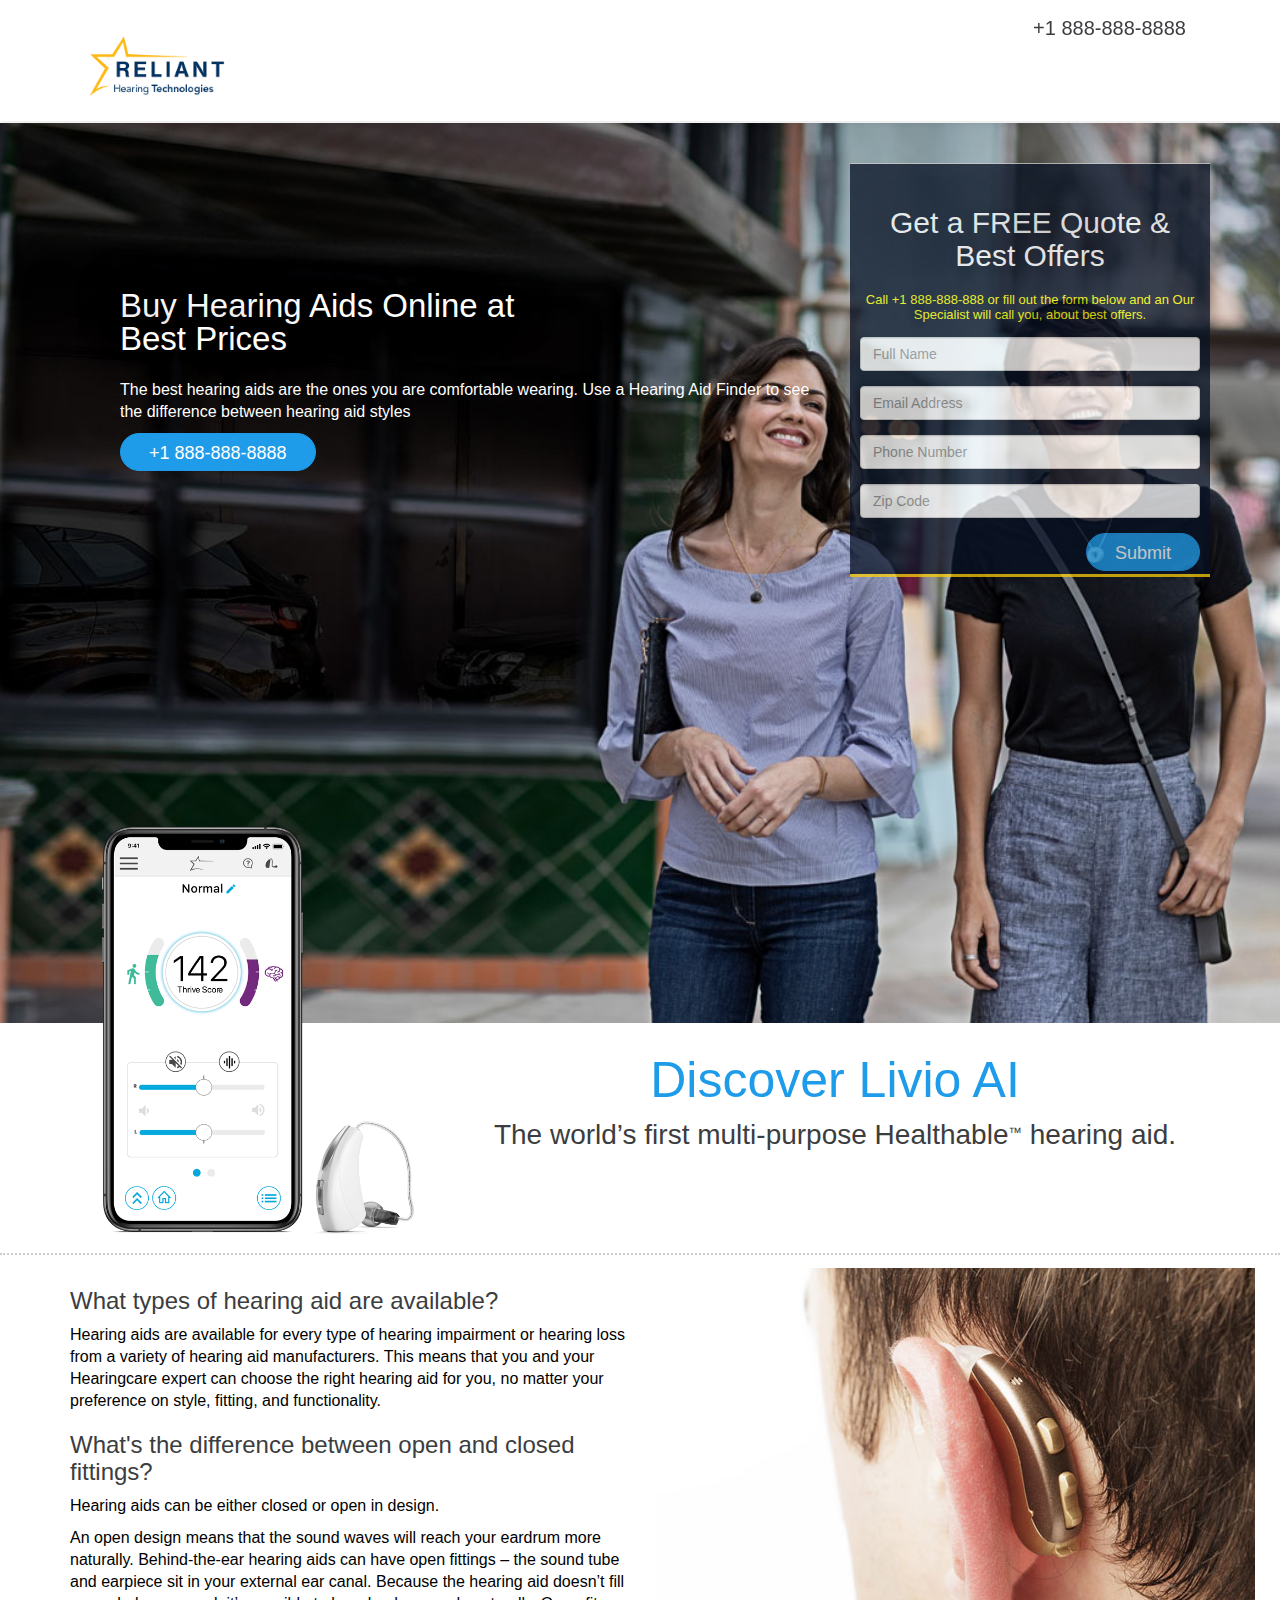
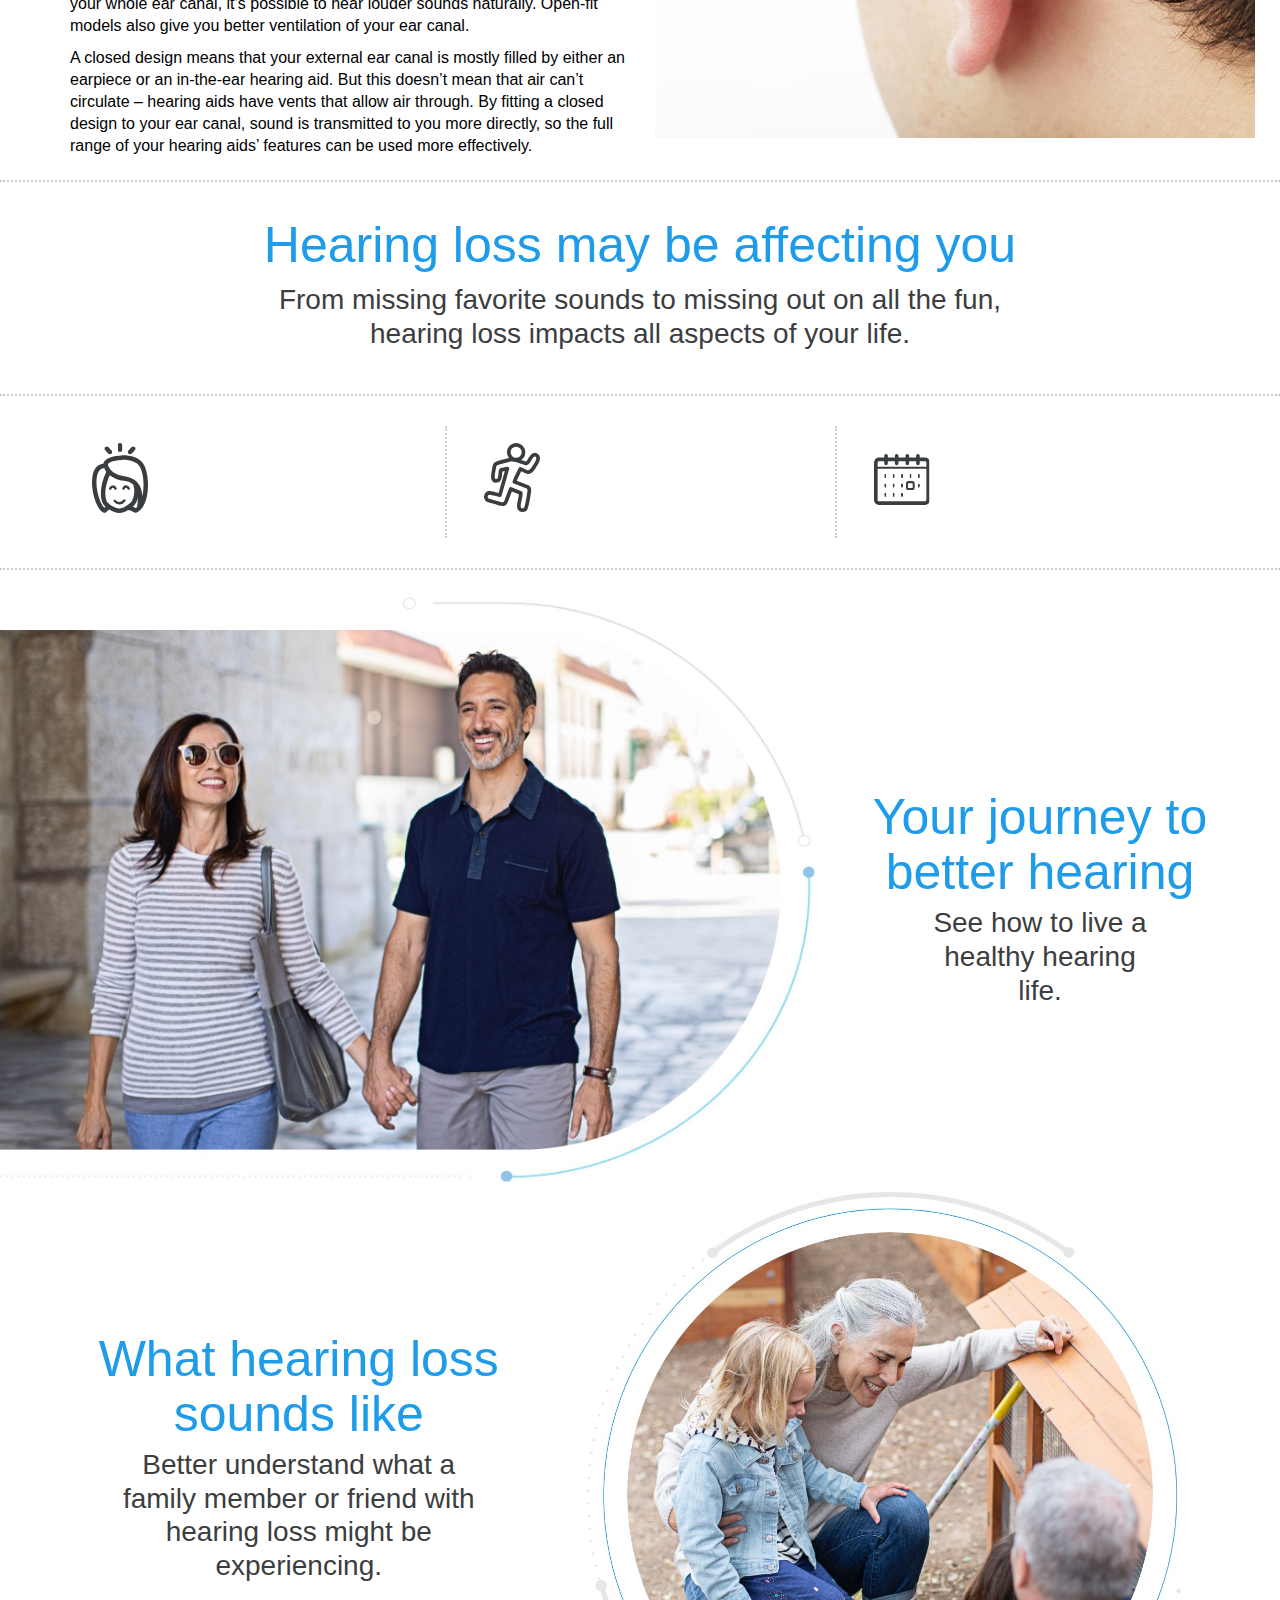
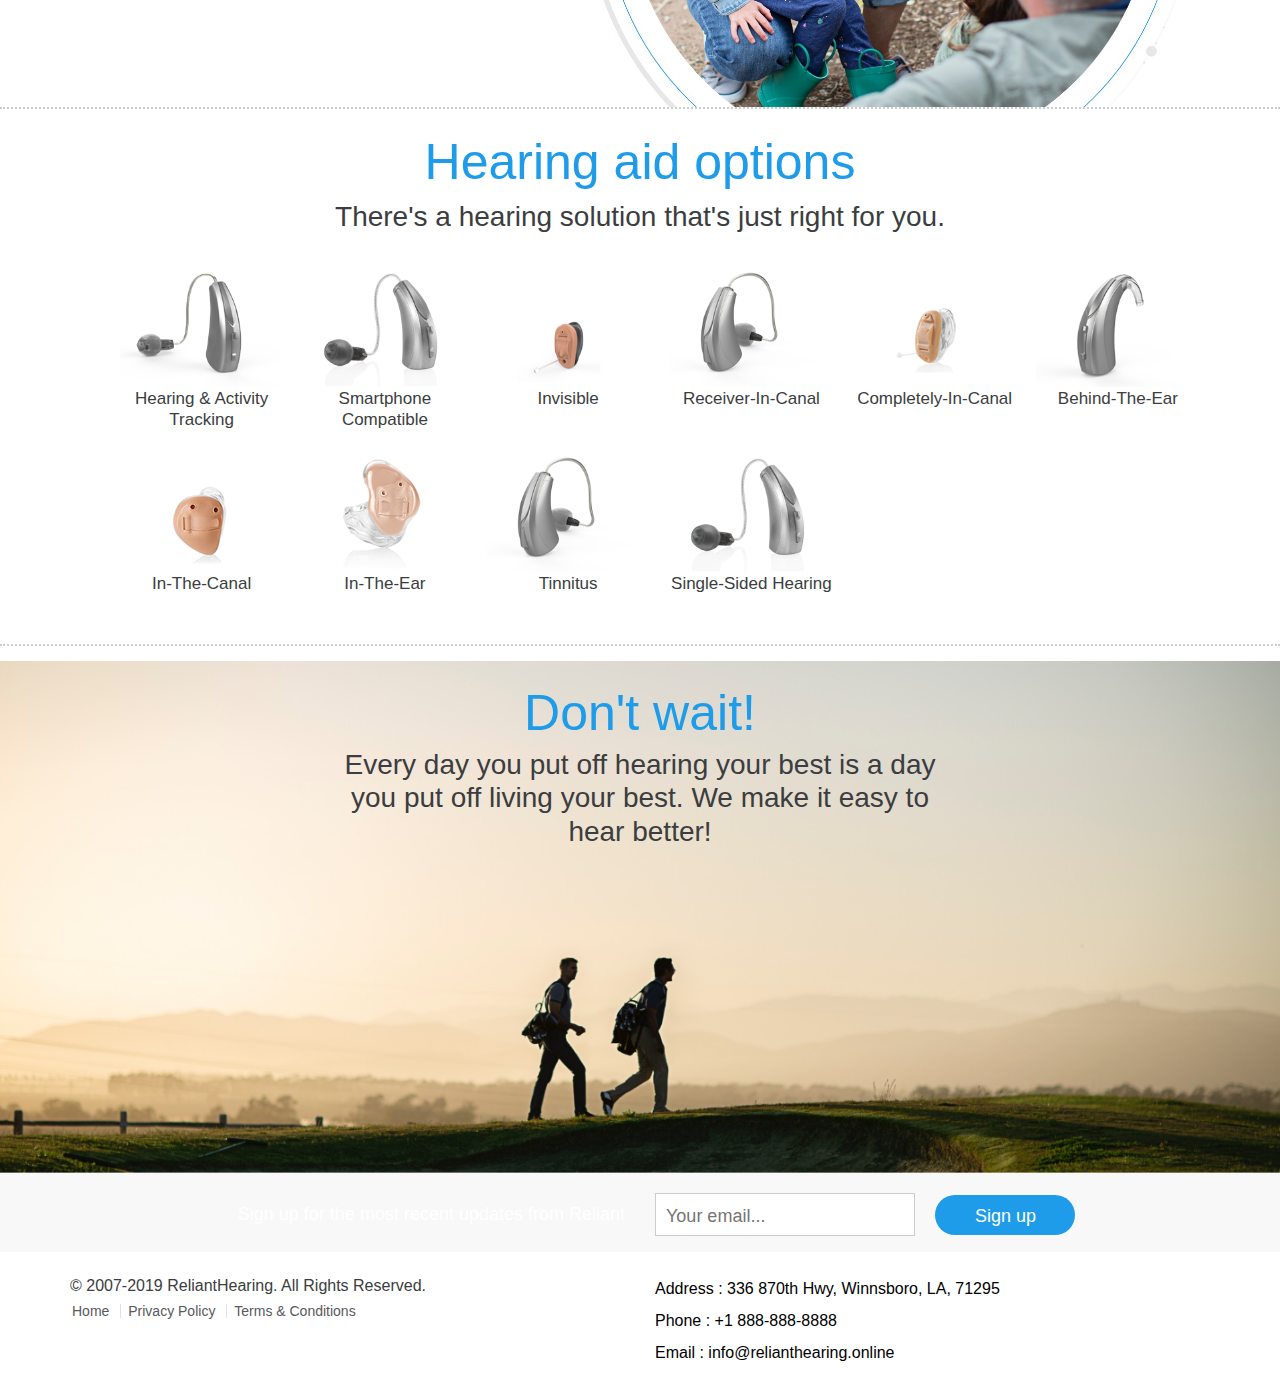
==== commit 1bab118f: "final commit" ====
--- a/index.html
+++ b/index.html
@@ -84,16 +84,29 @@
     </header>
     <div class="main-container clearfix">
         <style>
-            ;
+            #mega-banner-top h1 {
+	width: 460px;
+	margin-top: 70px;
+	font-size: 33px;
+}
+#home p {
+	
+	color: #fff;
+}
+#mega-banner-top .content {
+	padding-left: 50px;
+	padding-top: 106px;
+}
         </style>
-        <section id="mega-banner-top" style="background-image: url('assets/livio-ai-worlds-first-multi-purpose-hearing-aid.jpg')">
+        <section id="mega-banner-top" style="background-image: url('assets/livio-ai-worlds-first-multi-purpose-hearing-aid.jpg');min-height:100vh;">
             <div class="container">
                 <div class="row">
-                    <div class="col-sm-12">
+                    <div class="col-md-8">
                         <div class="content">
                             <h1>
-                                        Reimagining what a hearing aid can do
+                                       Buy Hearing Aids Online at Best Prices
                                     </h1>
+									<p>The best hearing aids are the ones you are comfortable wearing. Use a Hearing Aid Finder to see the difference between hearing aid styles</p>
                             <a href="#/experience-livio-ai" class="btn" target="_blank">+1 888-888-8888</a>
                             <div>
                                 <style>
@@ -130,6 +143,42 @@
                             </div>
                         </div>
                     </div>
+					<div class="col-md-4">
+							<div class="topinfobox" style="margin-top:40px;">
+	<h3 style="text-align:center; color:#fff;">Get a FREE Quote & Best Offers</h3>
+	<p style="font-size:13px;line-height:15px;margin:15px auto;padding:0px;text-align:center;color:yellow;">Call +1 888-888-888 or fill out the form below and an Our Specialist will call you, about best offers.</p>
+	 <form class="topform" id="callback" action="thank-you.html" method="post">
+		  <div class="form-group">											
+			<input type="text" class="form-control" name="tname" placeholder="Full Name" required>
+		  </div>
+		  <div class="form-group">											
+			<input type="email" class="form-control" name="temail" placeholder="Email Address" required>
+		  </div>
+		  <div class="form-group">											
+			<input type="text" class="form-control" name="tphone" placeholder="Phone Number" pattern="(\+?\d[- .]*){7,13}" required>
+		  </div>
+		  <div class="form-group">											
+			<input type="text" class="form-control" name="tzip" placeholder="Zip Code" required>
+		  </div>										 
+		  <button type="submit" class="btn btn-default pull-right">Submit</button>
+	</form> 
+	<div class="form-messeget" style="margin-top: 16px;color: #24ff03; text-align: center; padding:5px;">							  
+	</div> 	
+</div>
+
+
+<style>
+.topinfobox {
+	background-color: #071124;
+	opacity: 0.74698795180723;
+	padding: 30px 10px;
+	margin-top: -60px;
+	border-bottom: 3px solid #fcce08;
+	border-top: 1px solid #ccc;
+}
+
+</style>
+					</div>
                 </div>
             </div>
         </section>
@@ -153,57 +202,22 @@
             </div>
         </section>
         <section id="image-tiles">
-            <div class="container-fluid">
-                <div class="row">
-                    <div class="col-sm-6 col-md-4 image-tile light-font">
-                        <a href="http://betterhearing.starkey.com/jul-2019/?utm_source=starkey.com&amp;utm_medium=web&amp;utm_campaign=July%2FAugust%20Consumer%20Content%20Appointment%20Form&amp;utm_content=banner&amp;campaign_activity=July%2FAugust%20Consumer%20Content%20Appointment%20Form&amp;source_campaign=starkey.com" target="_blank" style="background-image: url(assets/tinnitus-relief.jpg)">
-                            <div class="overlay">
-                                <h5><strong>Looking for tinnitus relief?</strong><br>
-            Start here.</h5>
-                            </div>
-                        </a>
-                    </div>
-                    <div class="col-sm-6 col-md-4 image-tile dark-font">
-                        <a href="#/hearing-aids/rechargeable-hearing-aids" target="" style="background-image: url(assets/rechargeable.jpg)">
-                            <div class="overlay">
-                                <h5><strong>Rechargeable reimagined</strong><br>
-            A longer-lasting rechargeable hearing aid.</h5>
-                            </div>
-                        </a>
-                    </div>
-                    <div class="col-sm-6 col-md-4 image-tile light-font">
-                        <a href="#/online-hearing-test" target="" style="background-image: url(assets/hearing-test.jpg)">
-                            <div class="overlay">
-                                <h5><strong>Test your hearing now</strong><br>
-            Our free online test takes just 5 minutes.</h5>
-                            </div>
-                        </a>
-                    </div>
-                    <div class="col-sm-6 col-md-4 image-tile light-font">
-                        <a href="#/improve-your-hearing/hearing-aid-reviews" target="" style="background-image: url(assets/reviews.jpg)">
-                            <div class="overlay">
-                                <h5><strong>Hearing aid reviews</strong><br>
-            Listen to what people are saying.</h5>
-                            </div>
-                        </a>
-                    </div>
-                    <div class="col-sm-6 col-md-4 image-tile light-font">
-                        <a href="#/blog" target="" style="background-image: url(assets/blog.jpg)">
-                            <div class="overlay">
-                                <h5><strong>Reliant blog/news</strong><br>
-            Get the latest hearing health news.</h5>
-                            </div>
-                        </a>
-                    </div>
-                    <div class="col-sm-6 col-md-4 image-tile light-font">
-                        <a href="#/tinnitus/tinnitus-test" target="" style="background-image: url(assets/tinnitus-test.jpg)">
-                            <div class="overlay">
-                                <h5><strong>Tinnitus affects everyone differently</strong><br>
-            Take our short test.</h5>
-                            </div>
-                        </a>
-                    </div>
-                </div>
+            <div class="container">
+               <div class="row">
+               	<div class="col-md-6">
+					<h3>What types of hearing aid are available?</h3>
+					<p style="color:#000;line-height34px;">Hearing aids are available for every type of hearing impairment or hearing loss from a variety of hearing aid manufacturers. This means that you and your Hearingcare expert can choose the right hearing aid for you, no matter your preference on style, fitting, and functionality.
+					</p>
+					<h3>What's the difference between open and closed fittings?</h3>
+<p style="color:#000;line-height34px;">Hearing aids can be either closed or open in design. </p>
+<p style="color:#000;line-height34px;">An open design means that the sound waves will reach your eardrum more naturally. Behind-the-ear hearing aids can have open fittings – the sound tube and earpiece sit in your external ear canal. Because the hearing aid doesn’t fill your whole ear canal, it’s possible to hear louder sounds naturally. Open-fit models also give you better ventilation of your ear canal.</p>
+<p style="color:#000;line-height34px;">A closed design means that your external ear canal is mostly filled by either an earpiece or an in-the-ear hearing aid. But this doesn’t mean that air can’t circulate – hearing aids have vents that allow air through. By fitting a closed design to your ear canal, sound is transmitted to you more directly, so the full range of your hearing aids’ features can be used more effectively. </p>
+
+				</div>
+				<div class="col-md-6">
+					<img src="assets/hearing-aids-in-san-diego.jpg" />
+				</div>
+               </div>
             </div>
         </section>
         <section id="three-link-icon-cta">
@@ -635,12 +649,16 @@
             <div class="row footer-bottom">
                 <div class="col-md-6">
                     <p class="copyright">© 2007-2019 ReliantHearing. All Rights Reserved.</p>
-                    <ul class="utility list-inline">
+                     <ul class="utility list-inline">
                         <li class=""><a href="index.html" title="" target="" class=""><span>Home</span></a></li>
-                        <li class=""><a href="privacy-terms.html" title="" target="" class=""><span>Privacy &amp; terms</span></a></li>
+                        <li class=""><a href="privacy-policy.html" title="" target="" class=""><span>Privacy Policy</span></a></li>
+						<li class=""><a href="terms-conditions.html" title="" target="" class=""><span>Terms & Conditions</span></a></li>
                     </ul>
                 </div>
                 <div class="col-md-6">
+					<p style="color:#000;">Address : 336 870th Hwy, Winnsboro, LA, 71295</p>
+					<p style="color:#000;">Phone : +1 888-888-8888</p>
+					<p style="color:#000;">Email : info@relianthearing.online</p>
                 </div>
             </div>
         </div>
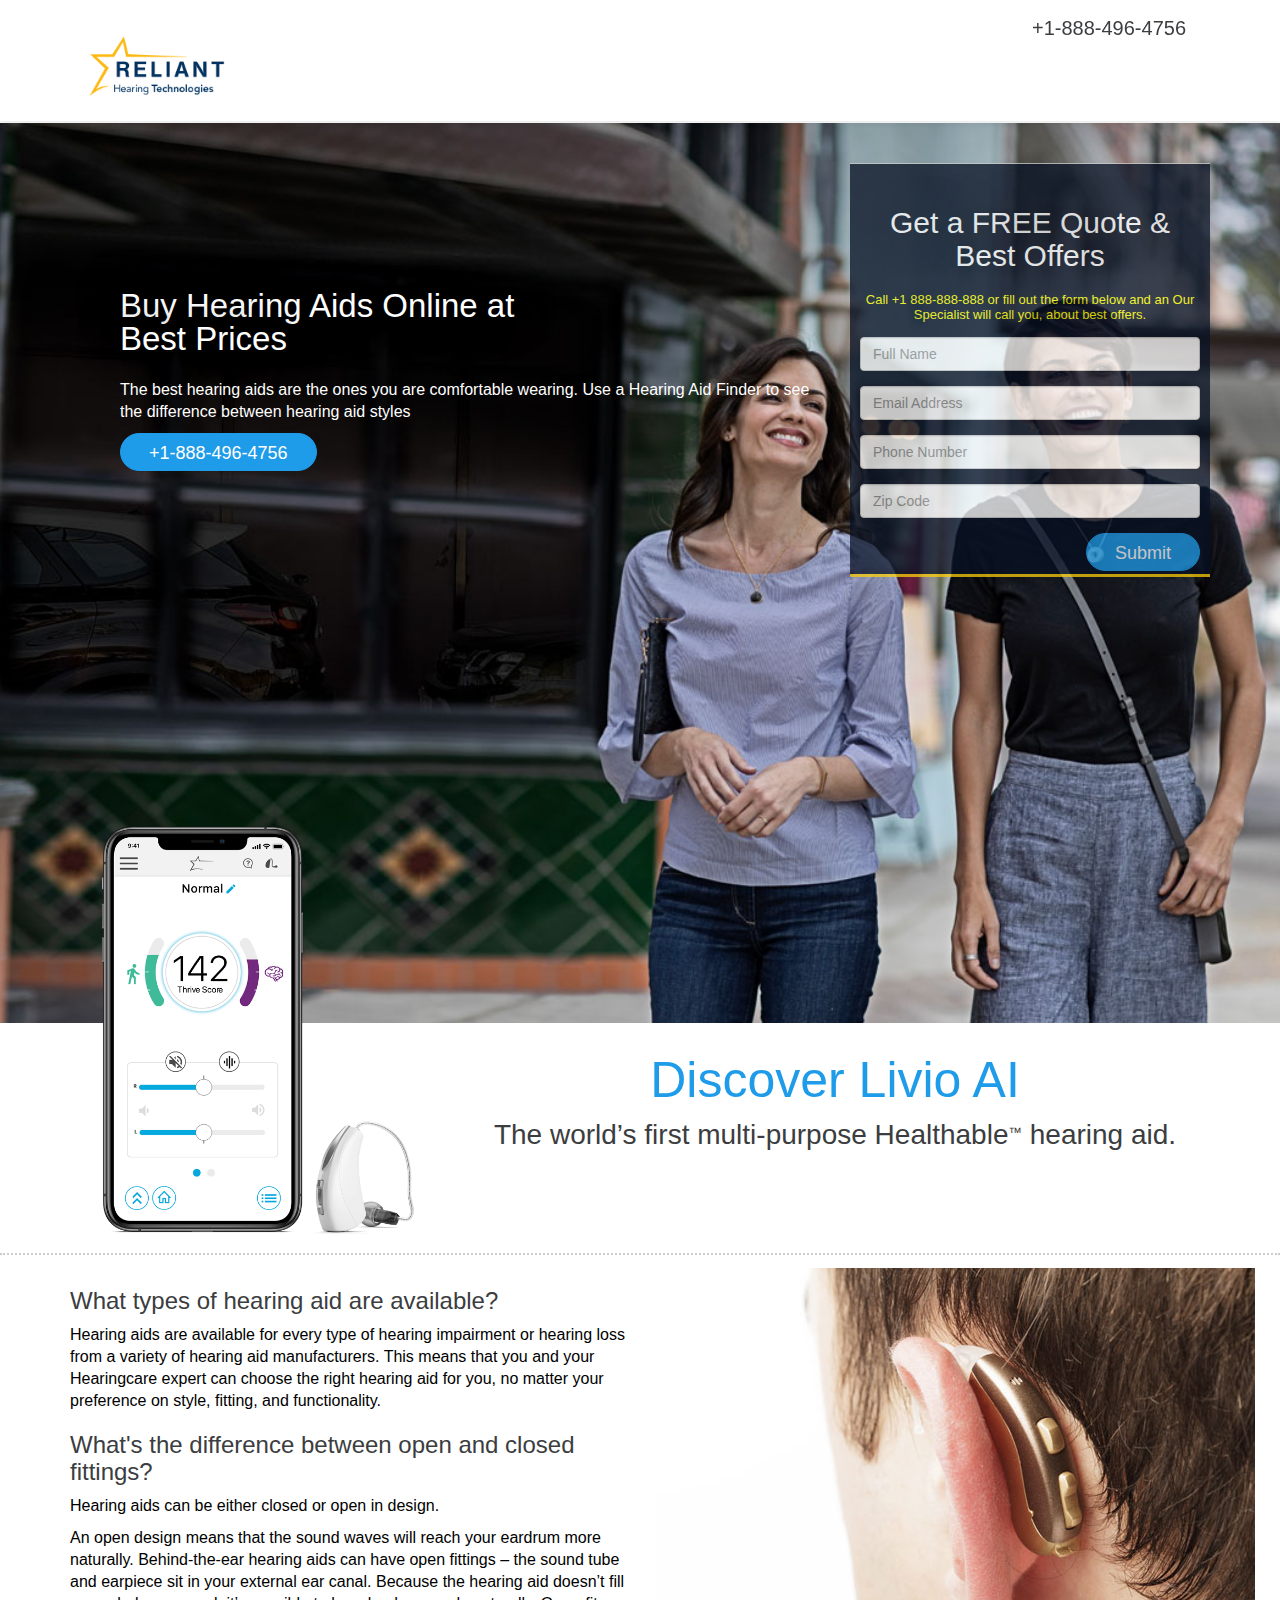
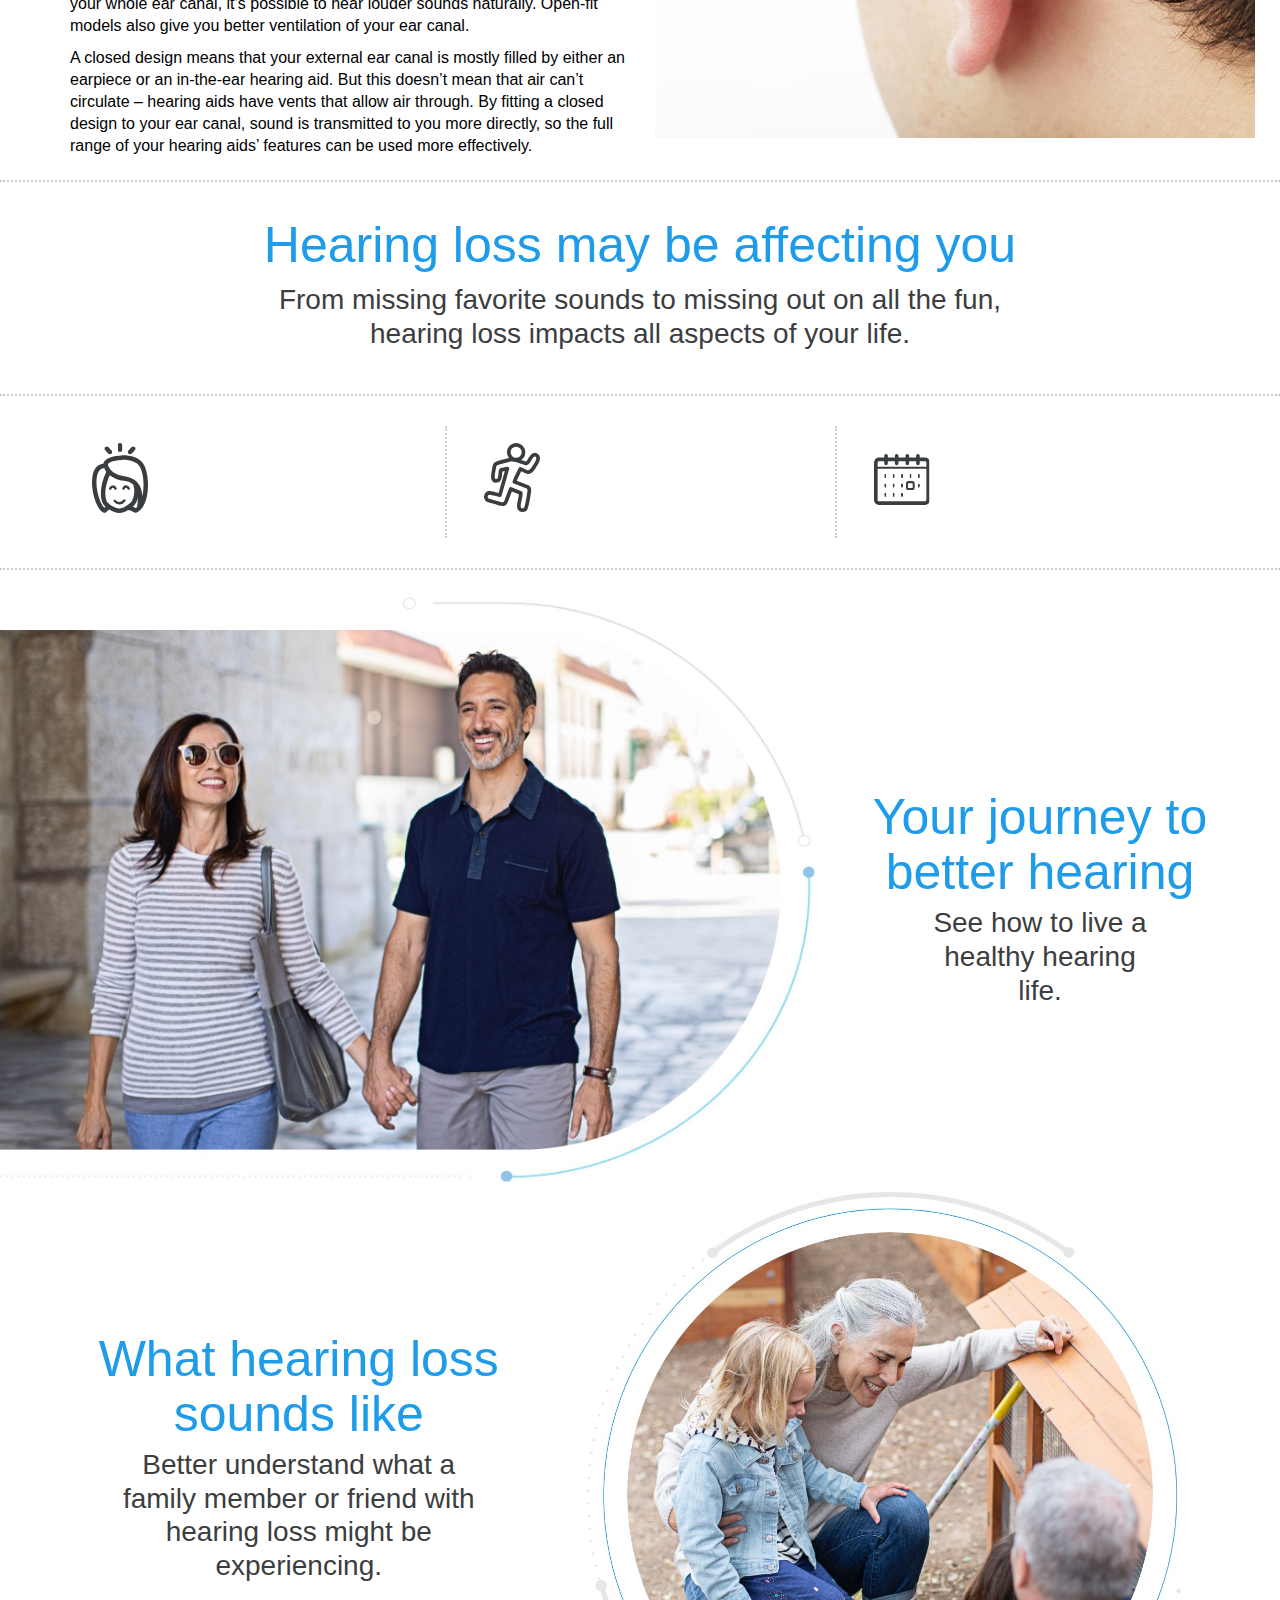
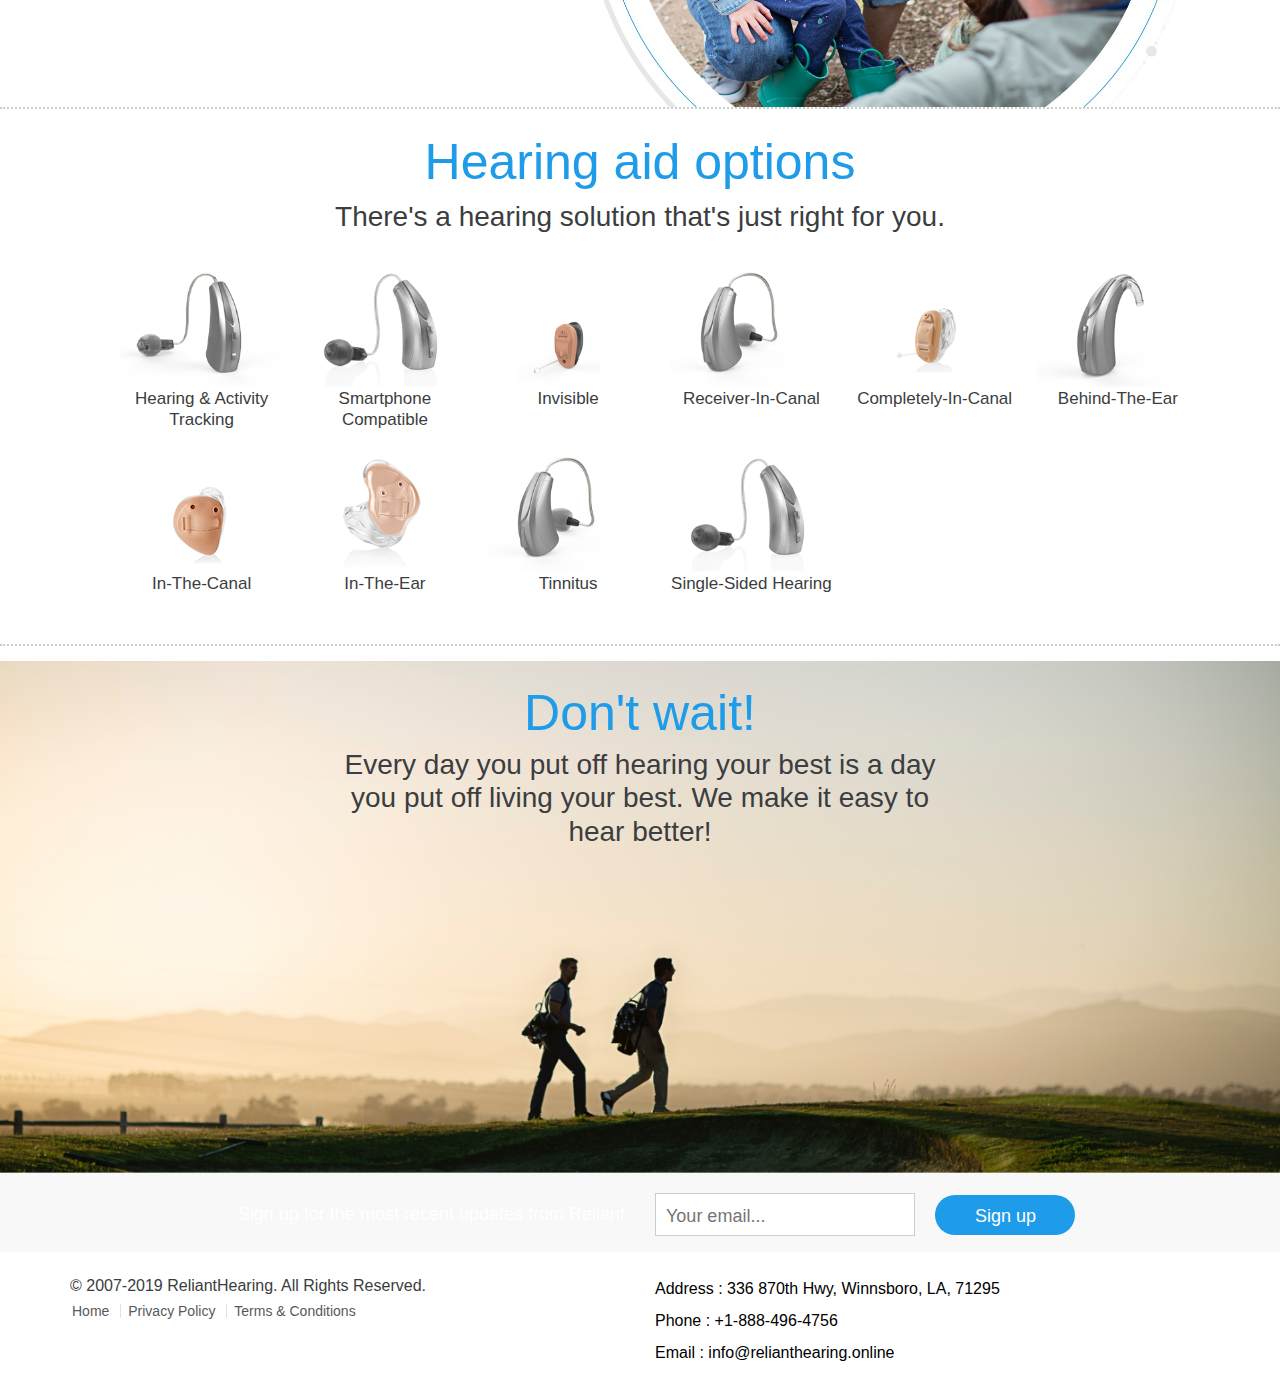
==== commit 798ceca3: "updated commit" ====
--- a/index.html
+++ b/index.html
@@ -46,8 +46,8 @@
         <div class="container top-tier">
             <ul class="pull-right clearfix">
                 <li class="appointment">
-                    <a href="tel:++1 888-888-8888" class="hidden-xs dynamic-main.number">
-                        +1 888-888-8888
+                    <a href="tel:++1-888-496-4756" class="hidden-xs dynamic-main.number">
+                        +1-888-496-4756
                     </a>
                 </li>
                 <li class="country">
@@ -107,7 +107,7 @@
                                        Buy Hearing Aids Online at Best Prices
                                     </h1>
 									<p>The best hearing aids are the ones you are comfortable wearing. Use a Hearing Aid Finder to see the difference between hearing aid styles</p>
-                            <a href="#/experience-livio-ai" class="btn" target="_blank">+1 888-888-8888</a>
+                            <a href="#/experience-livio-ai" class="btn" target="_blank">+1-888-496-4756</a>
                             <div>
                                 <style>
                                     #mega-banner-top h1 {
@@ -657,7 +657,7 @@
                 </div>
                 <div class="col-md-6">
 					<p style="color:#000;">Address : 336 870th Hwy, Winnsboro, LA, 71295</p>
-					<p style="color:#000;">Phone : +1 888-888-8888</p>
+					<p style="color:#000;">Phone : +1-888-496-4756</p>
 					<p style="color:#000;">Email : info@relianthearing.online</p>
                 </div>
             </div>
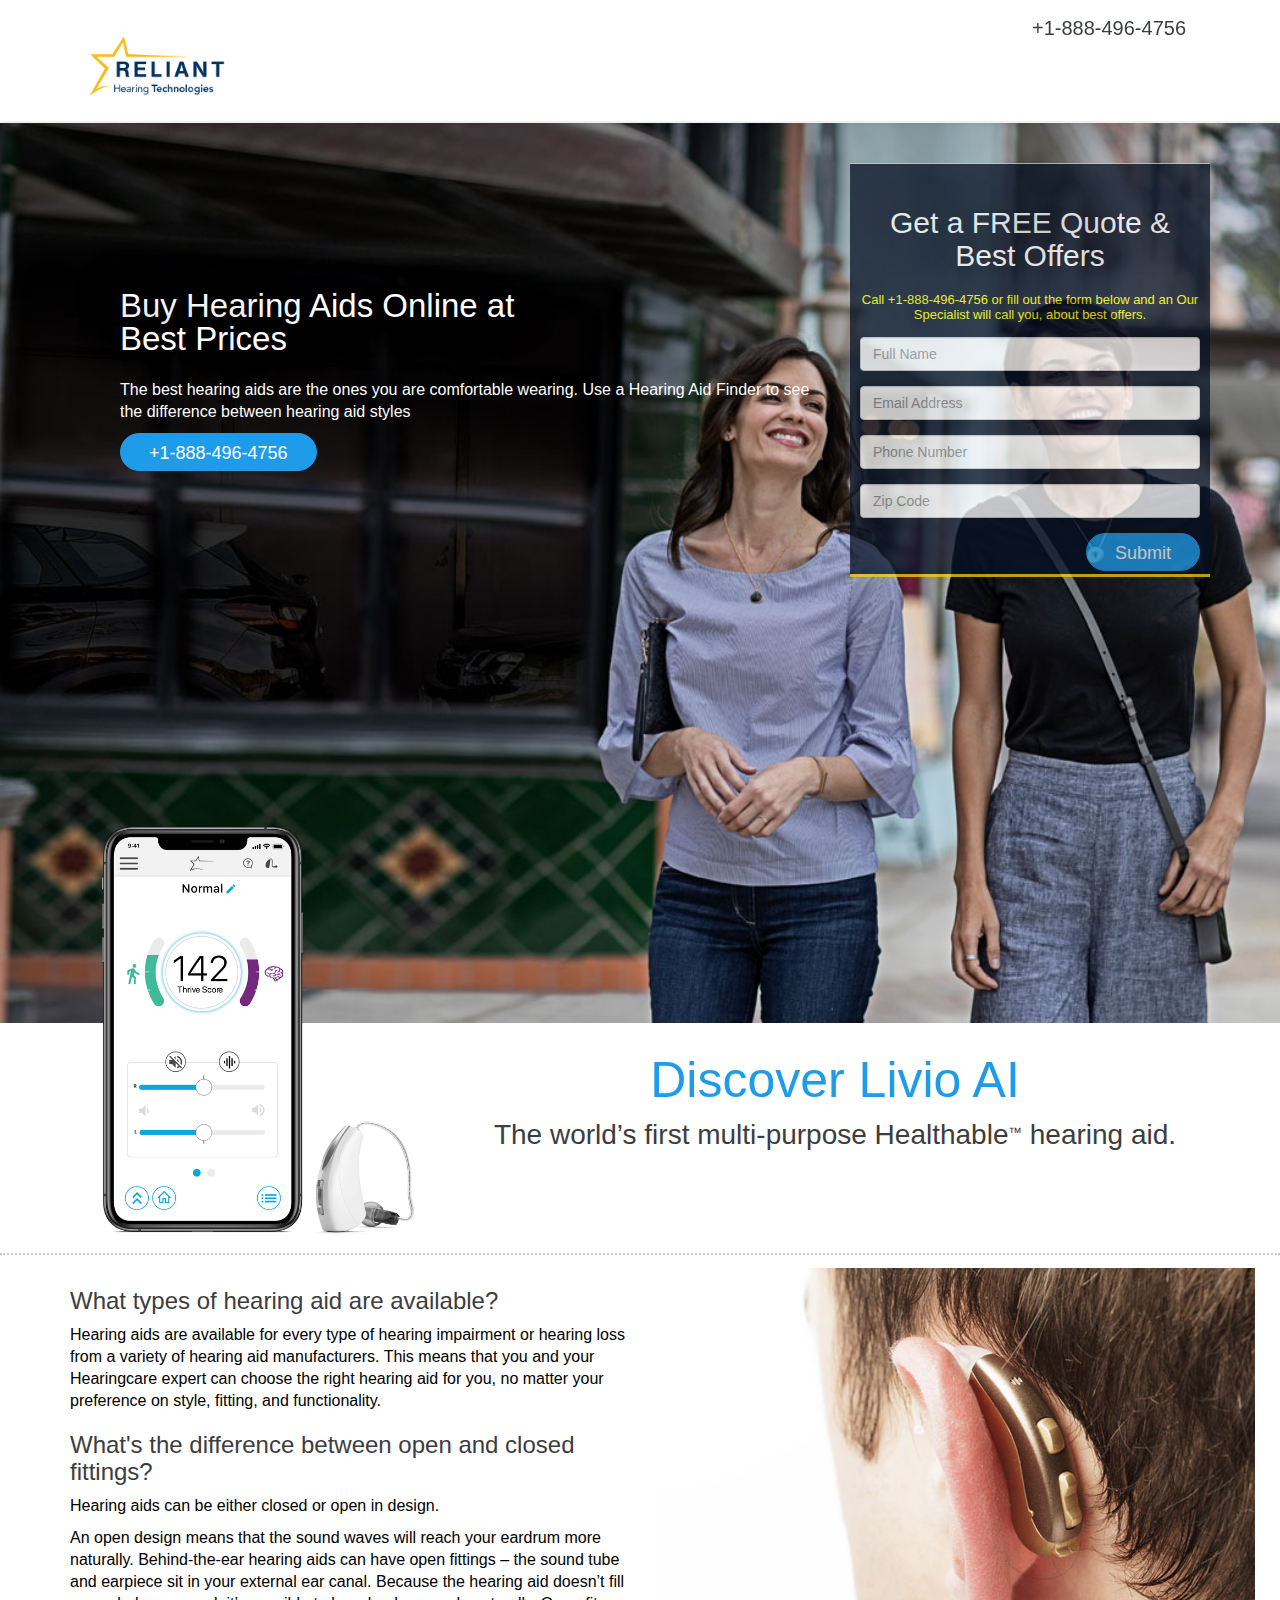
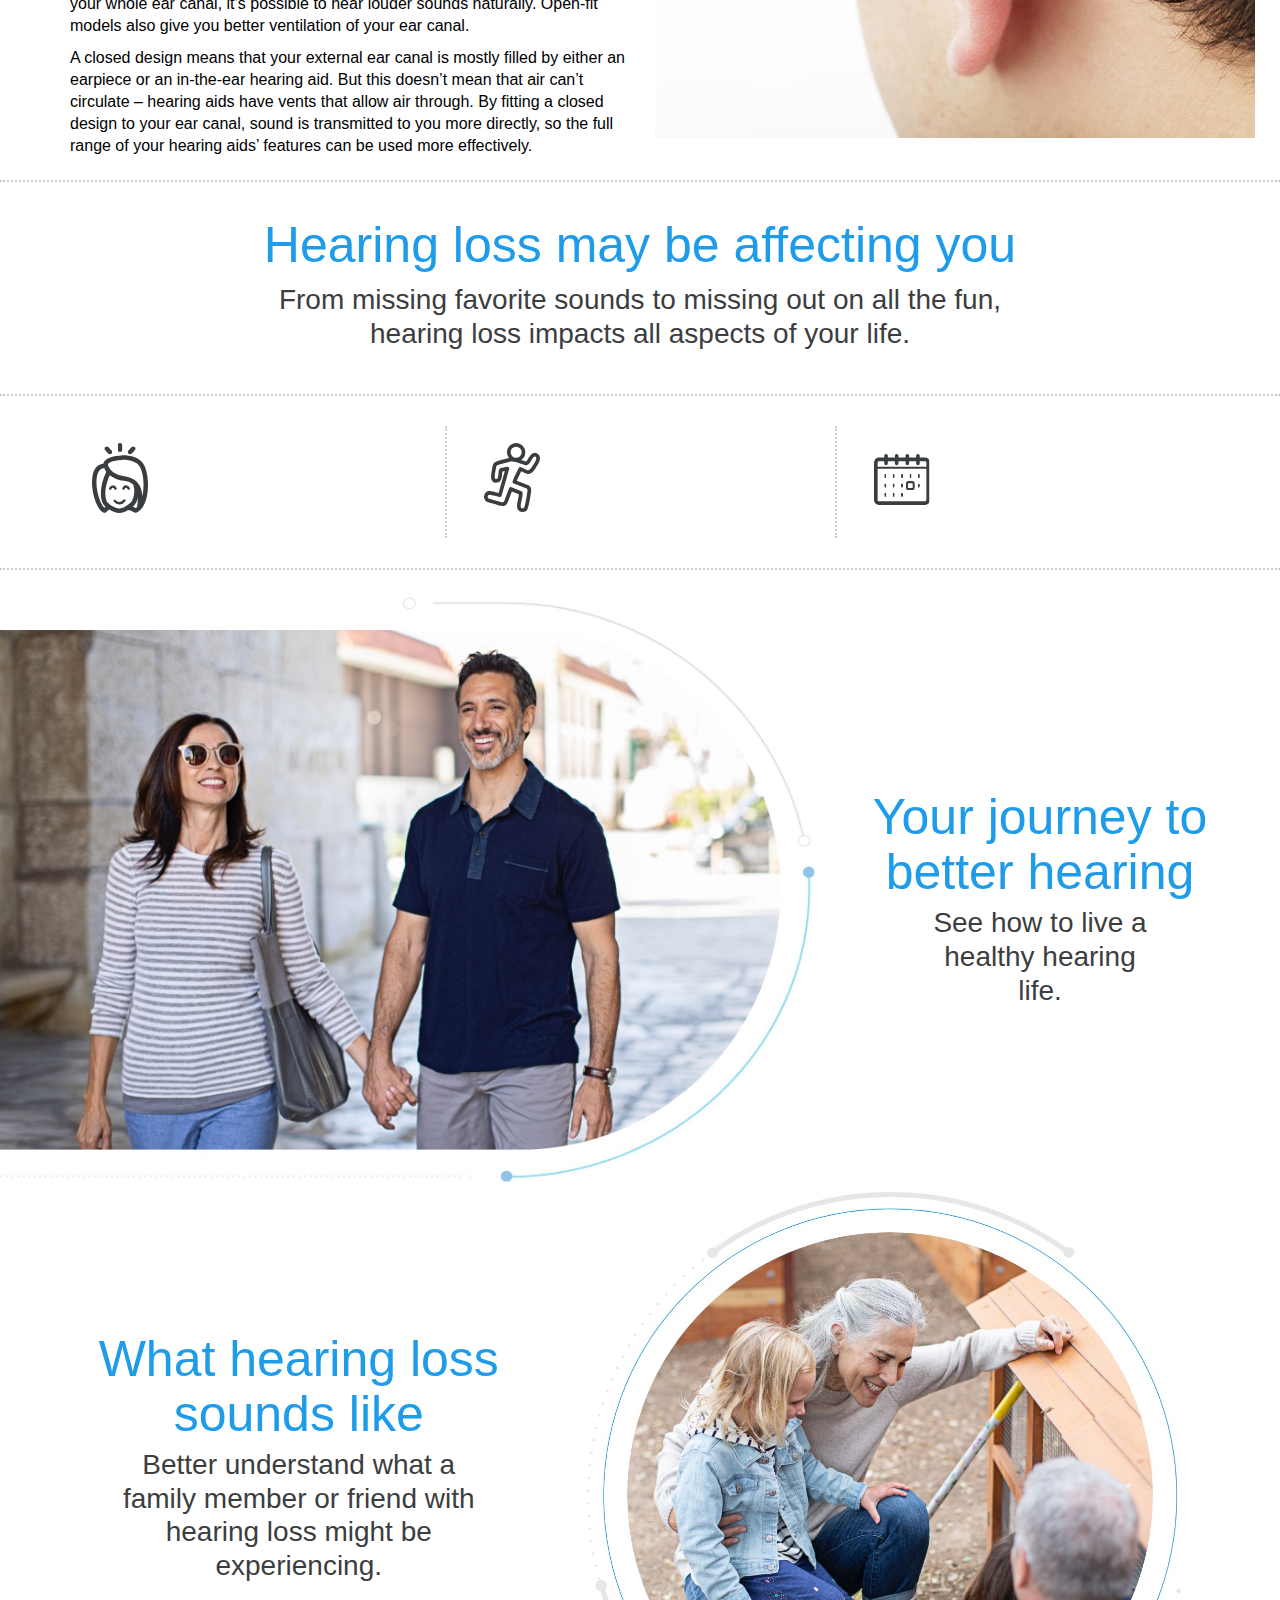
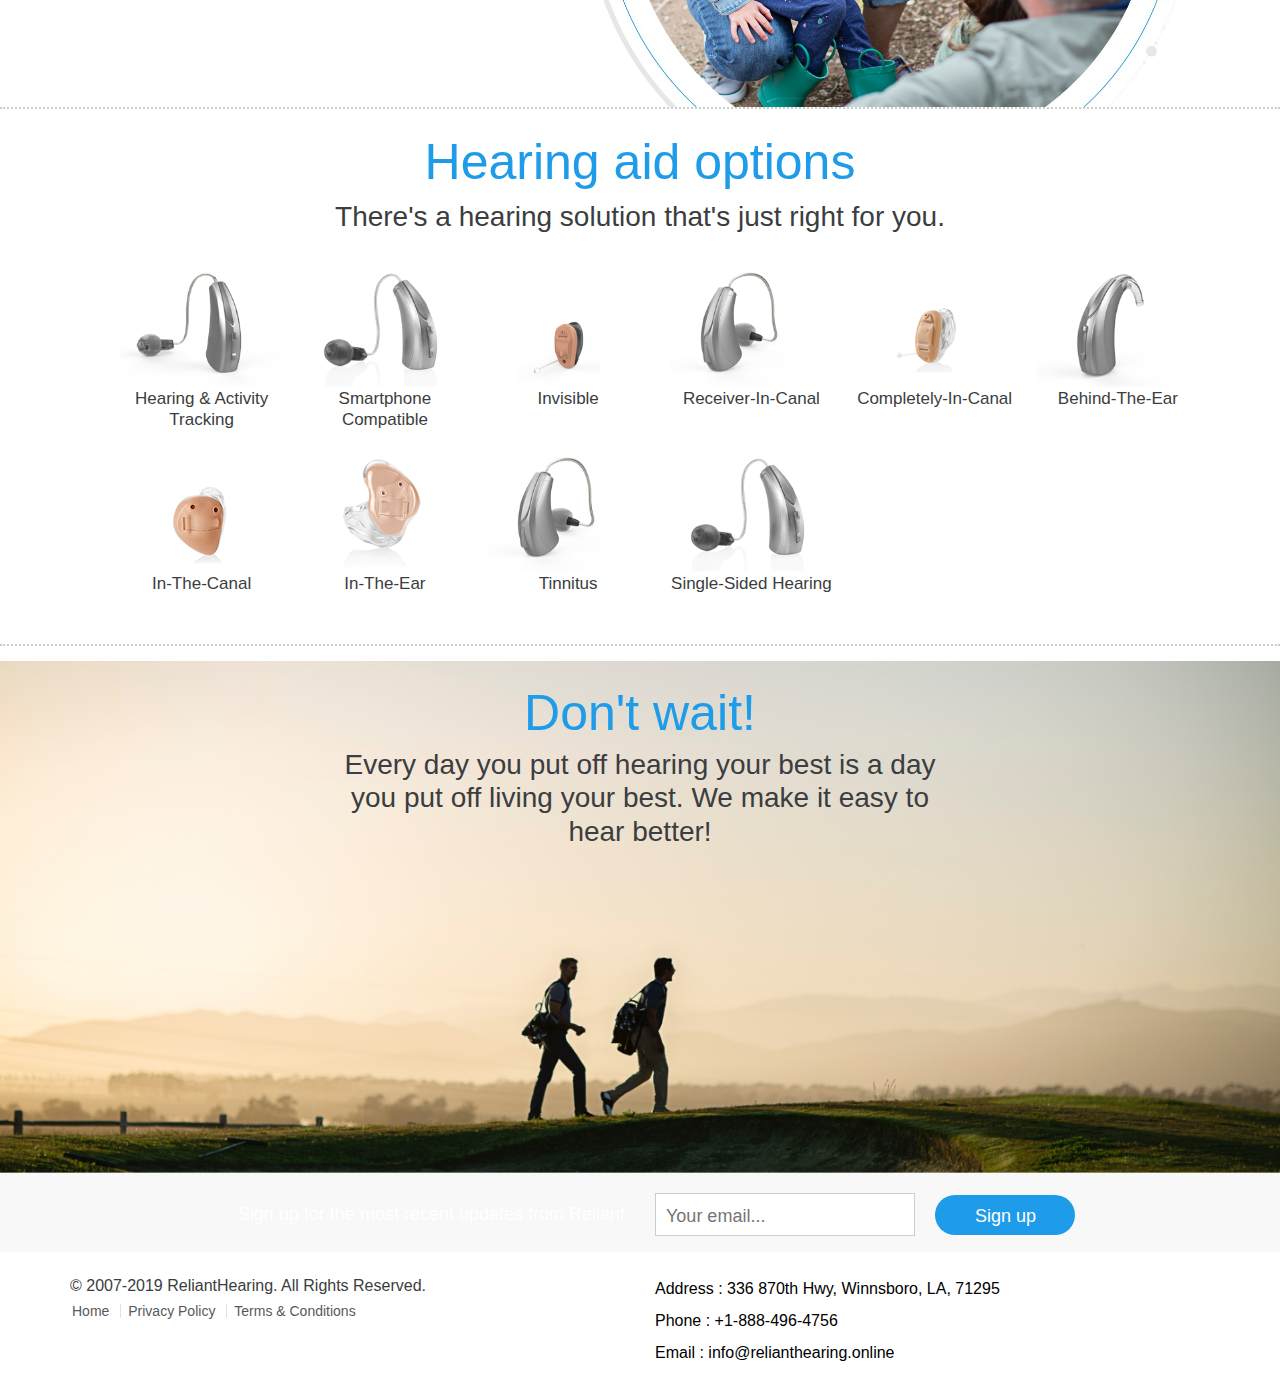
==== commit 0eab18a3: "f commit" ====
--- a/index.html
+++ b/index.html
@@ -146,7 +146,7 @@
 					<div class="col-md-4">
 							<div class="topinfobox" style="margin-top:40px;">
 	<h3 style="text-align:center; color:#fff;">Get a FREE Quote & Best Offers</h3>
-	<p style="font-size:13px;line-height:15px;margin:15px auto;padding:0px;text-align:center;color:yellow;">Call +1 888-888-888 or fill out the form below and an Our Specialist will call you, about best offers.</p>
+	<p style="font-size:13px;line-height:15px;margin:15px auto;padding:0px;text-align:center;color:yellow;">Call +1-888-496-4756 or fill out the form below and an Our Specialist will call you, about best offers.</p>
 	 <form class="topform" id="callback" action="thank-you.html" method="post">
 		  <div class="form-group">											
 			<input type="text" class="form-control" name="tname" placeholder="Full Name" required>
